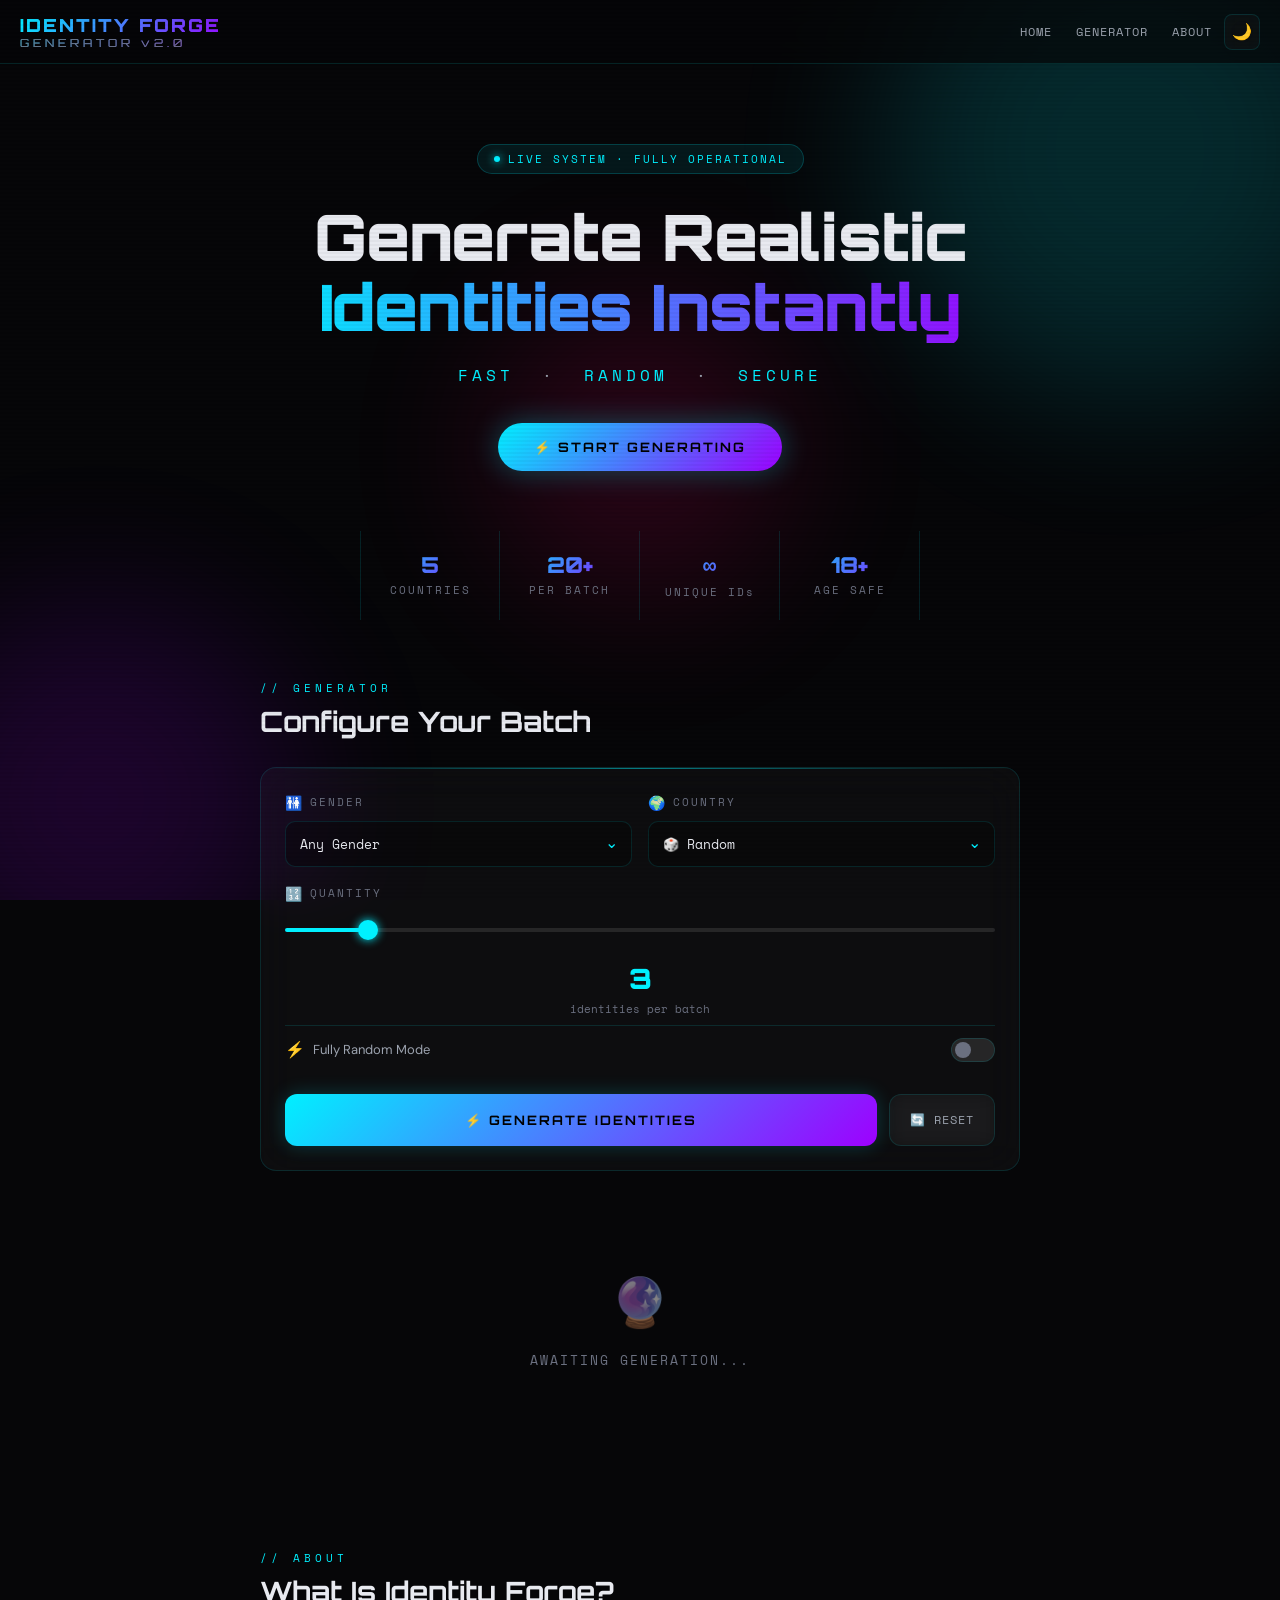
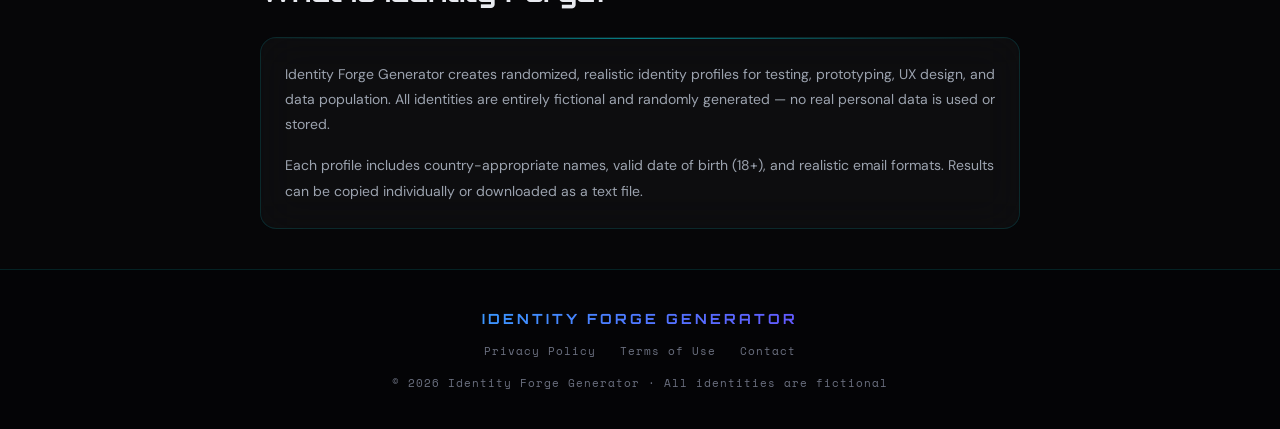
==== index.html @ e207aa67 "Rename identity-forge.html to index.html" ====
<!DOCTYPE html>
<html lang="en">
<head>
<meta charset="UTF-8">
<meta name="viewport" content="width=device-width, initial-scale=1.0">
<title>Identity Forge — Generate Realistic Identities</title>
<link rel="preconnect" href="https://fonts.googleapis.com">
<link href="https://fonts.googleapis.com/css2?family=Orbitron:wght@400;700;900&family=Space+Mono:ital,wght@0,400;0,700;1,400&family=DM+Sans:wght@300;400;500&display=swap" rel="stylesheet">
<style>
  :root {
    --bg: #060608;
    --bg2: #0d0d12;
    --card: rgba(255,255,255,0.03);
    --card-border: rgba(0,240,255,0.12);
    --neon: #00f0ff;
    --neon2: #9d00ff;
    --neon3: #ff006e;
    --text: #e8eaf0;
    --text-dim: #6b7080;
    --text-mid: #9ca3af;
    --glow: 0 0 20px rgba(0,240,255,0.3);
    --glow2: 0 0 20px rgba(157,0,255,0.3);
    --radius: 16px;
    --font-display: 'Orbitron', monospace;
    --font-mono: 'Space Mono', monospace;
    --font-body: 'DM Sans', sans-serif;
  }
  .light {
    --bg: #f0f2f8;
    --bg2: #e4e8f2;
    --card: rgba(255,255,255,0.7);
    --card-border: rgba(0,150,200,0.2);
    --text: #0d0d1a;
    --text-dim: #6b7080;
    --text-mid: #4a5060;
    --neon: #0080cc;
    --neon2: #7000cc;
    --glow: 0 0 20px rgba(0,128,204,0.2);
  }

  * { box-sizing: border-box; margin: 0; padding: 0; }

  body {
    background: var(--bg);
    color: var(--text);
    font-family: var(--font-body);
    min-height: 100vh;
    overflow-x: hidden;
    transition: background 0.3s, color 0.3s;
  }

  /* ── SCANLINES ── */
  body::before {
    content: '';
    position: fixed;
    inset: 0;
    background: repeating-linear-gradient(
      0deg,
      transparent,
      transparent 2px,
      rgba(0,0,0,0.03) 2px,
      rgba(0,0,0,0.03) 4px
    );
    pointer-events: none;
    z-index: 1000;
  }

  /* ── ANIMATED BG ── */
  .bg-orbs {
    position: fixed;
    inset: 0;
    pointer-events: none;
    z-index: 0;
    overflow: hidden;
  }
  .orb {
    position: absolute;
    border-radius: 50%;
    filter: blur(80px);
    animation: orbFloat 20s infinite alternate ease-in-out;
    opacity: 0.15;
  }
  .orb1 { width: 500px; height: 500px; background: var(--neon); top: -100px; right: -100px; animation-delay: 0s; }
  .orb2 { width: 400px; height: 400px; background: var(--neon2); bottom: -100px; left: -100px; animation-delay: -7s; }
  .orb3 { width: 300px; height: 300px; background: var(--neon3); top: 50%; left: 50%; transform: translate(-50%,-50%); animation-delay: -14s; }
  @keyframes orbFloat {
    from { transform: translate(0,0) scale(1); }
    to { transform: translate(40px,60px) scale(1.1); }
  }
  .orb3 { animation-name: orbFloat3; }
  @keyframes orbFloat3 {
    from { transform: translate(-50%,-50%) scale(0.9); }
    to { transform: translate(calc(-50% + 60px), calc(-50% - 40px)) scale(1.2); }
  }

  /* ── HEADER ── */
  header {
    position: sticky;
    top: 0;
    z-index: 100;
    padding: 0 20px;
    height: 64px;
    display: flex;
    align-items: center;
    justify-content: space-between;
    backdrop-filter: blur(20px);
    -webkit-backdrop-filter: blur(20px);
    background: rgba(6,6,8,0.7);
    border-bottom: 1px solid var(--card-border);
  }
  .light header { background: rgba(240,242,248,0.8); }

  .logo {
    font-family: var(--font-display);
    font-size: 18px;
    font-weight: 900;
    letter-spacing: 2px;
    background: linear-gradient(135deg, var(--neon), var(--neon2));
    -webkit-background-clip: text;
    -webkit-text-fill-color: transparent;
    background-clip: text;
    text-decoration: none;
    cursor: pointer;
  }
  .logo span { font-size: 11px; display: block; color: var(--text-dim); -webkit-text-fill-color: var(--text-dim); letter-spacing: 4px; font-weight: 400; }

  .header-right { display: flex; align-items: center; gap: 12px; }

  nav { display: none; gap: 24px; }
  nav a {
    font-family: var(--font-mono);
    font-size: 12px;
    color: var(--text-mid);
    text-decoration: none;
    letter-spacing: 1px;
    transition: color 0.2s;
    cursor: pointer;
  }
  nav a:hover { color: var(--neon); }
  @media (min-width: 768px) { nav { display: flex; } }

  .theme-btn {
    width: 36px; height: 36px;
    border: 1px solid var(--card-border);
    border-radius: 8px;
    background: var(--card);
    color: var(--text-mid);
    cursor: pointer;
    display: flex; align-items: center; justify-content: center;
    font-size: 16px;
    transition: all 0.2s;
    backdrop-filter: blur(10px);
  }
  .theme-btn:hover { border-color: var(--neon); color: var(--neon); }

  .hamburger {
    width: 36px; height: 36px;
    border: 1px solid var(--card-border);
    border-radius: 8px;
    background: var(--card);
    cursor: pointer;
    display: flex; flex-direction: column;
    align-items: center; justify-content: center; gap: 5px;
  }
  .hamburger span {
    display: block; width: 18px; height: 1.5px;
    background: var(--text-mid);
    transition: all 0.3s;
  }
  .hamburger.open span:nth-child(1) { transform: rotate(45deg) translate(4.5px, 4.5px); }
  .hamburger.open span:nth-child(2) { opacity: 0; }
  .hamburger.open span:nth-child(3) { transform: rotate(-45deg) translate(4.5px, -4.5px); }
  @media (min-width: 768px) { .hamburger { display: none; } }

  /* Mobile nav */
  .mobile-nav {
    position: fixed;
    top: 64px; left: 0; right: 0;
    background: rgba(6,6,8,0.97);
    backdrop-filter: blur(20px);
    border-bottom: 1px solid var(--card-border);
    padding: 20px;
    display: flex; flex-direction: column; gap: 16px;
    transform: translateY(-100%);
    opacity: 0;
    transition: all 0.3s ease;
    z-index: 99;
  }
  .light .mobile-nav { background: rgba(240,242,248,0.97); }
  .mobile-nav.open { transform: translateY(0); opacity: 1; }
  .mobile-nav a {
    font-family: var(--font-mono);
    font-size: 14px;
    color: var(--text-mid);
    text-decoration: none;
    padding: 12px 0;
    border-bottom: 1px solid var(--card-border);
    cursor: pointer;
    transition: color 0.2s;
  }
  .mobile-nav a:hover { color: var(--neon); }

  /* ── MAIN WRAPPER ── */
  main { position: relative; z-index: 1; }

  /* ── HERO ── */
  .hero {
    padding: 80px 20px 60px;
    text-align: center;
    position: relative;
    overflow: hidden;
  }

  .hero-badge {
    display: inline-flex;
    align-items: center;
    gap: 8px;
    background: rgba(0,240,255,0.08);
    border: 1px solid rgba(0,240,255,0.2);
    border-radius: 100px;
    padding: 6px 16px;
    font-family: var(--font-mono);
    font-size: 11px;
    color: var(--neon);
    letter-spacing: 2px;
    margin-bottom: 28px;
    animation: fadeSlideDown 0.6s ease both;
  }
  .hero-badge::before {
    content: '';
    width: 6px; height: 6px;
    border-radius: 50%;
    background: var(--neon);
    box-shadow: 0 0 8px var(--neon);
    animation: pulse 2s infinite;
  }
  @keyframes pulse { 0%,100% { opacity: 1; } 50% { opacity: 0.3; } }

  .hero h1 {
    font-family: var(--font-display);
    font-size: clamp(28px, 7vw, 64px);
    font-weight: 900;
    line-height: 1.1;
    letter-spacing: -1px;
    margin-bottom: 20px;
    animation: fadeSlideDown 0.6s 0.1s ease both;
  }
  .hero h1 .line1 { display: block; color: var(--text); }
  .hero h1 .line2 {
    display: block;
    background: linear-gradient(90deg, var(--neon), var(--neon2), var(--neon3));
    -webkit-background-clip: text;
    -webkit-text-fill-color: transparent;
    background-clip: text;
    background-size: 200% auto;
    animation: gradientShift 3s linear infinite, fadeSlideDown 0.6s 0.1s ease both;
  }
  @keyframes gradientShift { from { background-position: 0% center; } to { background-position: 200% center; } }

  .hero-sub {
    font-size: 16px;
    color: var(--text-mid);
    letter-spacing: 4px;
    font-family: var(--font-mono);
    margin-bottom: 36px;
    animation: fadeSlideDown 0.6s 0.2s ease both;
  }
  .hero-sub span { color: var(--neon); }

  .hero-cta {
    display: inline-flex;
    align-items: center;
    gap: 10px;
    padding: 16px 36px;
    background: linear-gradient(135deg, var(--neon), var(--neon2));
    color: #000;
    font-family: var(--font-display);
    font-size: 13px;
    font-weight: 700;
    letter-spacing: 2px;
    border: none;
    border-radius: 100px;
    cursor: pointer;
    text-decoration: none;
    animation: fadeSlideDown 0.6s 0.3s ease both;
    transition: transform 0.2s, box-shadow 0.2s;
    box-shadow: 0 0 30px rgba(0,240,255,0.3);
  }
  .hero-cta:hover { transform: translateY(-2px) scale(1.03); box-shadow: 0 0 50px rgba(0,240,255,0.5); }

  @keyframes fadeSlideDown { from { opacity: 0; transform: translateY(-20px); } to { opacity: 1; transform: translateY(0); } }

  /* ── STATS ROW ── */
  .stats-row {
    display: flex;
    justify-content: center;
    gap: 0;
    padding: 0 20px 60px;
    overflow-x: auto;
  }
  .stat {
    flex: 1;
    max-width: 140px;
    text-align: center;
    padding: 20px 10px;
    border-right: 1px solid var(--card-border);
  }
  .stat:first-child { border-left: 1px solid var(--card-border); }
  .stat-val {
    font-family: var(--font-display);
    font-size: 22px;
    font-weight: 900;
    background: linear-gradient(135deg, var(--neon), var(--neon2));
    -webkit-background-clip: text;
    -webkit-text-fill-color: transparent;
    background-clip: text;
  }
  .stat-lbl { font-size: 11px; color: var(--text-dim); letter-spacing: 2px; margin-top: 4px; font-family: var(--font-mono); }

  /* ── SECTION ── */
  section { padding: 0 20px 40px; max-width: 800px; margin: 0 auto; }
  section#generator { padding-top: 0; }

  .section-label {
    font-family: var(--font-mono);
    font-size: 11px;
    color: var(--neon);
    letter-spacing: 4px;
    text-transform: uppercase;
    margin-bottom: 8px;
  }
  .section-title {
    font-family: var(--font-display);
    font-size: clamp(20px, 4vw, 28px);
    font-weight: 700;
    margin-bottom: 28px;
    color: var(--text);
  }

  /* ── GLASS CARD ── */
  .glass {
    background: var(--card);
    border: 1px solid var(--card-border);
    border-radius: var(--radius);
    backdrop-filter: blur(20px);
    -webkit-backdrop-filter: blur(20px);
    padding: 24px;
    position: relative;
    overflow: hidden;
  }
  .glass::before {
    content: '';
    position: absolute;
    top: 0; left: 0; right: 0;
    height: 1px;
    background: linear-gradient(90deg, transparent, var(--neon), transparent);
    opacity: 0.5;
  }

  /* ── FORM CONTROLS ── */
  .controls-grid {
    display: grid;
    gap: 16px;
    grid-template-columns: 1fr 1fr;
  }
  @media (max-width: 500px) { .controls-grid { grid-template-columns: 1fr; } }

  .field { display: flex; flex-direction: column; gap: 8px; }
  .field.full { grid-column: 1 / -1; }

  label {
    font-family: var(--font-mono);
    font-size: 11px;
    color: var(--text-dim);
    letter-spacing: 2px;
    text-transform: uppercase;
    display: flex; align-items: center; gap: 6px;
  }
  label .lbl-icon { font-size: 14px; }

  select, input[type=range] {
    width: 100%;
    background: rgba(0,0,0,0.3);
    border: 1px solid var(--card-border);
    border-radius: 10px;
    color: var(--text);
    font-family: var(--font-mono);
    font-size: 13px;
    padding: 12px 14px;
    -webkit-appearance: none;
    appearance: none;
    cursor: pointer;
    transition: border-color 0.2s;
  }
  .light select { background: rgba(255,255,255,0.5); }
  select:focus, input[type=range]:focus { outline: none; border-color: var(--neon); box-shadow: 0 0 0 3px rgba(0,240,255,0.1); }
  select option { background: #0d0d12; color: var(--text); }

  /* Custom select arrow */
  .select-wrap { position: relative; }
  .select-wrap::after {
    content: '⌄';
    position: absolute;
    right: 14px; top: 50%; transform: translateY(-55%);
    color: var(--neon); font-size: 16px;
    pointer-events: none;
  }

  /* Range slider */
  .range-wrap { position: relative; }
  input[type=range] {
    padding: 0;
    height: 36px;
    background: transparent;
    border: none;
  }
  input[type=range]::-webkit-slider-runnable-track {
    height: 4px;
    background: linear-gradient(90deg, var(--neon) var(--val, 50%), rgba(255,255,255,0.1) var(--val, 50%));
    border-radius: 2px;
  }
  input[type=range]::-webkit-slider-thumb {
    -webkit-appearance: none;
    width: 20px; height: 20px;
    border-radius: 50%;
    background: var(--neon);
    box-shadow: 0 0 10px var(--neon);
    cursor: pointer;
    margin-top: -8px;
  }
  input[type=range]::-moz-range-track {
    height: 4px;
    background: rgba(255,255,255,0.1);
    border-radius: 2px;
  }
  input[type=range]::-moz-range-progress { background: var(--neon); border-radius: 2px; }
  input[type=range]::-moz-range-thumb {
    width: 20px; height: 20px;
    border-radius: 50%;
    background: var(--neon);
    border: none;
    box-shadow: 0 0 10px var(--neon);
  }

  .range-val {
    font-family: var(--font-display);
    font-size: 28px;
    font-weight: 900;
    color: var(--neon);
    text-align: center;
    line-height: 1;
    margin-top: 4px;
  }
  .range-hint { font-size: 11px; color: var(--text-dim); text-align: center; font-family: var(--font-mono); }

  /* ── TOGGLE ── */
  .toggle-row {
    display: flex;
    align-items: center;
    justify-content: space-between;
    padding: 12px 0;
    border-top: 1px solid var(--card-border);
    margin-top: 8px;
  }
  .toggle-label { font-size: 13px; color: var(--text-mid); display: flex; align-items: center; gap: 8px; }
  .toggle-label span { font-size: 16px; }
  .toggle {
    position: relative; width: 44px; height: 24px; cursor: pointer;
  }
  .toggle input { opacity: 0; width: 0; height: 0; }
  .slider-toggle {
    position: absolute; inset: 0;
    background: rgba(255,255,255,0.1);
    border-radius: 24px;
    border: 1px solid var(--card-border);
    transition: 0.3s;
  }
  .slider-toggle::before {
    content: '';
    position: absolute;
    width: 16px; height: 16px;
    left: 3px; top: 3px;
    background: var(--text-dim);
    border-radius: 50%;
    transition: 0.3s;
  }
  .toggle input:checked + .slider-toggle { background: rgba(0,240,255,0.2); border-color: var(--neon); }
  .toggle input:checked + .slider-toggle::before { transform: translateX(20px); background: var(--neon); box-shadow: 0 0 8px var(--neon); }

  /* ── BUTTONS ── */
  .btn-row { display: flex; gap: 12px; margin-top: 20px; flex-wrap: wrap; }

  .btn-primary {
    flex: 1; min-width: 200px;
    padding: 16px 24px;
    background: linear-gradient(135deg, var(--neon), var(--neon2));
    color: #000;
    font-family: var(--font-display);
    font-size: 13px;
    font-weight: 700;
    letter-spacing: 2px;
    border: none;
    border-radius: 12px;
    cursor: pointer;
    transition: transform 0.2s, box-shadow 0.2s, opacity 0.2s;
    box-shadow: 0 0 20px rgba(0,240,255,0.2);
    display: flex; align-items: center; justify-content: center; gap: 8px;
    min-height: 52px;
    position: relative;
    overflow: hidden;
  }
  .btn-primary::after {
    content: '';
    position: absolute;
    inset: 0;
    background: linear-gradient(135deg, rgba(255,255,255,0.2), transparent);
    opacity: 0;
    transition: opacity 0.2s;
  }
  .btn-primary:hover { transform: translateY(-2px); box-shadow: 0 0 40px rgba(0,240,255,0.4); }
  .btn-primary:hover::after { opacity: 1; }
  .btn-primary:active { transform: translateY(0); }
  .btn-primary:disabled { opacity: 0.5; cursor: not-allowed; transform: none; }

  .btn-secondary {
    padding: 16px 20px;
    background: var(--card);
    color: var(--text-mid);
    font-family: var(--font-mono);
    font-size: 12px;
    letter-spacing: 1px;
    border: 1px solid var(--card-border);
    border-radius: 12px;
    cursor: pointer;
    transition: all 0.2s;
    min-height: 52px;
    display: flex; align-items: center; gap: 8px;
    backdrop-filter: blur(10px);
  }
  .btn-secondary:hover { border-color: var(--neon); color: var(--neon); }

  /* ── LOADING SPINNER ── */
  .spinner {
    width: 18px; height: 18px;
    border: 2px solid rgba(0,0,0,0.3);
    border-top-color: #000;
    border-radius: 50%;
    animation: spin 0.6s linear infinite;
    display: none;
  }
  .loading .spinner { display: block; }
  .loading .btn-text { display: none; }
  @keyframes spin { to { transform: rotate(360deg); } }

  /* ── OUTPUT SECTION ── */
  #output { padding-bottom: 120px; }

  .output-header {
    display: flex;
    align-items: center;
    justify-content: space-between;
    flex-wrap: wrap;
    gap: 12px;
    margin-bottom: 20px;
  }
  .output-count {
    font-family: var(--font-mono);
    font-size: 12px;
    color: var(--text-dim);
    letter-spacing: 1px;
  }
  .output-count strong { color: var(--neon); font-size: 16px; }

  .output-actions { display: flex; gap: 8px; flex-wrap: wrap; }

  .btn-sm {
    padding: 8px 14px;
    background: var(--card);
    color: var(--text-mid);
    font-family: var(--font-mono);
    font-size: 11px;
    letter-spacing: 1px;
    border: 1px solid var(--card-border);
    border-radius: 8px;
    cursor: pointer;
    transition: all 0.2s;
    display: flex; align-items: center; gap: 6px;
    backdrop-filter: blur(10px);
    white-space: nowrap;
  }
  .btn-sm:hover { border-color: var(--neon); color: var(--neon); }

  /* ── IDENTITY CARDS ── */
  .cards-grid { display: grid; gap: 16px; }

  .id-card {
    background: var(--card);
    border: 1px solid var(--card-border);
    border-radius: var(--radius);
    backdrop-filter: blur(20px);
    padding: 20px;
    position: relative;
    overflow: hidden;
    animation: cardAppear 0.4s ease both;
    transition: border-color 0.2s, transform 0.2s;
  }
  .id-card:hover { border-color: rgba(0,240,255,0.3); transform: translateY(-2px); }

  @keyframes cardAppear {
    from { opacity: 0; transform: translateY(20px) scale(0.97); }
    to { opacity: 1; transform: translateY(0) scale(1); }
  }

  .id-card::before {
    content: '';
    position: absolute;
    top: 0; left: 0; right: 0;
    height: 2px;
    background: linear-gradient(90deg, var(--neon), var(--neon2), var(--neon3));
    opacity: 0.6;
  }

  .id-card-header {
    display: flex;
    align-items: flex-start;
    justify-content: space-between;
    margin-bottom: 16px;
  }

  .id-num {
    font-family: var(--font-mono);
    font-size: 11px;
    color: var(--neon);
    letter-spacing: 2px;
    margin-bottom: 4px;
  }

  .id-name {
    font-family: var(--font-display);
    font-size: 18px;
    font-weight: 700;
    color: var(--text);
    letter-spacing: 1px;
  }

  .id-copy-btn {
    padding: 8px 12px;
    background: rgba(0,240,255,0.08);
    border: 1px solid rgba(0,240,255,0.2);
    border-radius: 8px;
    color: var(--neon);
    font-family: var(--font-mono);
    font-size: 11px;
    cursor: pointer;
    transition: all 0.2s;
    white-space: nowrap;
    display: flex; align-items: center; gap: 6px;
    flex-shrink: 0;
  }
  .id-copy-btn:hover { background: rgba(0,240,255,0.15); }
  .id-copy-btn.copied { background: rgba(0,255,128,0.1); border-color: rgba(0,255,128,0.3); color: #00ff80; }

  .id-fields {
    display: grid;
    grid-template-columns: 1fr 1fr;
    gap: 10px;
  }
  @media (max-width: 400px) { .id-fields { grid-template-columns: 1fr; } }

  .id-field {
    display: flex;
    flex-direction: column;
    gap: 3px;
    padding: 10px 12px;
    background: rgba(0,0,0,0.2);
    border-radius: 8px;
    border: 1px solid rgba(255,255,255,0.04);
  }
  .light .id-field { background: rgba(0,0,0,0.04); }

  .id-field.wide { grid-column: 1 / -1; }

  .id-field-lbl {
    font-family: var(--font-mono);
    font-size: 10px;
    color: var(--text-dim);
    letter-spacing: 2px;
    text-transform: uppercase;
    display: flex; align-items: center; gap: 4px;
  }
  .id-field-val {
    font-family: var(--font-mono);
    font-size: 13px;
    color: var(--text);
    word-break: break-all;
  }
  .id-field-val.email { color: var(--neon); }

  /* ── SHIMMER SKELETON ── */
  .skeleton-card {
    background: var(--card);
    border: 1px solid var(--card-border);
    border-radius: var(--radius);
    padding: 20px;
    animation: shimmer 1.5s infinite;
  }
  .skel-line {
    height: 14px;
    border-radius: 4px;
    background: linear-gradient(90deg, rgba(255,255,255,0.05) 25%, rgba(255,255,255,0.1) 50%, rgba(255,255,255,0.05) 75%);
    background-size: 200% 100%;
    animation: shimmerSlide 1.5s infinite;
    margin-bottom: 10px;
  }
  .skel-line:last-child { margin-bottom: 0; }
  @keyframes shimmerSlide { from { background-position: 200% 0; } to { background-position: -200% 0; } }

  /* ── EMPTY STATE ── */
  .empty-state {
    text-align: center;
    padding: 60px 20px;
    color: var(--text-dim);
  }
  .empty-icon {
    font-size: 48px;
    margin-bottom: 16px;
    opacity: 0.5;
    display: block;
  }
  .empty-state p { font-family: var(--font-mono); font-size: 13px; letter-spacing: 2px; }

  /* ── TOAST ── */
  .toast {
    position: fixed;
    bottom: 90px; left: 50%; transform: translateX(-50%) translateY(20px);
    background: rgba(0,255,128,0.1);
    border: 1px solid rgba(0,255,128,0.3);
    border-radius: 100px;
    padding: 10px 20px;
    font-family: var(--font-mono);
    font-size: 12px;
    color: #00ff80;
    letter-spacing: 1px;
    opacity: 0;
    transition: all 0.3s;
    z-index: 999;
    white-space: nowrap;
    backdrop-filter: blur(10px);
    pointer-events: none;
  }
  .toast.show { opacity: 1; transform: translateX(-50%) translateY(0); }

  /* ── STICKY GENERATE BUTTON ── */
  .sticky-gen {
    position: fixed;
    bottom: 0; left: 0; right: 0;
    padding: 16px 20px;
    background: rgba(6,6,8,0.9);
    backdrop-filter: blur(20px);
    border-top: 1px solid var(--card-border);
    z-index: 50;
    display: flex; gap: 10px;
  }
  .light .sticky-gen { background: rgba(240,242,248,0.9); }
  .sticky-gen .btn-primary { flex: 1; }
  @media (min-width: 768px) { .sticky-gen { display: none; } }

  /* ── FOOTER ── */
  footer {
    padding: 40px 20px 100px;
    text-align: center;
    border-top: 1px solid var(--card-border);
    background: rgba(0,0,0,0.2);
    position: relative;
    z-index: 1;
  }
  @media (min-width: 768px) { footer { padding-bottom: 40px; } }
  .footer-logo {
    font-family: var(--font-display);
    font-size: 14px;
    font-weight: 700;
    background: linear-gradient(135deg, var(--neon), var(--neon2));
    -webkit-background-clip: text;
    -webkit-text-fill-color: transparent;
    background-clip: text;
    margin-bottom: 16px;
    letter-spacing: 3px;
  }
  .footer-links { display: flex; justify-content: center; gap: 24px; flex-wrap: wrap; margin-bottom: 16px; }
  .footer-links a {
    font-family: var(--font-mono);
    font-size: 11px;
    color: var(--text-dim);
    text-decoration: none;
    letter-spacing: 1px;
    transition: color 0.2s;
    cursor: pointer;
  }
  .footer-links a:hover { color: var(--neon); }
  .footer-copy { font-family: var(--font-mono); font-size: 11px; color: var(--text-dim); letter-spacing: 1px; }

  /* ── SCROLL REVEAL ── */
  .reveal { opacity: 0; transform: translateY(30px); transition: opacity 0.6s ease, transform 0.6s ease; }
  .reveal.visible { opacity: 1; transform: translateY(0); }
</style>
</head>
<body>

<!-- Animated background -->
<div class="bg-orbs">
  <div class="orb orb1"></div>
  <div class="orb orb2"></div>
  <div class="orb orb3"></div>
</div>

<!-- Header -->
<header>
  <div class="logo" onclick="scrollToHero()">
    IDENTITY FORGE
    <span>GENERATOR v2.0</span>
  </div>
  <div class="header-right">
    <nav>
      <a onclick="scrollToHero()">HOME</a>
      <a onclick="scrollToGenerator()">GENERATOR</a>
      <a onclick="scrollToAbout()">ABOUT</a>
    </nav>
    <button class="theme-btn" id="themeBtn" onclick="toggleTheme()" title="Toggle theme">🌙</button>
    <button class="hamburger" id="hamburger" onclick="toggleMenu()">
      <span></span><span></span><span></span>
    </button>
  </div>
</header>

<!-- Mobile Nav -->
<div class="mobile-nav" id="mobileNav">
  <a onclick="scrollToHero(); closeMenu()">⚡ HOME</a>
  <a onclick="scrollToGenerator(); closeMenu()">🔧 GENERATOR</a>
  <a onclick="scrollToAbout(); closeMenu()">ℹ️ ABOUT</a>
</div>

<main>
  <!-- Hero -->
  <section class="hero" id="hero">
    <div class="hero-badge">LIVE SYSTEM · FULLY OPERATIONAL</div>
    <h1>
      <span class="line1">Generate Realistic</span>
      <span class="line2">Identities Instantly</span>
    </h1>
    <p class="hero-sub"><span>FAST</span> &nbsp;·&nbsp; <span>RANDOM</span> &nbsp;·&nbsp; <span>SECURE</span></p>
    <a class="hero-cta" onclick="scrollToGenerator()">⚡ START GENERATING</a>
  </section>

  <!-- Stats -->
  <div class="stats-row reveal">
    <div class="stat"><div class="stat-val">5</div><div class="stat-lbl">COUNTRIES</div></div>
    <div class="stat"><div class="stat-val">20+</div><div class="stat-lbl">PER BATCH</div></div>
    <div class="stat"><div class="stat-val">∞</div><div class="stat-lbl">UNIQUE IDs</div></div>
    <div class="stat"><div class="stat-val">18+</div><div class="stat-lbl">AGE SAFE</div></div>
  </div>

  <!-- Generator -->
  <section id="generator">
    <div class="section-label">// GENERATOR</div>
    <div class="section-title">Configure Your Batch</div>

    <div class="glass reveal">
      <div class="controls-grid">
        <div class="field">
          <label><span class="lbl-icon">🚻</span> GENDER</label>
          <div class="select-wrap">
            <select id="genderSelect">
              <option value="any">Any Gender</option>
              <option value="male">Male</option>
              <option value="female">Female</option>
            </select>
          </div>
        </div>

        <div class="field">
          <label><span class="lbl-icon">🌍</span> COUNTRY</label>
          <div class="select-wrap">
            <select id="countrySelect">
              <option value="random">🎲 Random</option>
              <option value="usa">🇺🇸 United States</option>
              <option value="uk">🇬🇧 United Kingdom</option>
              <option value="canada">🇨🇦 Canada</option>
              <option value="germany">🇩🇪 Germany</option>
              <option value="australia">🇦🇺 Australia</option>
            </select>
          </div>
        </div>

        <div class="field full">
          <label><span class="lbl-icon">🔢</span> QUANTITY</label>
          <div class="range-wrap">
            <input type="range" id="quantityRange" min="1" max="20" value="3" oninput="updateRange(this)">
          </div>
          <div class="range-val" id="rangeVal">3</div>
          <div class="range-hint">identities per batch</div>
        </div>
      </div>

      <div class="toggle-row">
        <div class="toggle-label"><span>⚡</span> Fully Random Mode</div>
        <label class="toggle">
          <input type="checkbox" id="fullRandomToggle">
          <span class="slider-toggle"></span>
        </label>
      </div>

      <!-- Desktop buttons only -->
      <div class="btn-row" id="desktopBtns" style="display:flex">
        <button class="btn-primary" id="genBtn" onclick="handleGenerate()">
          <div class="spinner"></div>
          <span class="btn-text">⚡ GENERATE IDENTITIES</span>
        </button>
        <button class="btn-secondary" onclick="handleReset()">🔄 RESET</button>
      </div>
    </div>
  </section>

  <!-- Output -->
  <section id="output">
    <div class="output-header" id="outputHeader" style="display:none">
      <div class="output-count">
        <strong id="outputCount">0</strong> <span style="color:var(--text-dim); font-family:var(--font-mono); font-size:12px; letter-spacing:1px"> IDENTITIES GENERATED</span>
      </div>
      <div class="output-actions">
        <button class="btn-sm" onclick="copyAll()">📋 COPY ALL</button>
        <button class="btn-sm" onclick="downloadTXT()">💾 DOWNLOAD TXT</button>
        <button class="btn-sm" onclick="clearOutput()">🗑 CLEAR</button>
      </div>
    </div>

    <div class="cards-grid" id="cardsGrid">
      <div class="empty-state" id="emptyState">
        <span class="empty-icon">🔮</span>
        <p>AWAITING GENERATION...</p>
      </div>
    </div>
  </section>

  <!-- About -->
  <section id="about" class="reveal">
    <div class="section-label">// ABOUT</div>
    <div class="section-title">What Is Identity Forge?</div>
    <div class="glass">
      <p style="color:var(--text-mid); line-height:1.8; font-size:14px; margin-bottom:16px">
        Identity Forge Generator creates randomized, realistic identity profiles for testing, prototyping, UX design, and data population. All identities are entirely fictional and randomly generated — no real personal data is used or stored.
      </p>
      <p style="color:var(--text-mid); line-height:1.8; font-size:14px">
        Each profile includes country-appropriate names, valid date of birth (18+), and realistic email formats. Results can be copied individually or downloaded as a text file.
      </p>
    </div>
  </section>
</main>

<!-- Footer -->
<footer>
  <div class="footer-logo">IDENTITY FORGE GENERATOR</div>
  <div class="footer-links">
    <a>Privacy Policy</a>
    <a>Terms of Use</a>
    <a>Contact</a>
  </div>
  <p class="footer-copy">© 2026 Identity Forge Generator · All identities are fictional</p>
</footer>

<!-- Sticky generate button (mobile) -->
<div class="sticky-gen">
  <button class="btn-primary" onclick="handleGenerate()">
    <div class="spinner"></div>
    <span class="btn-text">⚡ GENERATE</span>
  </button>
  <button class="btn-secondary" onclick="handleReset()">🔄</button>
</div>

<!-- Toast -->
<div class="toast" id="toast"></div>

<script>
// ─── DATA ───────────────────────────────────────────────
const DATA = {
  usa: {
    flag: '🇺🇸',
    label: 'United States',
    male: ['James','Michael','Robert','David','William','Joseph','Charles','Thomas','Daniel','Matthew','Christopher','Andrew'],
    female: ['Emma','Olivia','Ava','Isabella','Sophia','Mia','Charlotte','Amelia','Harper','Evelyn','Abigail','Emily'],
    last: ['Smith','Johnson','Williams','Brown','Jones','Garcia','Miller','Davis','Wilson','Taylor','Anderson','Thomas'],
    domains: ['gmail.com','outlook.com','yahoo.com','hotmail.com']
  },
  uk: {
    flag: '🇬🇧',
    label: 'United Kingdom',
    male: ['Oliver','George','Harry','Jack','Noah','Charlie','Jacob','Freddie','Alfie','Oscar','Henry','Archie'],
    female: ['Amelia','Isla','Olivia','Emily','Ava','Jessica','Lily','Sophie','Grace','Freya','Poppy','Isabella'],
    last: ['Brown','Taylor','Davies','Wilson','Evans','Thomas','Roberts','Johnson','Walker','Wright','Robinson','Thompson'],
    domains: ['gmail.com','outlook.com','yahoo.co.uk','hotmail.co.uk']
  },
  canada: {
    flag: '🇨🇦',
    label: 'Canada',
    male: ['Liam','Noah','Oliver','William','Benjamin','James','Elijah','Lucas','Mason','Logan','Ethan','Jackson'],
    female: ['Ava','Sophia','Isabella','Emma','Charlotte','Mia','Amelia','Lily','Zoe','Abigail','Ella','Scarlett'],
    last: ['Martin','Lee','Singh','Kumar','Tremblay','Gagnon','Brown','Roy','Wilson','MacDonald','Campbell','Stewart'],
    domains: ['gmail.com','outlook.com','yahoo.ca','hotmail.com']
  },
  germany: {
    flag: '🇩🇪',
    label: 'Germany',
    male: ['Lukas','Felix','Leon','Jonas','Paul','Elias','Noah','Ben','Finn','Niklas','Luca','Julian'],
    female: ['Mia','Hannah','Emma','Sofia','Lena','Lea','Anna','Laura','Clara','Lina','Sarah','Julia'],
    last: ['Müller','Schmidt','Schneider','Fischer','Weber','Meyer','Wagner','Becker','Schulz','Hoffmann','Schäfer','Koch'],
    domains: ['gmail.com','outlook.com','web.de','gmx.de']
  },
  australia: {
    flag: '🇦🇺',
    label: 'Australia',
    male: ['Jack','Oliver','Noah','William','Liam','Lucas','Thomas','Henry','Charlie','James','Ethan','Max'],
    female: ['Charlotte','Olivia','Ava','Mia','Amelia','Lily','Grace','Sophie','Isabella','Zoe','Emily','Ruby'],
    last: ['Wilson','Harris','Martin','Clark','Thompson','White','Lewis','Lee','Walker','Hall','Young','Allen'],
    domains: ['gmail.com','outlook.com','yahoo.com.au','hotmail.com']
  }
};

const COUNTRIES = Object.keys(DATA);
let generatedIdentities = [];

// ─── UTILS ───────────────────────────────────────────────
function randomItem(arr) { return arr[Math.floor(Math.random() * arr.length)]; }
function randomInt(min, max) { return Math.floor(Math.random() * (max - min + 1)) + min; }
function pad2(n) { return String(n).padStart(2,'0'); }

// ─── CORE GENERATORS ─────────────────────────────────────
function generateDOB() {
  const year = new Date().getFullYear() - randomInt(18, 62);
  const month = randomInt(1, 12);
  const day = randomInt(1, 28);
  return `${year}-${pad2(month)}-${pad2(day)}`;
}

function calcAge(dob) {
  const birth = new Date(dob);
  const now = new Date();
  let age = now.getFullYear() - birth.getFullYear();
  const m = now.getMonth() - birth.getMonth();
  if (m < 0 || (m === 0 && now.getDate() < birth.getDate())) age--;
  return age;
}

function generateEmail(first, last, country) {
  const c = DATA[country];
  const domain = randomItem(c.domains);
  const num = randomInt(10, 99);
  const formats = [
    `${first.toLowerCase()}.${last.toLowerCase()}${num}@${domain}`,
    `${first.toLowerCase()}${last.toLowerCase()}${num}@${domain}`,
    `${first.toLowerCase()[0]}${last.toLowerCase()}${num}@${domain}`,
    `${last.toLowerCase()}.${first.toLowerCase()}@${domain}`,
  ];
  return randomItem(formats);
}

function generateIdentity(genderPref, countryPref, index, usedCombos) {
  const country = countryPref === 'random' ? randomItem(COUNTRIES) : countryPref;
  const c = DATA[country];
  const gender = genderPref === 'any' ? randomItem(['male','female']) : genderPref;
  const nameArr = gender === 'male' ? c.male : c.female;

  let first, last, combo;
  let attempts = 0;
  do {
    first = randomItem(nameArr);
    last = randomItem(c.last);
    combo = `${first}-${last}-${country}`;
    attempts++;
  } while (usedCombos.has(combo) && attempts < 50);
  usedCombos.add(combo);

  const dob = generateDOB();
  const age = calcAge(dob);
  const email = generateEmail(first, last, country);

  return {
    id: index + 1,
    name: `${first} ${last}`,
    gender: gender.charAt(0).toUpperCase() + gender.slice(1),
    dob,
    age,
    email,
    country,
    countryLabel: c.label,
    countryFlag: c.flag
  };
}

function generateMultiple(count, genderPref, countryPref) {
  const used = new Set();
  const list = [];
  for (let i = 0; i < count; i++) {
    list.push(generateIdentity(genderPref, countryPref, i, used));
  }
  return list;
}

// ─── RENDER ──────────────────────────────────────────────
function renderCards(identities) {
  const grid = document.getElementById('cardsGrid');
  grid.innerHTML = '';

  if (!identities.length) {
    grid.innerHTML = `<div class="empty-state" id="emptyState">
      <span class="empty-icon">🔮</span>
      <p>AWAITING GENERATION...</p>
    </div>`;
    document.getElementById('outputHeader').style.display = 'none';
    return;
  }

  document.getElementById('outputHeader').style.display = 'flex';
  document.getElementById('outputCount').textContent = identities.length;

  identities.forEach((id, i) => {
    const card = document.createElement('div');
    card.className = 'id-card';
    card.style.animationDelay = `${i * 0.05}s`;
    card.dataset.idIndex = i;
    card.innerHTML = `
      <div class="id-card-header">
        <div>
          <div class="id-num">// IDENTITY_${String(id.id).padStart(3,'0')}</div>
          <div class="id-name">${id.name}</div>
        </div>
        <button class="id-copy-btn" onclick="copyCard(${i})">
          📋 <span>COPY</span>
        </button>
      </div>
      <div class="id-fields">
        <div class="id-field">
          <div class="id-field-lbl">🚻 GENDER</div>
          <div class="id-field-val">${id.gender}</div>
        </div>
        <div class="id-field">
          <div class="id-field-lbl">🎂 DATE OF BIRTH</div>
          <div class="id-field-val">${id.dob} <span style="color:var(--text-dim);font-size:11px">(${id.age}y)</span></div>
        </div>
        <div class="id-field wide">
          <div class="id-field-lbl">📧 EMAIL</div>
          <div class="id-field-val email">${id.email}</div>
        </div>
        <div class="id-field wide">
          <div class="id-field-lbl">🌍 COUNTRY</div>
          <div class="id-field-val">${id.countryFlag} ${id.countryLabel}</div>
        </div>
      </div>
    `;
    grid.appendChild(card);
  });
}

function renderSkeletons(count) {
  const grid = document.getElementById('cardsGrid');
  grid.innerHTML = '';
  for (let i = 0; i < count; i++) {
    const sk = document.createElement('div');
    sk.className = 'skeleton-card';
    sk.innerHTML = `
      <div class="skel-line" style="width:40%; height:10px; margin-bottom:12px"></div>
      <div class="skel-line" style="width:70%; height:18px; margin-bottom:16px"></div>
      <div style="display:grid;grid-template-columns:1fr 1fr;gap:10px">
        <div class="skel-line" style="height:52px; border-radius:8px"></div>
        <div class="skel-line" style="height:52px; border-radius:8px"></div>
        <div class="skel-line" style="height:52px; border-radius:8px; grid-column:1/-1"></div>
      </div>
    `;
    grid.appendChild(sk);
  }
}

// ─── HANDLERS ────────────────────────────────────────────
function handleGenerate() {
  const btn = document.getElementById('genBtn');
  const isFullRandom = document.getElementById('fullRandomToggle').checked;

  let gender = isFullRandom ? 'any' : document.getElementById('genderSelect').value;
  let country = isFullRandom ? 'random' : document.getElementById('countrySelect').value;
  const count = parseInt(document.getElementById('quantityRange').value);

  // Loading state
  btn.disabled = true;
  btn.classList.add('loading');
  document.querySelectorAll('.btn-primary').forEach(b => { b.disabled = true; b.classList.add('loading'); });

  const outputSection = document.getElementById('output');
  renderSkeletons(count);
  document.getElementById('outputHeader').style.display = 'none';
  outputSection.scrollIntoView({ behavior: 'smooth', block: 'start' });

  setTimeout(() => {
    generatedIdentities = generateMultiple(count, gender, country);
    saveToStorage(generatedIdentities);
    renderCards(generatedIdentities);

    document.querySelectorAll('.btn-primary').forEach(b => { b.disabled = false; b.classList.remove('loading'); });
    showToast(`✅ ${count} identit${count > 1 ? 'ies' : 'y'} generated!`);
  }, 600);
}

function handleReset() {
  document.getElementById('genderSelect').value = 'any';
  document.getElementById('countrySelect').value = 'random';
  document.getElementById('quantityRange').value = 3;
  updateRange(document.getElementById('quantityRange'));
  document.getElementById('fullRandomToggle').checked = false;
  clearOutput();
  showToast('🔄 Settings reset!');
}

function clearOutput() {
  generatedIdentities = [];
  document.getElementById('cardsGrid').innerHTML = `
    <div class="empty-state" id="emptyState">
      <span class="empty-icon">🔮</span>
      <p>AWAITING GENERATION...</p>
    </div>`;
  document.getElementById('outputHeader').style.display = 'none';
}

// ─── COPY / DOWNLOAD ─────────────────────────────────────
function identityToText(id) {
  return `IDENTITY #${String(id.id).padStart(3,'0')}
Name    : ${id.name}
Gender  : ${id.gender}
DOB     : ${id.dob} (Age ${id.age})
Email   : ${id.email}
Country : ${id.countryFlag} ${id.countryLabel}`;
}

function copyCard(index) {
  const id = generatedIdentities[index];
  if (!id) return;
  navigator.clipboard.writeText(identityToText(id)).then(() => {
    const btns = document.querySelectorAll('.id-copy-btn');
    const btn = btns[index];
    if (btn) {
      btn.classList.add('copied');
      btn.innerHTML = '✅ <span>COPIED</span>';
      setTimeout(() => {
        btn.classList.remove('copied');
        btn.innerHTML = '📋 <span>COPY</span>';
      }, 2000);
    }
    showToast('📋 Identity copied!');
  });
}

function copyAll() {
  if (!generatedIdentities.length) { showToast('⚠️ No identities to copy!'); return; }
  const text = generatedIdentities.map(id => identityToText(id)).join('\n\n' + '─'.repeat(40) + '\n\n');
  navigator.clipboard.writeText(text).then(() => showToast(`📋 All ${generatedIdentities.length} identities copied!`));
}

function downloadTXT() {
  if (!generatedIdentities.length) { showToast('⚠️ Nothing to download!'); return; }
  const text = `IDENTITY FORGE GENERATOR — Export
Generated: ${new Date().toLocaleString()}
Count: ${generatedIdentities.length}
${'═'.repeat(50)}

` + generatedIdentities.map(id => identityToText(id)).join('\n\n' + '─'.repeat(50) + '\n\n');

  const blob = new Blob([text], { type: 'text/plain' });
  const url = URL.createObjectURL(blob);
  const a = document.createElement('a');
  a.href = url;
  a.download = `identities_${Date.now()}.txt`;
  a.click();
  URL.revokeObjectURL(url);
  showToast('💾 Download started!');
}

// ─── UI HELPERS ──────────────────────────────────────────
function updateRange(el) {
  const val = el.value;
  document.getElementById('rangeVal').textContent = val;
  const pct = ((val - 1) / 19 * 100);
  el.style.setProperty('--val', pct + '%');
}
// Init range display
updateRange(document.getElementById('quantityRange'));

function showToast(msg) {
  const t = document.getElementById('toast');
  t.textContent = msg;
  t.classList.add('show');
  clearTimeout(t._timer);
  t._timer = setTimeout(() => t.classList.remove('show'), 2500);
}

// ─── THEME ───────────────────────────────────────────────
function toggleTheme() {
  document.body.classList.toggle('light');
  const isLight = document.body.classList.contains('light');
  document.getElementById('themeBtn').textContent = isLight ? '🌞' : '🌙';
  localStorage.setItem('theme', isLight ? 'light' : 'dark');
}

// ─── MENU ────────────────────────────────────────────────
function toggleMenu() {
  const nav = document.getElementById('mobileNav');
  const btn = document.getElementById('hamburger');
  nav.classList.toggle('open');
  btn.classList.toggle('open');
}
function closeMenu() {
  document.getElementById('mobileNav').classList.remove('open');
  document.getElementById('hamburger').classList.remove('open');
}

// ─── SCROLL ──────────────────────────────────────────────
function scrollToHero() { document.getElementById('hero').scrollIntoView({ behavior: 'smooth' }); closeMenu(); }
function scrollToGenerator() { document.getElementById('generator').scrollIntoView({ behavior: 'smooth' }); closeMenu(); }
function scrollToAbout() { document.getElementById('about').scrollIntoView({ behavior: 'smooth' }); closeMenu(); }

// ─── LOCAL STORAGE ───────────────────────────────────────
function saveToStorage(ids) {
  try { localStorage.setItem('lastIdentities', JSON.stringify(ids)); } catch(e) {}
}
function loadFromStorage() {
  try {
    const saved = localStorage.getItem('lastIdentities');
    if (saved) {
      const ids = JSON.parse(saved);
      if (ids && ids.length) {
        generatedIdentities = ids;
        renderCards(ids);
        showToast('💾 Last session restored!');
      }
    }
  } catch(e) {}
}

// ─── SCROLL REVEAL ───────────────────────────────────────
function initReveal() {
  const obs = new IntersectionObserver((entries) => {
    entries.forEach(e => { if (e.isIntersecting) e.target.classList.add('visible'); });
  }, { threshold: 0.1 });
  document.querySelectorAll('.reveal').forEach(el => obs.observe(el));
}

// ─── INIT ─────────────────────────────────────────────────
document.addEventListener('DOMContentLoaded', () => {
  // Theme
  const saved = localStorage.getItem('theme');
  if (saved === 'light') {
    document.body.classList.add('light');
    document.getElementById('themeBtn').textContent = '🌞';
  }
  loadFromStorage();
  initReveal();
  // Update range track
  document.getElementById('quantityRange').addEventListener('input', function() { updateRange(this); });
  // Close menu on outside click
  document.addEventListener('click', (e) => {
    if (!e.target.closest('header')) closeMenu();
  });
});
</script>
</body>
</html>
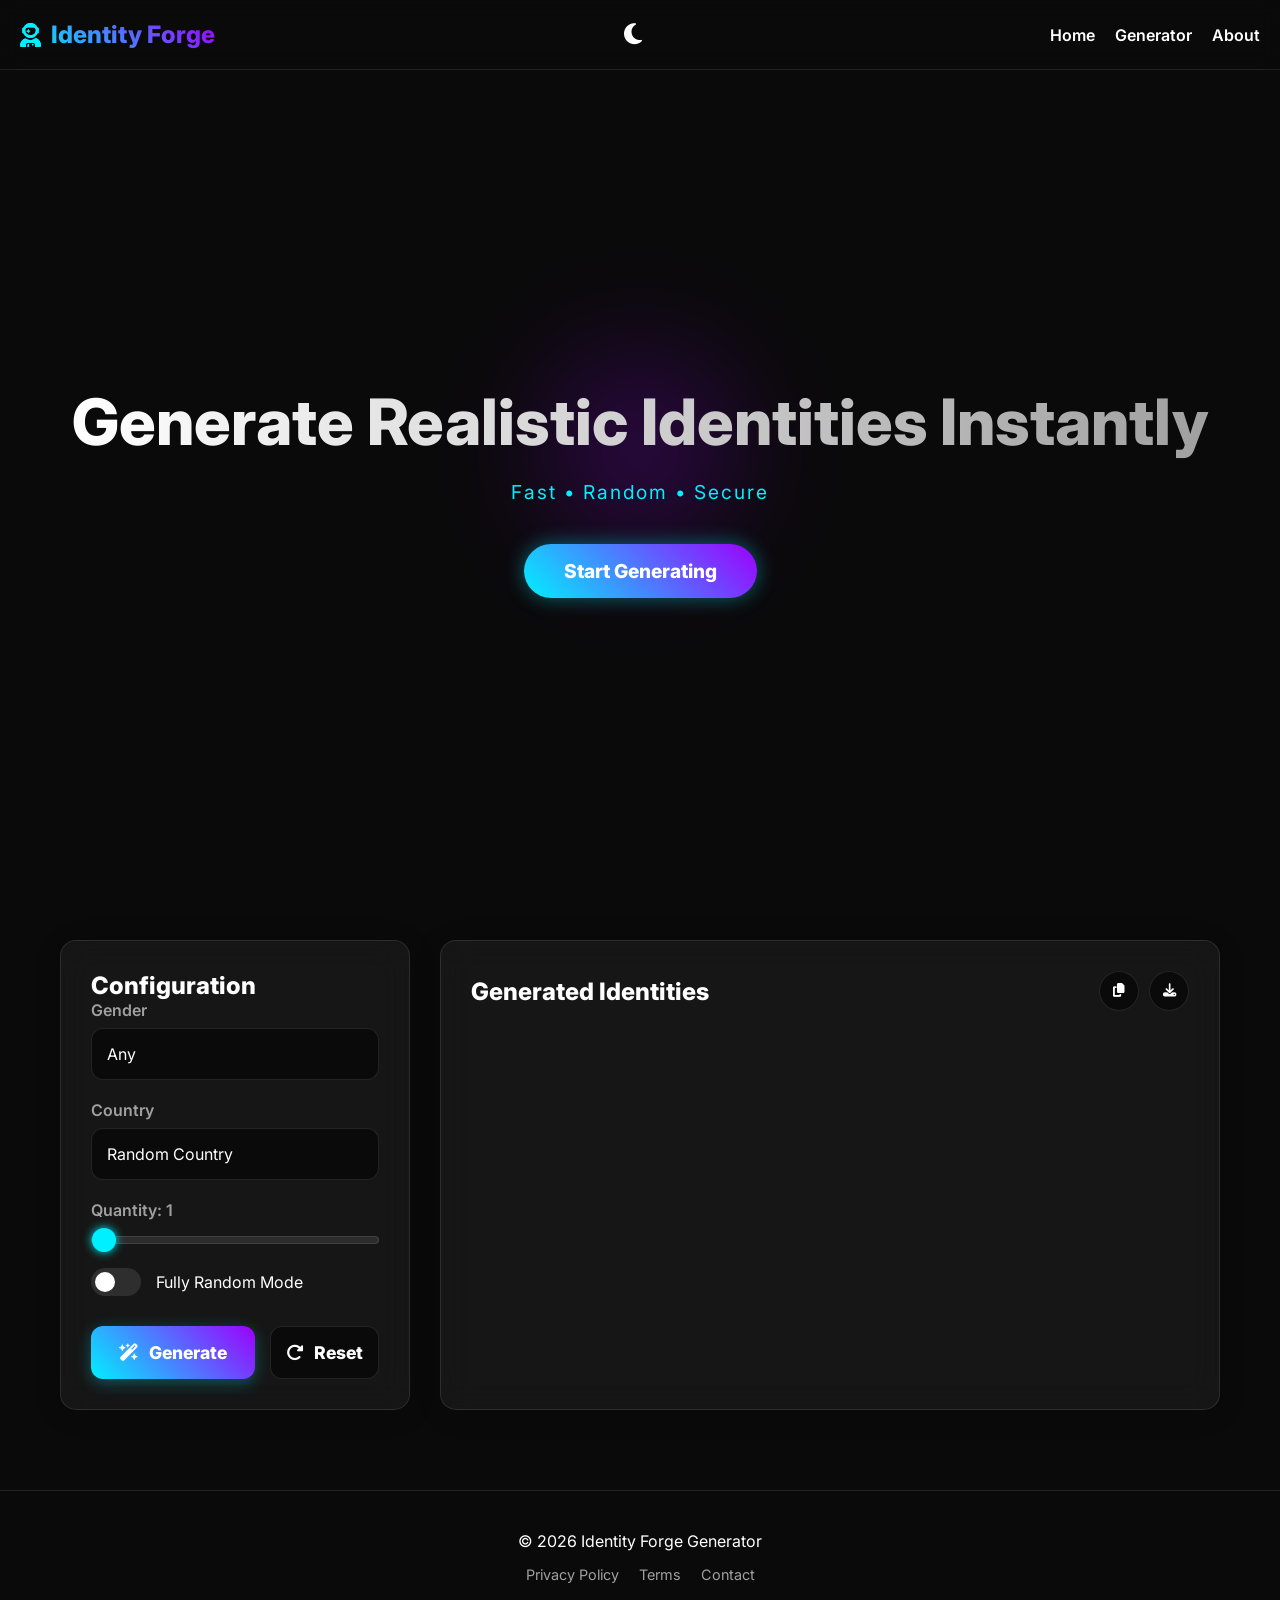
==== commit 76477fca: "Add files via upload" ====
--- a/index.html
+++ b/index.html
@@ -1,1371 +1,120 @@
 <!DOCTYPE html>
 <html lang="en">
 <head>
-<meta charset="UTF-8">
-<meta name="viewport" content="width=device-width, initial-scale=1.0">
-<title>Identity Forge — Generate Realistic Identities</title>
-<link rel="preconnect" href="https://fonts.googleapis.com">
-<link href="https://fonts.googleapis.com/css2?family=Orbitron:wght@400;700;900&family=Space+Mono:ital,wght@0,400;0,700;1,400&family=DM+Sans:wght@300;400;500&display=swap" rel="stylesheet">
-<style>
-  :root {
-    --bg: #060608;
-    --bg2: #0d0d12;
-    --card: rgba(255,255,255,0.03);
-    --card-border: rgba(0,240,255,0.12);
-    --neon: #00f0ff;
-    --neon2: #9d00ff;
-    --neon3: #ff006e;
-    --text: #e8eaf0;
-    --text-dim: #6b7080;
-    --text-mid: #9ca3af;
-    --glow: 0 0 20px rgba(0,240,255,0.3);
-    --glow2: 0 0 20px rgba(157,0,255,0.3);
-    --radius: 16px;
-    --font-display: 'Orbitron', monospace;
-    --font-mono: 'Space Mono', monospace;
-    --font-body: 'DM Sans', sans-serif;
-  }
-  .light {
-    --bg: #f0f2f8;
-    --bg2: #e4e8f2;
-    --card: rgba(255,255,255,0.7);
-    --card-border: rgba(0,150,200,0.2);
-    --text: #0d0d1a;
-    --text-dim: #6b7080;
-    --text-mid: #4a5060;
-    --neon: #0080cc;
-    --neon2: #7000cc;
-    --glow: 0 0 20px rgba(0,128,204,0.2);
-  }
-
-  * { box-sizing: border-box; margin: 0; padding: 0; }
-
-  body {
-    background: var(--bg);
-    color: var(--text);
-    font-family: var(--font-body);
-    min-height: 100vh;
-    overflow-x: hidden;
-    transition: background 0.3s, color 0.3s;
-  }
-
-  /* ── SCANLINES ── */
-  body::before {
-    content: '';
-    position: fixed;
-    inset: 0;
-    background: repeating-linear-gradient(
-      0deg,
-      transparent,
-      transparent 2px,
-      rgba(0,0,0,0.03) 2px,
-      rgba(0,0,0,0.03) 4px
-    );
-    pointer-events: none;
-    z-index: 1000;
-  }
-
-  /* ── ANIMATED BG ── */
-  .bg-orbs {
-    position: fixed;
-    inset: 0;
-    pointer-events: none;
-    z-index: 0;
-    overflow: hidden;
-  }
-  .orb {
-    position: absolute;
-    border-radius: 50%;
-    filter: blur(80px);
-    animation: orbFloat 20s infinite alternate ease-in-out;
-    opacity: 0.15;
-  }
-  .orb1 { width: 500px; height: 500px; background: var(--neon); top: -100px; right: -100px; animation-delay: 0s; }
-  .orb2 { width: 400px; height: 400px; background: var(--neon2); bottom: -100px; left: -100px; animation-delay: -7s; }
-  .orb3 { width: 300px; height: 300px; background: var(--neon3); top: 50%; left: 50%; transform: translate(-50%,-50%); animation-delay: -14s; }
-  @keyframes orbFloat {
-    from { transform: translate(0,0) scale(1); }
-    to { transform: translate(40px,60px) scale(1.1); }
-  }
-  .orb3 { animation-name: orbFloat3; }
-  @keyframes orbFloat3 {
-    from { transform: translate(-50%,-50%) scale(0.9); }
-    to { transform: translate(calc(-50% + 60px), calc(-50% - 40px)) scale(1.2); }
-  }
-
-  /* ── HEADER ── */
-  header {
-    position: sticky;
-    top: 0;
-    z-index: 100;
-    padding: 0 20px;
-    height: 64px;
-    display: flex;
-    align-items: center;
-    justify-content: space-between;
-    backdrop-filter: blur(20px);
-    -webkit-backdrop-filter: blur(20px);
-    background: rgba(6,6,8,0.7);
-    border-bottom: 1px solid var(--card-border);
-  }
-  .light header { background: rgba(240,242,248,0.8); }
-
-  .logo {
-    font-family: var(--font-display);
-    font-size: 18px;
-    font-weight: 900;
-    letter-spacing: 2px;
-    background: linear-gradient(135deg, var(--neon), var(--neon2));
-    -webkit-background-clip: text;
-    -webkit-text-fill-color: transparent;
-    background-clip: text;
-    text-decoration: none;
-    cursor: pointer;
-  }
-  .logo span { font-size: 11px; display: block; color: var(--text-dim); -webkit-text-fill-color: var(--text-dim); letter-spacing: 4px; font-weight: 400; }
-
-  .header-right { display: flex; align-items: center; gap: 12px; }
-
-  nav { display: none; gap: 24px; }
-  nav a {
-    font-family: var(--font-mono);
-    font-size: 12px;
-    color: var(--text-mid);
-    text-decoration: none;
-    letter-spacing: 1px;
-    transition: color 0.2s;
-    cursor: pointer;
-  }
-  nav a:hover { color: var(--neon); }
-  @media (min-width: 768px) { nav { display: flex; } }
-
-  .theme-btn {
-    width: 36px; height: 36px;
-    border: 1px solid var(--card-border);
-    border-radius: 8px;
-    background: var(--card);
-    color: var(--text-mid);
-    cursor: pointer;
-    display: flex; align-items: center; justify-content: center;
-    font-size: 16px;
-    transition: all 0.2s;
-    backdrop-filter: blur(10px);
-  }
-  .theme-btn:hover { border-color: var(--neon); color: var(--neon); }
-
-  .hamburger {
-    width: 36px; height: 36px;
-    border: 1px solid var(--card-border);
-    border-radius: 8px;
-    background: var(--card);
-    cursor: pointer;
-    display: flex; flex-direction: column;
-    align-items: center; justify-content: center; gap: 5px;
-  }
-  .hamburger span {
-    display: block; width: 18px; height: 1.5px;
-    background: var(--text-mid);
-    transition: all 0.3s;
-  }
-  .hamburger.open span:nth-child(1) { transform: rotate(45deg) translate(4.5px, 4.5px); }
-  .hamburger.open span:nth-child(2) { opacity: 0; }
-  .hamburger.open span:nth-child(3) { transform: rotate(-45deg) translate(4.5px, -4.5px); }
-  @media (min-width: 768px) { .hamburger { display: none; } }
-
-  /* Mobile nav */
-  .mobile-nav {
-    position: fixed;
-    top: 64px; left: 0; right: 0;
-    background: rgba(6,6,8,0.97);
-    backdrop-filter: blur(20px);
-    border-bottom: 1px solid var(--card-border);
-    padding: 20px;
-    display: flex; flex-direction: column; gap: 16px;
-    transform: translateY(-100%);
-    opacity: 0;
-    transition: all 0.3s ease;
-    z-index: 99;
-  }
-  .light .mobile-nav { background: rgba(240,242,248,0.97); }
-  .mobile-nav.open { transform: translateY(0); opacity: 1; }
-  .mobile-nav a {
-    font-family: var(--font-mono);
-    font-size: 14px;
-    color: var(--text-mid);
-    text-decoration: none;
-    padding: 12px 0;
-    border-bottom: 1px solid var(--card-border);
-    cursor: pointer;
-    transition: color 0.2s;
-  }
-  .mobile-nav a:hover { color: var(--neon); }
-
-  /* ── MAIN WRAPPER ── */
-  main { position: relative; z-index: 1; }
-
-  /* ── HERO ── */
-  .hero {
-    padding: 80px 20px 60px;
-    text-align: center;
-    position: relative;
-    overflow: hidden;
-  }
-
-  .hero-badge {
-    display: inline-flex;
-    align-items: center;
-    gap: 8px;
-    background: rgba(0,240,255,0.08);
-    border: 1px solid rgba(0,240,255,0.2);
-    border-radius: 100px;
-    padding: 6px 16px;
-    font-family: var(--font-mono);
-    font-size: 11px;
-    color: var(--neon);
-    letter-spacing: 2px;
-    margin-bottom: 28px;
-    animation: fadeSlideDown 0.6s ease both;
-  }
-  .hero-badge::before {
-    content: '';
-    width: 6px; height: 6px;
-    border-radius: 50%;
-    background: var(--neon);
-    box-shadow: 0 0 8px var(--neon);
-    animation: pulse 2s infinite;
-  }
-  @keyframes pulse { 0%,100% { opacity: 1; } 50% { opacity: 0.3; } }
-
-  .hero h1 {
-    font-family: var(--font-display);
-    font-size: clamp(28px, 7vw, 64px);
-    font-weight: 900;
-    line-height: 1.1;
-    letter-spacing: -1px;
-    margin-bottom: 20px;
-    animation: fadeSlideDown 0.6s 0.1s ease both;
-  }
-  .hero h1 .line1 { display: block; color: var(--text); }
-  .hero h1 .line2 {
-    display: block;
-    background: linear-gradient(90deg, var(--neon), var(--neon2), var(--neon3));
-    -webkit-background-clip: text;
-    -webkit-text-fill-color: transparent;
-    background-clip: text;
-    background-size: 200% auto;
-    animation: gradientShift 3s linear infinite, fadeSlideDown 0.6s 0.1s ease both;
-  }
-  @keyframes gradientShift { from { background-position: 0% center; } to { background-position: 200% center; } }
-
-  .hero-sub {
-    font-size: 16px;
-    color: var(--text-mid);
-    letter-spacing: 4px;
-    font-family: var(--font-mono);
-    margin-bottom: 36px;
-    animation: fadeSlideDown 0.6s 0.2s ease both;
-  }
-  .hero-sub span { color: var(--neon); }
-
-  .hero-cta {
-    display: inline-flex;
-    align-items: center;
-    gap: 10px;
-    padding: 16px 36px;
-    background: linear-gradient(135deg, var(--neon), var(--neon2));
-    color: #000;
-    font-family: var(--font-display);
-    font-size: 13px;
-    font-weight: 700;
-    letter-spacing: 2px;
-    border: none;
-    border-radius: 100px;
-    cursor: pointer;
-    text-decoration: none;
-    animation: fadeSlideDown 0.6s 0.3s ease both;
-    transition: transform 0.2s, box-shadow 0.2s;
-    box-shadow: 0 0 30px rgba(0,240,255,0.3);
-  }
-  .hero-cta:hover { transform: translateY(-2px) scale(1.03); box-shadow: 0 0 50px rgba(0,240,255,0.5); }
-
-  @keyframes fadeSlideDown { from { opacity: 0; transform: translateY(-20px); } to { opacity: 1; transform: translateY(0); } }
-
-  /* ── STATS ROW ── */
-  .stats-row {
-    display: flex;
-    justify-content: center;
-    gap: 0;
-    padding: 0 20px 60px;
-    overflow-x: auto;
-  }
-  .stat {
-    flex: 1;
-    max-width: 140px;
-    text-align: center;
-    padding: 20px 10px;
-    border-right: 1px solid var(--card-border);
-  }
-  .stat:first-child { border-left: 1px solid var(--card-border); }
-  .stat-val {
-    font-family: var(--font-display);
-    font-size: 22px;
-    font-weight: 900;
-    background: linear-gradient(135deg, var(--neon), var(--neon2));
-    -webkit-background-clip: text;
-    -webkit-text-fill-color: transparent;
-    background-clip: text;
-  }
-  .stat-lbl { font-size: 11px; color: var(--text-dim); letter-spacing: 2px; margin-top: 4px; font-family: var(--font-mono); }
-
-  /* ── SECTION ── */
-  section { padding: 0 20px 40px; max-width: 800px; margin: 0 auto; }
-  section#generator { padding-top: 0; }
-
-  .section-label {
-    font-family: var(--font-mono);
-    font-size: 11px;
-    color: var(--neon);
-    letter-spacing: 4px;
-    text-transform: uppercase;
-    margin-bottom: 8px;
-  }
-  .section-title {
-    font-family: var(--font-display);
-    font-size: clamp(20px, 4vw, 28px);
-    font-weight: 700;
-    margin-bottom: 28px;
-    color: var(--text);
-  }
-
-  /* ── GLASS CARD ── */
-  .glass {
-    background: var(--card);
-    border: 1px solid var(--card-border);
-    border-radius: var(--radius);
-    backdrop-filter: blur(20px);
-    -webkit-backdrop-filter: blur(20px);
-    padding: 24px;
-    position: relative;
-    overflow: hidden;
-  }
-  .glass::before {
-    content: '';
-    position: absolute;
-    top: 0; left: 0; right: 0;
-    height: 1px;
-    background: linear-gradient(90deg, transparent, var(--neon), transparent);
-    opacity: 0.5;
-  }
-
-  /* ── FORM CONTROLS ── */
-  .controls-grid {
-    display: grid;
-    gap: 16px;
-    grid-template-columns: 1fr 1fr;
-  }
-  @media (max-width: 500px) { .controls-grid { grid-template-columns: 1fr; } }
-
-  .field { display: flex; flex-direction: column; gap: 8px; }
-  .field.full { grid-column: 1 / -1; }
-
-  label {
-    font-family: var(--font-mono);
-    font-size: 11px;
-    color: var(--text-dim);
-    letter-spacing: 2px;
-    text-transform: uppercase;
-    display: flex; align-items: center; gap: 6px;
-  }
-  label .lbl-icon { font-size: 14px; }
-
-  select, input[type=range] {
-    width: 100%;
-    background: rgba(0,0,0,0.3);
-    border: 1px solid var(--card-border);
-    border-radius: 10px;
-    color: var(--text);
-    font-family: var(--font-mono);
-    font-size: 13px;
-    padding: 12px 14px;
-    -webkit-appearance: none;
-    appearance: none;
-    cursor: pointer;
-    transition: border-color 0.2s;
-  }
-  .light select { background: rgba(255,255,255,0.5); }
-  select:focus, input[type=range]:focus { outline: none; border-color: var(--neon); box-shadow: 0 0 0 3px rgba(0,240,255,0.1); }
-  select option { background: #0d0d12; color: var(--text); }
-
-  /* Custom select arrow */
-  .select-wrap { position: relative; }
-  .select-wrap::after {
-    content: '⌄';
-    position: absolute;
-    right: 14px; top: 50%; transform: translateY(-55%);
-    color: var(--neon); font-size: 16px;
-    pointer-events: none;
-  }
-
-  /* Range slider */
-  .range-wrap { position: relative; }
-  input[type=range] {
-    padding: 0;
-    height: 36px;
-    background: transparent;
-    border: none;
-  }
-  input[type=range]::-webkit-slider-runnable-track {
-    height: 4px;
-    background: linear-gradient(90deg, var(--neon) var(--val, 50%), rgba(255,255,255,0.1) var(--val, 50%));
-    border-radius: 2px;
-  }
-  input[type=range]::-webkit-slider-thumb {
-    -webkit-appearance: none;
-    width: 20px; height: 20px;
-    border-radius: 50%;
-    background: var(--neon);
-    box-shadow: 0 0 10px var(--neon);
-    cursor: pointer;
-    margin-top: -8px;
-  }
-  input[type=range]::-moz-range-track {
-    height: 4px;
-    background: rgba(255,255,255,0.1);
-    border-radius: 2px;
-  }
-  input[type=range]::-moz-range-progress { background: var(--neon); border-radius: 2px; }
-  input[type=range]::-moz-range-thumb {
-    width: 20px; height: 20px;
-    border-radius: 50%;
-    background: var(--neon);
-    border: none;
-    box-shadow: 0 0 10px var(--neon);
-  }
-
-  .range-val {
-    font-family: var(--font-display);
-    font-size: 28px;
-    font-weight: 900;
-    color: var(--neon);
-    text-align: center;
-    line-height: 1;
-    margin-top: 4px;
-  }
-  .range-hint { font-size: 11px; color: var(--text-dim); text-align: center; font-family: var(--font-mono); }
-
-  /* ── TOGGLE ── */
-  .toggle-row {
-    display: flex;
-    align-items: center;
-    justify-content: space-between;
-    padding: 12px 0;
-    border-top: 1px solid var(--card-border);
-    margin-top: 8px;
-  }
-  .toggle-label { font-size: 13px; color: var(--text-mid); display: flex; align-items: center; gap: 8px; }
-  .toggle-label span { font-size: 16px; }
-  .toggle {
-    position: relative; width: 44px; height: 24px; cursor: pointer;
-  }
-  .toggle input { opacity: 0; width: 0; height: 0; }
-  .slider-toggle {
-    position: absolute; inset: 0;
-    background: rgba(255,255,255,0.1);
-    border-radius: 24px;
-    border: 1px solid var(--card-border);
-    transition: 0.3s;
-  }
-  .slider-toggle::before {
-    content: '';
-    position: absolute;
-    width: 16px; height: 16px;
-    left: 3px; top: 3px;
-    background: var(--text-dim);
-    border-radius: 50%;
-    transition: 0.3s;
-  }
-  .toggle input:checked + .slider-toggle { background: rgba(0,240,255,0.2); border-color: var(--neon); }
-  .toggle input:checked + .slider-toggle::before { transform: translateX(20px); background: var(--neon); box-shadow: 0 0 8px var(--neon); }
-
-  /* ── BUTTONS ── */
-  .btn-row { display: flex; gap: 12px; margin-top: 20px; flex-wrap: wrap; }
-
-  .btn-primary {
-    flex: 1; min-width: 200px;
-    padding: 16px 24px;
-    background: linear-gradient(135deg, var(--neon), var(--neon2));
-    color: #000;
-    font-family: var(--font-display);
-    font-size: 13px;
-    font-weight: 700;
-    letter-spacing: 2px;
-    border: none;
-    border-radius: 12px;
-    cursor: pointer;
-    transition: transform 0.2s, box-shadow 0.2s, opacity 0.2s;
-    box-shadow: 0 0 20px rgba(0,240,255,0.2);
-    display: flex; align-items: center; justify-content: center; gap: 8px;
-    min-height: 52px;
-    position: relative;
-    overflow: hidden;
-  }
-  .btn-primary::after {
-    content: '';
-    position: absolute;
-    inset: 0;
-    background: linear-gradient(135deg, rgba(255,255,255,0.2), transparent);
-    opacity: 0;
-    transition: opacity 0.2s;
-  }
-  .btn-primary:hover { transform: translateY(-2px); box-shadow: 0 0 40px rgba(0,240,255,0.4); }
-  .btn-primary:hover::after { opacity: 1; }
-  .btn-primary:active { transform: translateY(0); }
-  .btn-primary:disabled { opacity: 0.5; cursor: not-allowed; transform: none; }
-
-  .btn-secondary {
-    padding: 16px 20px;
-    background: var(--card);
-    color: var(--text-mid);
-    font-family: var(--font-mono);
-    font-size: 12px;
-    letter-spacing: 1px;
-    border: 1px solid var(--card-border);
-    border-radius: 12px;
-    cursor: pointer;
-    transition: all 0.2s;
-    min-height: 52px;
-    display: flex; align-items: center; gap: 8px;
-    backdrop-filter: blur(10px);
-  }
-  .btn-secondary:hover { border-color: var(--neon); color: var(--neon); }
-
-  /* ── LOADING SPINNER ── */
-  .spinner {
-    width: 18px; height: 18px;
-    border: 2px solid rgba(0,0,0,0.3);
-    border-top-color: #000;
-    border-radius: 50%;
-    animation: spin 0.6s linear infinite;
-    display: none;
-  }
-  .loading .spinner { display: block; }
-  .loading .btn-text { display: none; }
-  @keyframes spin { to { transform: rotate(360deg); } }
-
-  /* ── OUTPUT SECTION ── */
-  #output { padding-bottom: 120px; }
-
-  .output-header {
-    display: flex;
-    align-items: center;
-    justify-content: space-between;
-    flex-wrap: wrap;
-    gap: 12px;
-    margin-bottom: 20px;
-  }
-  .output-count {
-    font-family: var(--font-mono);
-    font-size: 12px;
-    color: var(--text-dim);
-    letter-spacing: 1px;
-  }
-  .output-count strong { color: var(--neon); font-size: 16px; }
-
-  .output-actions { display: flex; gap: 8px; flex-wrap: wrap; }
-
-  .btn-sm {
-    padding: 8px 14px;
-    background: var(--card);
-    color: var(--text-mid);
-    font-family: var(--font-mono);
-    font-size: 11px;
-    letter-spacing: 1px;
-    border: 1px solid var(--card-border);
-    border-radius: 8px;
-    cursor: pointer;
-    transition: all 0.2s;
-    display: flex; align-items: center; gap: 6px;
-    backdrop-filter: blur(10px);
-    white-space: nowrap;
-  }
-  .btn-sm:hover { border-color: var(--neon); color: var(--neon); }
-
-  /* ── IDENTITY CARDS ── */
-  .cards-grid { display: grid; gap: 16px; }
-
-  .id-card {
-    background: var(--card);
-    border: 1px solid var(--card-border);
-    border-radius: var(--radius);
-    backdrop-filter: blur(20px);
-    padding: 20px;
-    position: relative;
-    overflow: hidden;
-    animation: cardAppear 0.4s ease both;
-    transition: border-color 0.2s, transform 0.2s;
-  }
-  .id-card:hover { border-color: rgba(0,240,255,0.3); transform: translateY(-2px); }
-
-  @keyframes cardAppear {
-    from { opacity: 0; transform: translateY(20px) scale(0.97); }
-    to { opacity: 1; transform: translateY(0) scale(1); }
-  }
-
-  .id-card::before {
-    content: '';
-    position: absolute;
-    top: 0; left: 0; right: 0;
-    height: 2px;
-    background: linear-gradient(90deg, var(--neon), var(--neon2), var(--neon3));
-    opacity: 0.6;
-  }
-
-  .id-card-header {
-    display: flex;
-    align-items: flex-start;
-    justify-content: space-between;
-    margin-bottom: 16px;
-  }
-
-  .id-num {
-    font-family: var(--font-mono);
-    font-size: 11px;
-    color: var(--neon);
-    letter-spacing: 2px;
-    margin-bottom: 4px;
-  }
-
-  .id-name {
-    font-family: var(--font-display);
-    font-size: 18px;
-    font-weight: 700;
-    color: var(--text);
-    letter-spacing: 1px;
-  }
-
-  .id-copy-btn {
-    padding: 8px 12px;
-    background: rgba(0,240,255,0.08);
-    border: 1px solid rgba(0,240,255,0.2);
-    border-radius: 8px;
-    color: var(--neon);
-    font-family: var(--font-mono);
-    font-size: 11px;
-    cursor: pointer;
-    transition: all 0.2s;
-    white-space: nowrap;
-    display: flex; align-items: center; gap: 6px;
-    flex-shrink: 0;
-  }
-  .id-copy-btn:hover { background: rgba(0,240,255,0.15); }
-  .id-copy-btn.copied { background: rgba(0,255,128,0.1); border-color: rgba(0,255,128,0.3); color: #00ff80; }
-
-  .id-fields {
-    display: grid;
-    grid-template-columns: 1fr 1fr;
-    gap: 10px;
-  }
-  @media (max-width: 400px) { .id-fields { grid-template-columns: 1fr; } }
-
-  .id-field {
-    display: flex;
-    flex-direction: column;
-    gap: 3px;
-    padding: 10px 12px;
-    background: rgba(0,0,0,0.2);
-    border-radius: 8px;
-    border: 1px solid rgba(255,255,255,0.04);
-  }
-  .light .id-field { background: rgba(0,0,0,0.04); }
-
-  .id-field.wide { grid-column: 1 / -1; }
-
-  .id-field-lbl {
-    font-family: var(--font-mono);
-    font-size: 10px;
-    color: var(--text-dim);
-    letter-spacing: 2px;
-    text-transform: uppercase;
-    display: flex; align-items: center; gap: 4px;
-  }
-  .id-field-val {
-    font-family: var(--font-mono);
-    font-size: 13px;
-    color: var(--text);
-    word-break: break-all;
-  }
-  .id-field-val.email { color: var(--neon); }
-
-  /* ── SHIMMER SKELETON ── */
-  .skeleton-card {
-    background: var(--card);
-    border: 1px solid var(--card-border);
-    border-radius: var(--radius);
-    padding: 20px;
-    animation: shimmer 1.5s infinite;
-  }
-  .skel-line {
-    height: 14px;
-    border-radius: 4px;
-    background: linear-gradient(90deg, rgba(255,255,255,0.05) 25%, rgba(255,255,255,0.1) 50%, rgba(255,255,255,0.05) 75%);
-    background-size: 200% 100%;
-    animation: shimmerSlide 1.5s infinite;
-    margin-bottom: 10px;
-  }
-  .skel-line:last-child { margin-bottom: 0; }
-  @keyframes shimmerSlide { from { background-position: 200% 0; } to { background-position: -200% 0; } }
-
-  /* ── EMPTY STATE ── */
-  .empty-state {
-    text-align: center;
-    padding: 60px 20px;
-    color: var(--text-dim);
-  }
-  .empty-icon {
-    font-size: 48px;
-    margin-bottom: 16px;
-    opacity: 0.5;
-    display: block;
-  }
-  .empty-state p { font-family: var(--font-mono); font-size: 13px; letter-spacing: 2px; }
-
-  /* ── TOAST ── */
-  .toast {
-    position: fixed;
-    bottom: 90px; left: 50%; transform: translateX(-50%) translateY(20px);
-    background: rgba(0,255,128,0.1);
-    border: 1px solid rgba(0,255,128,0.3);
-    border-radius: 100px;
-    padding: 10px 20px;
-    font-family: var(--font-mono);
-    font-size: 12px;
-    color: #00ff80;
-    letter-spacing: 1px;
-    opacity: 0;
-    transition: all 0.3s;
-    z-index: 999;
-    white-space: nowrap;
-    backdrop-filter: blur(10px);
-    pointer-events: none;
-  }
-  .toast.show { opacity: 1; transform: translateX(-50%) translateY(0); }
-
-  /* ── STICKY GENERATE BUTTON ── */
-  .sticky-gen {
-    position: fixed;
-    bottom: 0; left: 0; right: 0;
-    padding: 16px 20px;
-    background: rgba(6,6,8,0.9);
-    backdrop-filter: blur(20px);
-    border-top: 1px solid var(--card-border);
-    z-index: 50;
-    display: flex; gap: 10px;
-  }
-  .light .sticky-gen { background: rgba(240,242,248,0.9); }
-  .sticky-gen .btn-primary { flex: 1; }
-  @media (min-width: 768px) { .sticky-gen { display: none; } }
-
-  /* ── FOOTER ── */
-  footer {
-    padding: 40px 20px 100px;
-    text-align: center;
-    border-top: 1px solid var(--card-border);
-    background: rgba(0,0,0,0.2);
-    position: relative;
-    z-index: 1;
-  }
-  @media (min-width: 768px) { footer { padding-bottom: 40px; } }
-  .footer-logo {
-    font-family: var(--font-display);
-    font-size: 14px;
-    font-weight: 700;
-    background: linear-gradient(135deg, var(--neon), var(--neon2));
-    -webkit-background-clip: text;
-    -webkit-text-fill-color: transparent;
-    background-clip: text;
-    margin-bottom: 16px;
-    letter-spacing: 3px;
-  }
-  .footer-links { display: flex; justify-content: center; gap: 24px; flex-wrap: wrap; margin-bottom: 16px; }
-  .footer-links a {
-    font-family: var(--font-mono);
-    font-size: 11px;
-    color: var(--text-dim);
-    text-decoration: none;
-    letter-spacing: 1px;
-    transition: color 0.2s;
-    cursor: pointer;
-  }
-  .footer-links a:hover { color: var(--neon); }
-  .footer-copy { font-family: var(--font-mono); font-size: 11px; color: var(--text-dim); letter-spacing: 1px; }
-
-  /* ── SCROLL REVEAL ── */
-  .reveal { opacity: 0; transform: translateY(30px); transition: opacity 0.6s ease, transform 0.6s ease; }
-  .reveal.visible { opacity: 1; transform: translateY(0); }
-</style>
+    <meta charset="UTF-8">
+    <meta name="viewport" content="width=device-width, initial-scale=1.0">
+    <title>Identity Forge Generator</title>
+    <link rel="stylesheet" href="style.css">
+    <link href="https://fonts.googleapis.com/css2?family=Inter:wght@300;400;600;800&display=swap" rel="stylesheet">
+    <link rel="stylesheet" href="https://cdnjs.cloudflare.com/ajax/libs/font-awesome/6.4.0/css/all.min.css">
 </head>
 <body>
+    <header class="header">
+        <div class="logo">
+            <i class="fa-solid fa-user-astronaut"></i> Identity Forge
+        </div>
+        <div class="theme-toggle" id="themeToggle">
+            <i class="fa-solid fa-moon"></i>
+        </div>
+        <div class="hamburger" id="hamburgerMenu">
+            <i class="fa-solid fa-bars"></i>
+        </div>
+        <nav class="nav-menu" id="navMenu">
+            <a href="#home">Home</a>
+            <a href="#generator">Generator</a>
+            <a href="#about">About</a>
+        </nav>
+    </header>
 
-<!-- Animated background -->
-<div class="bg-orbs">
-  <div class="orb orb1"></div>
-  <div class="orb orb2"></div>
-  <div class="orb orb3"></div>
-</div>
+    <main>
+        <section id="home" class="hero-section">
+            <div class="glow-bg"></div>
+            <h1 class="hero-title">Generate Realistic Identities Instantly</h1>
+            <p class="hero-subtitle">Fast • Random • Secure</p>
+            <button class="cta-button" onclick="document.getElementById('generator').scrollIntoView({behavior: 'smooth'})">Start Generating</button>
+        </section>
 
-<!-- Header -->
-<header>
-  <div class="logo" onclick="scrollToHero()">
-    IDENTITY FORGE
-    <span>GENERATOR v2.0</span>
-  </div>
-  <div class="header-right">
-    <nav>
-      <a onclick="scrollToHero()">HOME</a>
-      <a onclick="scrollToGenerator()">GENERATOR</a>
-      <a onclick="scrollToAbout()">ABOUT</a>
-    </nav>
-    <button class="theme-btn" id="themeBtn" onclick="toggleTheme()" title="Toggle theme">🌙</button>
-    <button class="hamburger" id="hamburger" onclick="toggleMenu()">
-      <span></span><span></span><span></span>
-    </button>
-  </div>
-</header>
+        <section id="generator" class="generator-section">
+            <div class="glass-card controls-card">
+                <h2>Configuration</h2>
+                
+                <div class="input-group">
+                    <label for="gender">Gender</label>
+                    <select id="gender">
+                        <option value="any">Any</option>
+                        <option value="male">Male</option>
+                        <option value="female">Female</option>
+                    </select>
+                </div>
 
-<!-- Mobile Nav -->
-<div class="mobile-nav" id="mobileNav">
-  <a onclick="scrollToHero(); closeMenu()">⚡ HOME</a>
-  <a onclick="scrollToGenerator(); closeMenu()">🔧 GENERATOR</a>
-  <a onclick="scrollToAbout(); closeMenu()">ℹ️ ABOUT</a>
-</div>
+                <div class="input-group">
+                    <label for="country">Country</label>
+                    <select id="country">
+                        <option value="random">Random Country</option>
+                        <option value="usa">USA</option>
+                        <option value="uk">UK</option>
+                        <option value="canada">Canada</option>
+                        <option value="germany">Germany</option>
+                        <option value="australia">Australia</option>
+                    </select>
+                </div>
 
-<main>
-  <!-- Hero -->
-  <section class="hero" id="hero">
-    <div class="hero-badge">LIVE SYSTEM · FULLY OPERATIONAL</div>
-    <h1>
-      <span class="line1">Generate Realistic</span>
-      <span class="line2">Identities Instantly</span>
-    </h1>
-    <p class="hero-sub"><span>FAST</span> &nbsp;·&nbsp; <span>RANDOM</span> &nbsp;·&nbsp; <span>SECURE</span></p>
-    <a class="hero-cta" onclick="scrollToGenerator()">⚡ START GENERATING</a>
-  </section>
+                <div class="input-group">
+                    <label for="quantity">Quantity: <span id="quantityValue">1</span></label>
+                    <input type="range" id="quantity" min="1" max="20" value="1">
+                </div>
 
-  <!-- Stats -->
-  <div class="stats-row reveal">
-    <div class="stat"><div class="stat-val">5</div><div class="stat-lbl">COUNTRIES</div></div>
-    <div class="stat"><div class="stat-val">20+</div><div class="stat-lbl">PER BATCH</div></div>
-    <div class="stat"><div class="stat-val">∞</div><div class="stat-lbl">UNIQUE IDs</div></div>
-    <div class="stat"><div class="stat-val">18+</div><div class="stat-lbl">AGE SAFE</div></div>
-  </div>
+                <div class="toggle-group">
+                    <label class="switch">
+                        <input type="checkbox" id="randomMode">
+                        <span class="slider round"></span>
+                    </label>
+                    <span>Fully Random Mode</span>
+                </div>
 
-  <!-- Generator -->
-  <section id="generator">
-    <div class="section-label">// GENERATOR</div>
-    <div class="section-title">Configure Your Batch</div>
+                <div class="button-group desktop-only">
+                    <button id="generateBtn" class="primary-btn"><i class="fa-solid fa-wand-magic-sparkles"></i> Generate</button>
+                    <button id="resetBtn" class="secondary-btn"><i class="fa-solid fa-rotate-right"></i> Reset</button>
+                </div>
+            </div>
 
-    <div class="glass reveal">
-      <div class="controls-grid">
-        <div class="field">
-          <label><span class="lbl-icon">🚻</span> GENDER</label>
-          <div class="select-wrap">
-            <select id="genderSelect">
-              <option value="any">Any Gender</option>
-              <option value="male">Male</option>
-              <option value="female">Female</option>
-            </select>
-          </div>
+            <div class="glass-card output-card">
+                <div class="output-header">
+                    <h2>Generated Identities</h2>
+                    <div class="output-actions">
+                        <button id="copyAllBtn" class="icon-btn" title="Copy All"><i class="fa-solid fa-copy"></i></button>
+                        <button id="downloadBtn" class="icon-btn" title="Download TXT"><i class="fa-solid fa-download"></i></button>
+                    </div>
+                </div>
+                
+                <div id="loadingSpinner" class="loading-spinner hidden">
+                    <div class="spinner"></div>
+                </div>
+                
+                <div id="resultsContainer" class="results-container">
+                    <!-- Cards will be generated here -->
+                </div>
+            </div>
+        </section>
+    </main>
+
+    <footer id="about">
+        <p>&copy; 2026 Identity Forge Generator</p>
+        <div class="footer-links">
+            <a href="#">Privacy Policy</a>
+            <a href="#">Terms</a>
+            <a href="#">Contact</a>
         </div>
+    </footer>
 
-        <div class="field">
-          <label><span class="lbl-icon">🌍</span> COUNTRY</label>
-          <div class="select-wrap">
-            <select id="countrySelect">
-              <option value="random">🎲 Random</option>
-              <option value="usa">🇺🇸 United States</option>
-              <option value="uk">🇬🇧 United Kingdom</option>
-              <option value="canada">🇨🇦 Canada</option>
-              <option value="germany">🇩🇪 Germany</option>
-              <option value="australia">🇦🇺 Australia</option>
-            </select>
-          </div>
-        </div>
-
-        <div class="field full">
-          <label><span class="lbl-icon">🔢</span> QUANTITY</label>
-          <div class="range-wrap">
-            <input type="range" id="quantityRange" min="1" max="20" value="3" oninput="updateRange(this)">
-          </div>
-          <div class="range-val" id="rangeVal">3</div>
-          <div class="range-hint">identities per batch</div>
-        </div>
-      </div>
-
-      <div class="toggle-row">
-        <div class="toggle-label"><span>⚡</span> Fully Random Mode</div>
-        <label class="toggle">
-          <input type="checkbox" id="fullRandomToggle">
-          <span class="slider-toggle"></span>
-        </label>
-      </div>
-
-      <!-- Desktop buttons only -->
-      <div class="btn-row" id="desktopBtns" style="display:flex">
-        <button class="btn-primary" id="genBtn" onclick="handleGenerate()">
-          <div class="spinner"></div>
-          <span class="btn-text">⚡ GENERATE IDENTITIES</span>
-        </button>
-        <button class="btn-secondary" onclick="handleReset()">🔄 RESET</button>
-      </div>
-    </div>
-  </section>
-
-  <!-- Output -->
-  <section id="output">
-    <div class="output-header" id="outputHeader" style="display:none">
-      <div class="output-count">
-        <strong id="outputCount">0</strong> <span style="color:var(--text-dim); font-family:var(--font-mono); font-size:12px; letter-spacing:1px"> IDENTITIES GENERATED</span>
-      </div>
-      <div class="output-actions">
-        <button class="btn-sm" onclick="copyAll()">📋 COPY ALL</button>
-        <button class="btn-sm" onclick="downloadTXT()">💾 DOWNLOAD TXT</button>
-        <button class="btn-sm" onclick="clearOutput()">🗑 CLEAR</button>
-      </div>
+    <!-- Mobile Sticky Button -->
+    <div class="sticky-bottom mobile-only">
+        <button id="generateBtnMobile" class="primary-btn full-width"><i class="fa-solid fa-wand-magic-sparkles"></i> Generate Identity</button>
     </div>
 
-    <div class="cards-grid" id="cardsGrid">
-      <div class="empty-state" id="emptyState">
-        <span class="empty-icon">🔮</span>
-        <p>AWAITING GENERATION...</p>
-      </div>
-    </div>
-  </section>
+    <!-- Toast Notification -->
+    <div id="toast" class="toast">Copied to clipboard!</div>
 
-  <!-- About -->
-  <section id="about" class="reveal">
-    <div class="section-label">// ABOUT</div>
-    <div class="section-title">What Is Identity Forge?</div>
-    <div class="glass">
-      <p style="color:var(--text-mid); line-height:1.8; font-size:14px; margin-bottom:16px">
-        Identity Forge Generator creates randomized, realistic identity profiles for testing, prototyping, UX design, and data population. All identities are entirely fictional and randomly generated — no real personal data is used or stored.
-      </p>
-      <p style="color:var(--text-mid); line-height:1.8; font-size:14px">
-        Each profile includes country-appropriate names, valid date of birth (18+), and realistic email formats. Results can be copied individually or downloaded as a text file.
-      </p>
-    </div>
-  </section>
-</main>
-
-<!-- Footer -->
-<footer>
-  <div class="footer-logo">IDENTITY FORGE GENERATOR</div>
-  <div class="footer-links">
-    <a>Privacy Policy</a>
-    <a>Terms of Use</a>
-    <a>Contact</a>
-  </div>
-  <p class="footer-copy">© 2026 Identity Forge Generator · All identities are fictional</p>
-</footer>
-
-<!-- Sticky generate button (mobile) -->
-<div class="sticky-gen">
-  <button class="btn-primary" onclick="handleGenerate()">
-    <div class="spinner"></div>
-    <span class="btn-text">⚡ GENERATE</span>
-  </button>
-  <button class="btn-secondary" onclick="handleReset()">🔄</button>
-</div>
-
-<!-- Toast -->
-<div class="toast" id="toast"></div>
-
-<script>
-// ─── DATA ───────────────────────────────────────────────
-const DATA = {
-  usa: {
-    flag: '🇺🇸',
-    label: 'United States',
-    male: ['James','Michael','Robert','David','William','Joseph','Charles','Thomas','Daniel','Matthew','Christopher','Andrew'],
-    female: ['Emma','Olivia','Ava','Isabella','Sophia','Mia','Charlotte','Amelia','Harper','Evelyn','Abigail','Emily'],
-    last: ['Smith','Johnson','Williams','Brown','Jones','Garcia','Miller','Davis','Wilson','Taylor','Anderson','Thomas'],
-    domains: ['gmail.com','outlook.com','yahoo.com','hotmail.com']
-  },
-  uk: {
-    flag: '🇬🇧',
-    label: 'United Kingdom',
-    male: ['Oliver','George','Harry','Jack','Noah','Charlie','Jacob','Freddie','Alfie','Oscar','Henry','Archie'],
-    female: ['Amelia','Isla','Olivia','Emily','Ava','Jessica','Lily','Sophie','Grace','Freya','Poppy','Isabella'],
-    last: ['Brown','Taylor','Davies','Wilson','Evans','Thomas','Roberts','Johnson','Walker','Wright','Robinson','Thompson'],
-    domains: ['gmail.com','outlook.com','yahoo.co.uk','hotmail.co.uk']
-  },
-  canada: {
-    flag: '🇨🇦',
-    label: 'Canada',
-    male: ['Liam','Noah','Oliver','William','Benjamin','James','Elijah','Lucas','Mason','Logan','Ethan','Jackson'],
-    female: ['Ava','Sophia','Isabella','Emma','Charlotte','Mia','Amelia','Lily','Zoe','Abigail','Ella','Scarlett'],
-    last: ['Martin','Lee','Singh','Kumar','Tremblay','Gagnon','Brown','Roy','Wilson','MacDonald','Campbell','Stewart'],
-    domains: ['gmail.com','outlook.com','yahoo.ca','hotmail.com']
-  },
-  germany: {
-    flag: '🇩🇪',
-    label: 'Germany',
-    male: ['Lukas','Felix','Leon','Jonas','Paul','Elias','Noah','Ben','Finn','Niklas','Luca','Julian'],
-    female: ['Mia','Hannah','Emma','Sofia','Lena','Lea','Anna','Laura','Clara','Lina','Sarah','Julia'],
-    last: ['Müller','Schmidt','Schneider','Fischer','Weber','Meyer','Wagner','Becker','Schulz','Hoffmann','Schäfer','Koch'],
-    domains: ['gmail.com','outlook.com','web.de','gmx.de']
-  },
-  australia: {
-    flag: '🇦🇺',
-    label: 'Australia',
-    male: ['Jack','Oliver','Noah','William','Liam','Lucas','Thomas','Henry','Charlie','James','Ethan','Max'],
-    female: ['Charlotte','Olivia','Ava','Mia','Amelia','Lily','Grace','Sophie','Isabella','Zoe','Emily','Ruby'],
-    last: ['Wilson','Harris','Martin','Clark','Thompson','White','Lewis','Lee','Walker','Hall','Young','Allen'],
-    domains: ['gmail.com','outlook.com','yahoo.com.au','hotmail.com']
-  }
-};
-
-const COUNTRIES = Object.keys(DATA);
-let generatedIdentities = [];
-
-// ─── UTILS ───────────────────────────────────────────────
-function randomItem(arr) { return arr[Math.floor(Math.random() * arr.length)]; }
-function randomInt(min, max) { return Math.floor(Math.random() * (max - min + 1)) + min; }
-function pad2(n) { return String(n).padStart(2,'0'); }
-
-// ─── CORE GENERATORS ─────────────────────────────────────
-function generateDOB() {
-  const year = new Date().getFullYear() - randomInt(18, 62);
-  const month = randomInt(1, 12);
-  const day = randomInt(1, 28);
-  return `${year}-${pad2(month)}-${pad2(day)}`;
-}
-
-function calcAge(dob) {
-  const birth = new Date(dob);
-  const now = new Date();
-  let age = now.getFullYear() - birth.getFullYear();
-  const m = now.getMonth() - birth.getMonth();
-  if (m < 0 || (m === 0 && now.getDate() < birth.getDate())) age--;
-  return age;
-}
-
-function generateEmail(first, last, country) {
-  const c = DATA[country];
-  const domain = randomItem(c.domains);
-  const num = randomInt(10, 99);
-  const formats = [
-    `${first.toLowerCase()}.${last.toLowerCase()}${num}@${domain}`,
-    `${first.toLowerCase()}${last.toLowerCase()}${num}@${domain}`,
-    `${first.toLowerCase()[0]}${last.toLowerCase()}${num}@${domain}`,
-    `${last.toLowerCase()}.${first.toLowerCase()}@${domain}`,
-  ];
-  return randomItem(formats);
-}
-
-function generateIdentity(genderPref, countryPref, index, usedCombos) {
-  const country = countryPref === 'random' ? randomItem(COUNTRIES) : countryPref;
-  const c = DATA[country];
-  const gender = genderPref === 'any' ? randomItem(['male','female']) : genderPref;
-  const nameArr = gender === 'male' ? c.male : c.female;
-
-  let first, last, combo;
-  let attempts = 0;
-  do {
-    first = randomItem(nameArr);
-    last = randomItem(c.last);
-    combo = `${first}-${last}-${country}`;
-    attempts++;
-  } while (usedCombos.has(combo) && attempts < 50);
-  usedCombos.add(combo);
-
-  const dob = generateDOB();
-  const age = calcAge(dob);
-  const email = generateEmail(first, last, country);
-
-  return {
-    id: index + 1,
-    name: `${first} ${last}`,
-    gender: gender.charAt(0).toUpperCase() + gender.slice(1),
-    dob,
-    age,
-    email,
-    country,
-    countryLabel: c.label,
-    countryFlag: c.flag
-  };
-}
-
-function generateMultiple(count, genderPref, countryPref) {
-  const used = new Set();
-  const list = [];
-  for (let i = 0; i < count; i++) {
-    list.push(generateIdentity(genderPref, countryPref, i, used));
-  }
-  return list;
-}
-
-// ─── RENDER ──────────────────────────────────────────────
-function renderCards(identities) {
-  const grid = document.getElementById('cardsGrid');
-  grid.innerHTML = '';
-
-  if (!identities.length) {
-    grid.innerHTML = `<div class="empty-state" id="emptyState">
-      <span class="empty-icon">🔮</span>
-      <p>AWAITING GENERATION...</p>
-    </div>`;
-    document.getElementById('outputHeader').style.display = 'none';
-    return;
-  }
-
-  document.getElementById('outputHeader').style.display = 'flex';
-  document.getElementById('outputCount').textContent = identities.length;
-
-  identities.forEach((id, i) => {
-    const card = document.createElement('div');
-    card.className = 'id-card';
-    card.style.animationDelay = `${i * 0.05}s`;
-    card.dataset.idIndex = i;
-    card.innerHTML = `
-      <div class="id-card-header">
-        <div>
-          <div class="id-num">// IDENTITY_${String(id.id).padStart(3,'0')}</div>
-          <div class="id-name">${id.name}</div>
-        </div>
-        <button class="id-copy-btn" onclick="copyCard(${i})">
-          📋 <span>COPY</span>
-        </button>
-      </div>
-      <div class="id-fields">
-        <div class="id-field">
-          <div class="id-field-lbl">🚻 GENDER</div>
-          <div class="id-field-val">${id.gender}</div>
-        </div>
-        <div class="id-field">
-          <div class="id-field-lbl">🎂 DATE OF BIRTH</div>
-          <div class="id-field-val">${id.dob} <span style="color:var(--text-dim);font-size:11px">(${id.age}y)</span></div>
-        </div>
-        <div class="id-field wide">
-          <div class="id-field-lbl">📧 EMAIL</div>
-          <div class="id-field-val email">${id.email}</div>
-        </div>
-        <div class="id-field wide">
-          <div class="id-field-lbl">🌍 COUNTRY</div>
-          <div class="id-field-val">${id.countryFlag} ${id.countryLabel}</div>
-        </div>
-      </div>
-    `;
-    grid.appendChild(card);
-  });
-}
-
-function renderSkeletons(count) {
-  const grid = document.getElementById('cardsGrid');
-  grid.innerHTML = '';
-  for (let i = 0; i < count; i++) {
-    const sk = document.createElement('div');
-    sk.className = 'skeleton-card';
-    sk.innerHTML = `
-      <div class="skel-line" style="width:40%; height:10px; margin-bottom:12px"></div>
-      <div class="skel-line" style="width:70%; height:18px; margin-bottom:16px"></div>
-      <div style="display:grid;grid-template-columns:1fr 1fr;gap:10px">
-        <div class="skel-line" style="height:52px; border-radius:8px"></div>
-        <div class="skel-line" style="height:52px; border-radius:8px"></div>
-        <div class="skel-line" style="height:52px; border-radius:8px; grid-column:1/-1"></div>
-      </div>
-    `;
-    grid.appendChild(sk);
-  }
-}
-
-// ─── HANDLERS ────────────────────────────────────────────
-function handleGenerate() {
-  const btn = document.getElementById('genBtn');
-  const isFullRandom = document.getElementById('fullRandomToggle').checked;
-
-  let gender = isFullRandom ? 'any' : document.getElementById('genderSelect').value;
-  let country = isFullRandom ? 'random' : document.getElementById('countrySelect').value;
-  const count = parseInt(document.getElementById('quantityRange').value);
-
-  // Loading state
-  btn.disabled = true;
-  btn.classList.add('loading');
-  document.querySelectorAll('.btn-primary').forEach(b => { b.disabled = true; b.classList.add('loading'); });
-
-  const outputSection = document.getElementById('output');
-  renderSkeletons(count);
-  document.getElementById('outputHeader').style.display = 'none';
-  outputSection.scrollIntoView({ behavior: 'smooth', block: 'start' });
-
-  setTimeout(() => {
-    generatedIdentities = generateMultiple(count, gender, country);
-    saveToStorage(generatedIdentities);
-    renderCards(generatedIdentities);
-
-    document.querySelectorAll('.btn-primary').forEach(b => { b.disabled = false; b.classList.remove('loading'); });
-    showToast(`✅ ${count} identit${count > 1 ? 'ies' : 'y'} generated!`);
-  }, 600);
-}
-
-function handleReset() {
-  document.getElementById('genderSelect').value = 'any';
-  document.getElementById('countrySelect').value = 'random';
-  document.getElementById('quantityRange').value = 3;
-  updateRange(document.getElementById('quantityRange'));
-  document.getElementById('fullRandomToggle').checked = false;
-  clearOutput();
-  showToast('🔄 Settings reset!');
-}
-
-function clearOutput() {
-  generatedIdentities = [];
-  document.getElementById('cardsGrid').innerHTML = `
-    <div class="empty-state" id="emptyState">
-      <span class="empty-icon">🔮</span>
-      <p>AWAITING GENERATION...</p>
-    </div>`;
-  document.getElementById('outputHeader').style.display = 'none';
-}
-
-// ─── COPY / DOWNLOAD ─────────────────────────────────────
-function identityToText(id) {
-  return `IDENTITY #${String(id.id).padStart(3,'0')}
-Name    : ${id.name}
-Gender  : ${id.gender}
-DOB     : ${id.dob} (Age ${id.age})
-Email   : ${id.email}
-Country : ${id.countryFlag} ${id.countryLabel}`;
-}
-
-function copyCard(index) {
-  const id = generatedIdentities[index];
-  if (!id) return;
-  navigator.clipboard.writeText(identityToText(id)).then(() => {
-    const btns = document.querySelectorAll('.id-copy-btn');
-    const btn = btns[index];
-    if (btn) {
-      btn.classList.add('copied');
-      btn.innerHTML = '✅ <span>COPIED</span>';
-      setTimeout(() => {
-        btn.classList.remove('copied');
-        btn.innerHTML = '📋 <span>COPY</span>';
-      }, 2000);
-    }
-    showToast('📋 Identity copied!');
-  });
-}
-
-function copyAll() {
-  if (!generatedIdentities.length) { showToast('⚠️ No identities to copy!'); return; }
-  const text = generatedIdentities.map(id => identityToText(id)).join('\n\n' + '─'.repeat(40) + '\n\n');
-  navigator.clipboard.writeText(text).then(() => showToast(`📋 All ${generatedIdentities.length} identities copied!`));
-}
-
-function downloadTXT() {
-  if (!generatedIdentities.length) { showToast('⚠️ Nothing to download!'); return; }
-  const text = `IDENTITY FORGE GENERATOR — Export
-Generated: ${new Date().toLocaleString()}
-Count: ${generatedIdentities.length}
-${'═'.repeat(50)}
-
-` + generatedIdentities.map(id => identityToText(id)).join('\n\n' + '─'.repeat(50) + '\n\n');
-
-  const blob = new Blob([text], { type: 'text/plain' });
-  const url = URL.createObjectURL(blob);
-  const a = document.createElement('a');
-  a.href = url;
-  a.download = `identities_${Date.now()}.txt`;
-  a.click();
-  URL.revokeObjectURL(url);
-  showToast('💾 Download started!');
-}
-
-// ─── UI HELPERS ──────────────────────────────────────────
-function updateRange(el) {
-  const val = el.value;
-  document.getElementById('rangeVal').textContent = val;
-  const pct = ((val - 1) / 19 * 100);
-  el.style.setProperty('--val', pct + '%');
-}
-// Init range display
-updateRange(document.getElementById('quantityRange'));
-
-function showToast(msg) {
-  const t = document.getElementById('toast');
-  t.textContent = msg;
-  t.classList.add('show');
-  clearTimeout(t._timer);
-  t._timer = setTimeout(() => t.classList.remove('show'), 2500);
-}
-
-// ─── THEME ───────────────────────────────────────────────
-function toggleTheme() {
-  document.body.classList.toggle('light');
-  const isLight = document.body.classList.contains('light');
-  document.getElementById('themeBtn').textContent = isLight ? '🌞' : '🌙';
-  localStorage.setItem('theme', isLight ? 'light' : 'dark');
-}
-
-// ─── MENU ────────────────────────────────────────────────
-function toggleMenu() {
-  const nav = document.getElementById('mobileNav');
-  const btn = document.getElementById('hamburger');
-  nav.classList.toggle('open');
-  btn.classList.toggle('open');
-}
-function closeMenu() {
-  document.getElementById('mobileNav').classList.remove('open');
-  document.getElementById('hamburger').classList.remove('open');
-}
-
-// ─── SCROLL ──────────────────────────────────────────────
-function scrollToHero() { document.getElementById('hero').scrollIntoView({ behavior: 'smooth' }); closeMenu(); }
-function scrollToGenerator() { document.getElementById('generator').scrollIntoView({ behavior: 'smooth' }); closeMenu(); }
-function scrollToAbout() { document.getElementById('about').scrollIntoView({ behavior: 'smooth' }); closeMenu(); }
-
-// ─── LOCAL STORAGE ───────────────────────────────────────
-function saveToStorage(ids) {
-  try { localStorage.setItem('lastIdentities', JSON.stringify(ids)); } catch(e) {}
-}
-function loadFromStorage() {
-  try {
-    const saved = localStorage.getItem('lastIdentities');
-    if (saved) {
-      const ids = JSON.parse(saved);
-      if (ids && ids.length) {
-        generatedIdentities = ids;
-        renderCards(ids);
-        showToast('💾 Last session restored!');
-      }
-    }
-  } catch(e) {}
-}
-
-// ─── SCROLL REVEAL ───────────────────────────────────────
-function initReveal() {
-  const obs = new IntersectionObserver((entries) => {
-    entries.forEach(e => { if (e.isIntersecting) e.target.classList.add('visible'); });
-  }, { threshold: 0.1 });
-  document.querySelectorAll('.reveal').forEach(el => obs.observe(el));
-}
-
-// ─── INIT ─────────────────────────────────────────────────
-document.addEventListener('DOMContentLoaded', () => {
-  // Theme
-  const saved = localStorage.getItem('theme');
-  if (saved === 'light') {
-    document.body.classList.add('light');
-    document.getElementById('themeBtn').textContent = '🌞';
-  }
-  loadFromStorage();
-  initReveal();
-  // Update range track
-  document.getElementById('quantityRange').addEventListener('input', function() { updateRange(this); });
-  // Close menu on outside click
-  document.addEventListener('click', (e) => {
-    if (!e.target.closest('header')) closeMenu();
-  });
-});
-</script>
+    <script src="app.js"></script>
 </body>
 </html>
--- a/style.css
+++ b/style.css
@@ -0,0 +1,584 @@
+:root {
+    --bg-color: #0a0a0a;
+    --text-color: #ffffff;
+    --text-secondary: #a0a0a0;
+    --accent-blue: #00f0ff;
+    --accent-purple: #9d00ff;
+    --card-bg: rgba(255, 255, 255, 0.05);
+    --card-border: rgba(255, 255, 255, 0.1);
+    --input-bg: rgba(0, 0, 0, 0.5);
+    --border-radius: 16px;
+    --transition-speed: 0.3s;
+}
+
+[data-theme="light"] {
+    --bg-color: #f0f2f5;
+    --text-color: #1a1a1a;
+    --text-secondary: #555555;
+    --card-bg: rgba(255, 255, 255, 0.7);
+    --card-border: rgba(0, 0, 0, 0.1);
+    --input-bg: rgba(255, 255, 255, 0.9);
+    --accent-blue: #0088ff;
+    --accent-purple: #7a00cc;
+}
+
+* {
+    margin: 0;
+    padding: 0;
+    box-sizing: border-box;
+    font-family: 'Inter', sans-serif;
+}
+
+body {
+    background-color: var(--bg-color);
+    color: var(--text-color);
+    transition: background-color var(--transition-speed), color var(--transition-speed);
+    overflow-x: hidden;
+    padding-bottom: 80px; /* Space for sticky mobile button */
+}
+
+/* Typography */
+h1, h2, h3 {
+    font-weight: 800;
+}
+
+/* Header */
+.header {
+    display: flex;
+    justify-content: space-between;
+    align-items: center;
+    padding: 20px;
+    background: rgba(10, 10, 10, 0.8);
+    backdrop-filter: blur(10px);
+    position: fixed;
+    top: 0;
+    width: 100%;
+    z-index: 1000;
+    border-bottom: 1px solid var(--card-border);
+}
+
+[data-theme="light"] .header {
+    background: rgba(240, 242, 245, 0.8);
+}
+
+.logo {
+    font-size: 1.5rem;
+    font-weight: 800;
+    background: linear-gradient(45deg, var(--accent-blue), var(--accent-purple));
+    -webkit-background-clip: text;
+    -webkit-text-fill-color: transparent;
+    display: flex;
+    align-items: center;
+    gap: 10px;
+}
+
+.logo i {
+    -webkit-text-fill-color: var(--accent-blue);
+}
+
+.theme-toggle, .hamburger {
+    cursor: pointer;
+    font-size: 1.5rem;
+    color: var(--text-color);
+}
+
+.hamburger {
+    display: none;
+}
+
+.nav-menu {
+    display: flex;
+    gap: 20px;
+}
+
+.nav-menu a {
+    color: var(--text-color);
+    text-decoration: none;
+    font-weight: 600;
+    transition: color 0.3s;
+}
+
+.nav-menu a:hover {
+    color: var(--accent-blue);
+}
+
+/* Hero Section */
+.hero-section {
+    min-height: 100vh;
+    display: flex;
+    flex-direction: column;
+    justify-content: center;
+    align-items: center;
+    text-align: center;
+    padding: 100px 20px 20px;
+    position: relative;
+    overflow: hidden;
+}
+
+.glow-bg {
+    position: absolute;
+    width: 300px;
+    height: 300px;
+    background: radial-gradient(circle, var(--accent-purple) 0%, transparent 70%);
+    opacity: 0.3;
+    top: 50%;
+    left: 50%;
+    transform: translate(-50%, -50%);
+    filter: blur(50px);
+    z-index: -1;
+    animation: pulse 4s infinite alternate;
+}
+
+@keyframes pulse {
+    0% { transform: translate(-50%, -50%) scale(1); opacity: 0.2; }
+    100% { transform: translate(-50%, -50%) scale(1.5); opacity: 0.4; }
+}
+
+.hero-title {
+    font-size: 3rem;
+    margin-bottom: 20px;
+    background: linear-gradient(to right, #fff, var(--text-secondary));
+    -webkit-background-clip: text;
+    -webkit-text-fill-color: transparent;
+}
+
+[data-theme="light"] .hero-title {
+    background: linear-gradient(to right, #111, #555);
+    -webkit-background-clip: text;
+    -webkit-text-fill-color: transparent;
+}
+
+.hero-subtitle {
+    font-size: 1.2rem;
+    color: var(--accent-blue);
+    margin-bottom: 40px;
+    letter-spacing: 2px;
+}
+
+.cta-button {
+    background: linear-gradient(45deg, var(--accent-blue), var(--accent-purple));
+    color: white;
+    border: none;
+    padding: 15px 40px;
+    border-radius: 30px;
+    font-size: 1.2rem;
+    font-weight: 800;
+    cursor: pointer;
+    box-shadow: 0 0 20px rgba(0, 240, 255, 0.4);
+    transition: transform 0.3s, box-shadow 0.3s;
+}
+
+.cta-button:hover {
+    transform: translateY(-3px);
+    box-shadow: 0 0 30px rgba(157, 0, 255, 0.6);
+}
+
+/* Generator Section */
+.generator-section {
+    padding: 40px 20px;
+    max-width: 1200px;
+    margin: 0 auto;
+    display: grid;
+    grid-template-columns: 1fr;
+    gap: 30px;
+}
+
+/* Glassmorphism Cards */
+.glass-card {
+    background: var(--card-bg);
+    backdrop-filter: blur(16px);
+    -webkit-backdrop-filter: blur(16px);
+    border: 1px solid var(--card-border);
+    border-radius: var(--border-radius);
+    padding: 30px;
+    box-shadow: 0 4px 30px rgba(0, 0, 0, 0.1);
+}
+
+/* Form Controls */
+.input-group {
+    margin-bottom: 20px;
+}
+
+.input-group label {
+    display: block;
+    margin-bottom: 8px;
+    font-weight: 600;
+    color: var(--text-secondary);
+}
+
+select, input[type="range"] {
+    width: 100%;
+    padding: 15px;
+    background: var(--input-bg);
+    color: var(--text-color);
+    border: 1px solid var(--card-border);
+    border-radius: 12px;
+    font-size: 1rem;
+    outline: none;
+    transition: border-color 0.3s;
+    appearance: none;
+}
+
+select:focus {
+    border-color: var(--accent-blue);
+}
+
+/* Custom Range Slider */
+input[type="range"] {
+    padding: 0;
+    height: 8px;
+    background: var(--card-border);
+    border-radius: 4px;
+    appearance: none;
+}
+
+input[type="range"]::-webkit-slider-thumb {
+    appearance: none;
+    width: 24px;
+    height: 24px;
+    background: var(--accent-blue);
+    border-radius: 50%;
+    cursor: pointer;
+    box-shadow: 0 0 10px var(--accent-blue);
+}
+
+/* Toggle Switch */
+.toggle-group {
+    display: flex;
+    align-items: center;
+    gap: 15px;
+    margin-bottom: 30px;
+}
+
+.switch {
+    position: relative;
+    display: inline-block;
+    width: 50px;
+    height: 28px;
+}
+
+.switch input {
+    opacity: 0;
+    width: 0;
+    height: 0;
+}
+
+.slider {
+    position: absolute;
+    cursor: pointer;
+    top: 0; left: 0; right: 0; bottom: 0;
+    background-color: var(--card-border);
+    transition: .4s;
+    border-radius: 34px;
+}
+
+.slider:before {
+    position: absolute;
+    content: "";
+    height: 20px;
+    width: 20px;
+    left: 4px;
+    bottom: 4px;
+    background-color: white;
+    transition: .4s;
+    border-radius: 50%;
+}
+
+input:checked + .slider {
+    background-color: var(--accent-purple);
+}
+
+input:checked + .slider:before {
+    transform: translateX(22px);
+}
+
+/* Buttons */
+.button-group {
+    display: flex;
+    gap: 15px;
+}
+
+.primary-btn, .secondary-btn {
+    padding: 15px;
+    border-radius: 12px;
+    font-size: 1.1rem;
+    font-weight: 800;
+    cursor: pointer;
+    border: none;
+    transition: all 0.3s;
+    display: flex;
+    align-items: center;
+    justify-content: center;
+    gap: 10px;
+    min-height: 48px;
+}
+
+.primary-btn {
+    background: linear-gradient(45deg, var(--accent-blue), var(--accent-purple));
+    color: white;
+    flex: 2;
+    box-shadow: 0 4px 15px rgba(0, 240, 255, 0.3);
+}
+
+.primary-btn:hover {
+    box-shadow: 0 6px 20px rgba(157, 0, 255, 0.5);
+    transform: translateY(-2px);
+}
+
+.secondary-btn {
+    background: var(--input-bg);
+    color: var(--text-color);
+    border: 1px solid var(--card-border);
+    flex: 1;
+}
+
+.secondary-btn:hover {
+    background: rgba(255, 255, 255, 0.1);
+}
+
+.icon-btn {
+    background: var(--input-bg);
+    color: var(--text-color);
+    border: 1px solid var(--card-border);
+    width: 40px;
+    height: 40px;
+    border-radius: 50%;
+    cursor: pointer;
+    transition: all 0.3s;
+    display: flex;
+    align-items: center;
+    justify-content: center;
+}
+
+.icon-btn:hover {
+    color: var(--accent-blue);
+    border-color: var(--accent-blue);
+}
+
+.full-width {
+    width: 100%;
+}
+
+/* Output Section */
+.output-header {
+    display: flex;
+    justify-content: space-between;
+    align-items: center;
+    margin-bottom: 20px;
+}
+
+.output-actions {
+    display: flex;
+    gap: 10px;
+}
+
+.results-container {
+    display: flex;
+    flex-direction: column;
+    gap: 15px;
+}
+
+.identity-card {
+    background: rgba(255, 255, 255, 0.02);
+    border: 1px solid var(--card-border);
+    border-radius: 12px;
+    padding: 20px;
+    position: relative;
+    animation: fadeInUp 0.5s ease backwards;
+}
+
+@keyframes fadeInUp {
+    from { opacity: 0; transform: translateY(20px); }
+    to { opacity: 1; transform: translateY(0); }
+}
+
+.id-header {
+    display: flex;
+    justify-content: space-between;
+    align-items: center;
+    margin-bottom: 15px;
+    padding-bottom: 15px;
+    border-bottom: 1px solid var(--card-border);
+}
+
+.id-name {
+    font-size: 1.2rem;
+    font-weight: 800;
+    color: var(--accent-blue);
+}
+
+.id-country {
+    display: flex;
+    align-items: center;
+    gap: 5px;
+    font-size: 0.9rem;
+    color: var(--text-secondary);
+}
+
+.id-details {
+    display: grid;
+    grid-template-columns: 1fr 1fr;
+    gap: 15px;
+}
+
+.detail-item {
+    display: flex;
+    flex-direction: column;
+    gap: 5px;
+}
+
+.detail-label {
+    font-size: 0.8rem;
+    color: var(--text-secondary);
+    text-transform: uppercase;
+}
+
+.detail-value {
+    font-weight: 600;
+    word-break: break-all;
+}
+
+.copy-id-btn {
+    position: absolute;
+    bottom: 20px;
+    right: 20px;
+}
+
+/* Loading Spinner */
+.loading-spinner {
+    display: flex;
+    justify-content: center;
+    padding: 40px;
+}
+
+.spinner {
+    width: 40px;
+    height: 40px;
+    border: 4px solid var(--card-border);
+    border-top: 4px solid var(--accent-blue);
+    border-radius: 50%;
+    animation: spin 1s linear infinite;
+}
+
+@keyframes spin {
+    0% { transform: rotate(0deg); }
+    100% { transform: rotate(360deg); }
+}
+
+.hidden {
+    display: none !important;
+}
+
+/* Toast */
+.toast {
+    position: fixed;
+    bottom: 100px;
+    left: 50%;
+    transform: translateX(-50%) translateY(100px);
+    background: var(--accent-blue);
+    color: #000;
+    padding: 12px 24px;
+    border-radius: 30px;
+    font-weight: 600;
+    opacity: 0;
+    transition: all 0.3s cubic-bezier(0.68, -0.55, 0.26, 1.55);
+    z-index: 2000;
+}
+
+.toast.show {
+    transform: translateX(-50%) translateY(0);
+    opacity: 1;
+}
+
+/* Footer */
+footer {
+    text-align: center;
+    padding: 40px 20px;
+    border-top: 1px solid var(--card-border);
+    margin-top: 40px;
+}
+
+.footer-links {
+    margin-top: 15px;
+    display: flex;
+    justify-content: center;
+    gap: 20px;
+}
+
+.footer-links a {
+    color: var(--text-secondary);
+    text-decoration: none;
+    font-size: 0.9rem;
+    transition: color 0.3s;
+}
+
+.footer-links a:hover {
+    color: var(--accent-blue);
+}
+
+/* Mobile Sticky Button */
+.sticky-bottom {
+    position: fixed;
+    bottom: 0;
+    left: 0;
+    width: 100%;
+    padding: 15px;
+    background: rgba(10, 10, 10, 0.9);
+    backdrop-filter: blur(10px);
+    border-top: 1px solid var(--card-border);
+    z-index: 1000;
+}
+
+[data-theme="light"] .sticky-bottom {
+    background: rgba(240, 242, 245, 0.9);
+}
+
+/* Responsive Design */
+@media (min-width: 768px) {
+    .generator-section {
+        grid-template-columns: 350px 1fr;
+    }
+    
+    .mobile-only {
+        display: none !important;
+    }
+
+    body {
+        padding-bottom: 0;
+    }
+
+    .hero-title {
+        font-size: 4rem;
+    }
+}
+
+@media (max-width: 767px) {
+    .desktop-only {
+        display: none !important;
+    }
+
+    .hamburger {
+        display: block;
+    }
+
+    .nav-menu {
+        position: fixed;
+        top: 70px;
+        left: -100%;
+        width: 100%;
+        background: var(--bg-color);
+        flex-direction: column;
+        padding: 30px;
+        text-align: center;
+        transition: 0.3s;
+        border-bottom: 1px solid var(--card-border);
+    }
+
+    .nav-menu.active {
+        left: 0;
+    }
+
+    .id-details {
+        grid-template-columns: 1fr;
+    }
+}
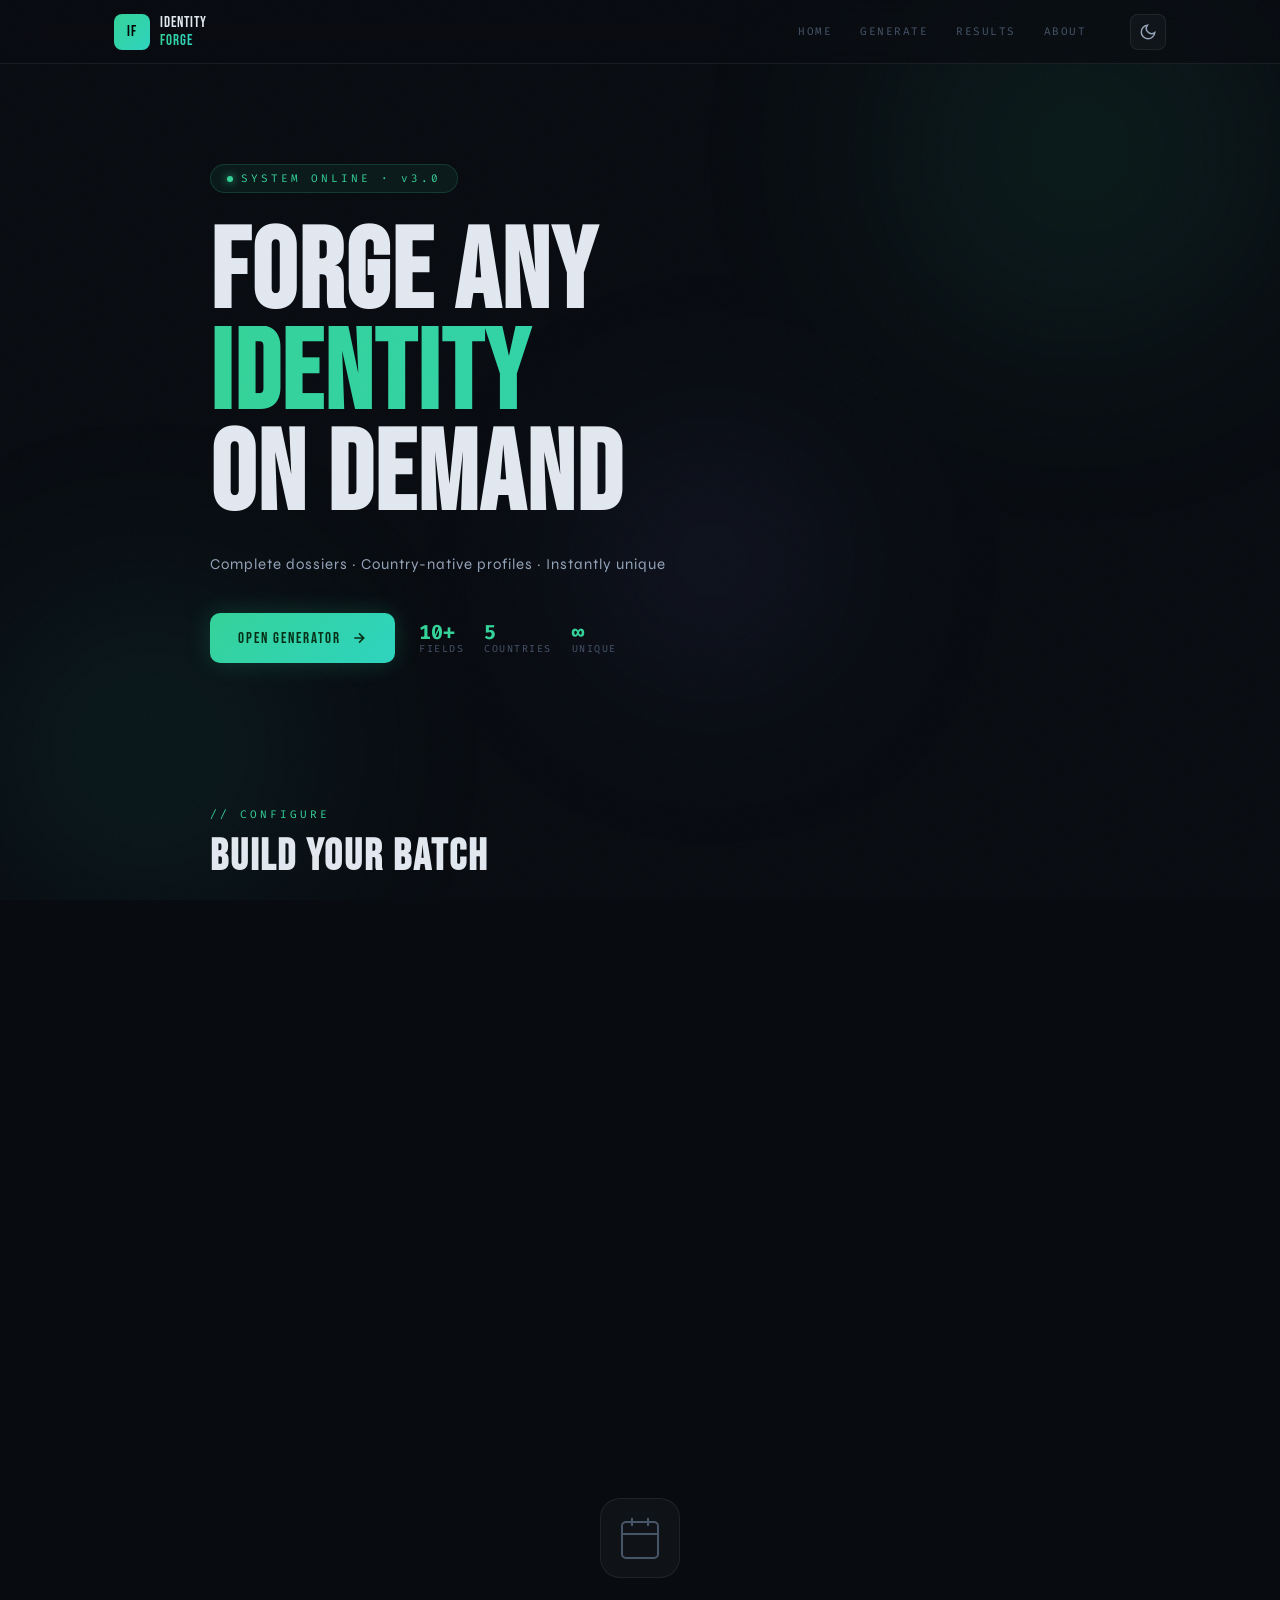
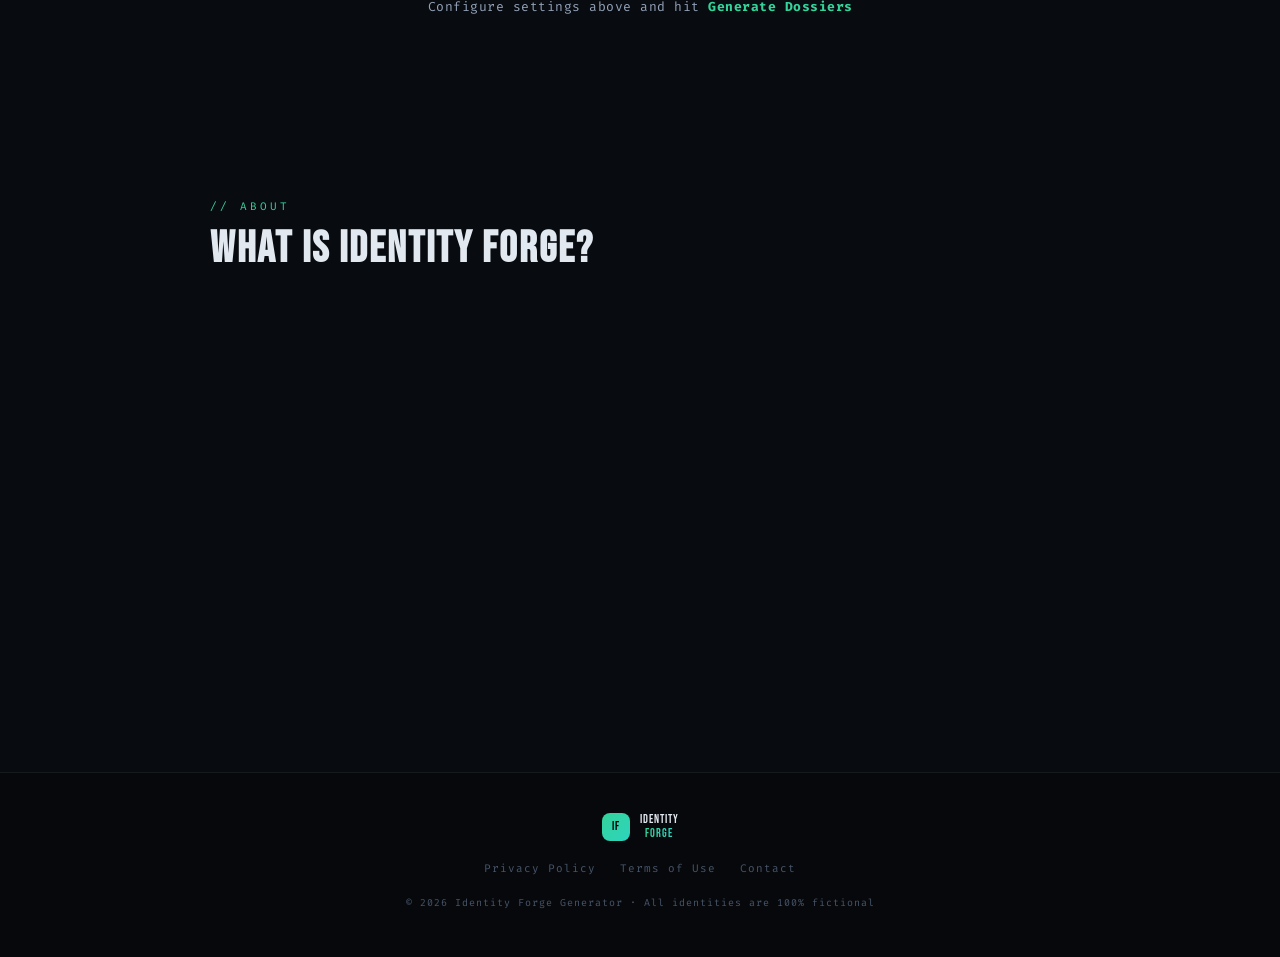
==== commit b5f17fd2: "Add files via upload" ====
--- a/index.html
+++ b/index.html
@@ -1,120 +1,298 @@
 <!DOCTYPE html>
 <html lang="en">
 <head>
-    <meta charset="UTF-8">
-    <meta name="viewport" content="width=device-width, initial-scale=1.0">
-    <title>Identity Forge Generator</title>
-    <link rel="stylesheet" href="style.css">
-    <link href="https://fonts.googleapis.com/css2?family=Inter:wght@300;400;600;800&display=swap" rel="stylesheet">
-    <link rel="stylesheet" href="https://cdnjs.cloudflare.com/ajax/libs/font-awesome/6.4.0/css/all.min.css">
+  <meta charset="UTF-8" />
+  <meta name="viewport" content="width=device-width, initial-scale=1.0" />
+  <title>Identity Forge — Dossier Generator</title>
+  <link rel="preconnect" href="https://fonts.googleapis.com" />
+  <link
+    href="https://fonts.googleapis.com/css2?family=Bebas+Neue&family=Syne:wght@400;600;700;800&family=Fira+Code:wght@300;400;500&display=swap"
+    rel="stylesheet"
+  />
+  <link rel="stylesheet" href="style.css" />
 </head>
 <body>
-    <header class="header">
-        <div class="logo">
-            <i class="fa-solid fa-user-astronaut"></i> Identity Forge
-        </div>
-        <div class="theme-toggle" id="themeToggle">
-            <i class="fa-solid fa-moon"></i>
-        </div>
-        <div class="hamburger" id="hamburgerMenu">
-            <i class="fa-solid fa-bars"></i>
-        </div>
-        <nav class="nav-menu" id="navMenu">
-            <a href="#home">Home</a>
-            <a href="#generator">Generator</a>
-            <a href="#about">About</a>
-        </nav>
-    </header>
-
-    <main>
-        <section id="home" class="hero-section">
-            <div class="glow-bg"></div>
-            <h1 class="hero-title">Generate Realistic Identities Instantly</h1>
-            <p class="hero-subtitle">Fast • Random • Secure</p>
-            <button class="cta-button" onclick="document.getElementById('generator').scrollIntoView({behavior: 'smooth'})">Start Generating</button>
-        </section>
-
-        <section id="generator" class="generator-section">
-            <div class="glass-card controls-card">
-                <h2>Configuration</h2>
-                
-                <div class="input-group">
-                    <label for="gender">Gender</label>
-                    <select id="gender">
-                        <option value="any">Any</option>
-                        <option value="male">Male</option>
-                        <option value="female">Female</option>
-                    </select>
-                </div>
-
-                <div class="input-group">
-                    <label for="country">Country</label>
-                    <select id="country">
-                        <option value="random">Random Country</option>
-                        <option value="usa">USA</option>
-                        <option value="uk">UK</option>
-                        <option value="canada">Canada</option>
-                        <option value="germany">Germany</option>
-                        <option value="australia">Australia</option>
-                    </select>
-                </div>
-
-                <div class="input-group">
-                    <label for="quantity">Quantity: <span id="quantityValue">1</span></label>
-                    <input type="range" id="quantity" min="1" max="20" value="1">
-                </div>
-
-                <div class="toggle-group">
-                    <label class="switch">
-                        <input type="checkbox" id="randomMode">
-                        <span class="slider round"></span>
-                    </label>
-                    <span>Fully Random Mode</span>
-                </div>
-
-                <div class="button-group desktop-only">
-                    <button id="generateBtn" class="primary-btn"><i class="fa-solid fa-wand-magic-sparkles"></i> Generate</button>
-                    <button id="resetBtn" class="secondary-btn"><i class="fa-solid fa-rotate-right"></i> Reset</button>
-                </div>
-            </div>
-
-            <div class="glass-card output-card">
-                <div class="output-header">
-                    <h2>Generated Identities</h2>
-                    <div class="output-actions">
-                        <button id="copyAllBtn" class="icon-btn" title="Copy All"><i class="fa-solid fa-copy"></i></button>
-                        <button id="downloadBtn" class="icon-btn" title="Download TXT"><i class="fa-solid fa-download"></i></button>
-                    </div>
-                </div>
-                
-                <div id="loadingSpinner" class="loading-spinner hidden">
-                    <div class="spinner"></div>
-                </div>
-                
-                <div id="resultsContainer" class="results-container">
-                    <!-- Cards will be generated here -->
-                </div>
-            </div>
-        </section>
-    </main>
-
-    <footer id="about">
-        <p>&copy; 2026 Identity Forge Generator</p>
-        <div class="footer-links">
-            <a href="#">Privacy Policy</a>
-            <a href="#">Terms</a>
-            <a href="#">Contact</a>
-        </div>
-    </footer>
-
-    <!-- Mobile Sticky Button -->
-    <div class="sticky-bottom mobile-only">
-        <button id="generateBtnMobile" class="primary-btn full-width"><i class="fa-solid fa-wand-magic-sparkles"></i> Generate Identity</button>
+
+  <!-- ░ NOISE OVERLAY ░ -->
+  <div class="noise" aria-hidden="true"></div>
+
+  <!-- ░ AURORA ORBS ░ -->
+  <div class="aurora" aria-hidden="true">
+    <div class="aurora__orb aurora__orb--1"></div>
+    <div class="aurora__orb aurora__orb--2"></div>
+    <div class="aurora__orb aurora__orb--3"></div>
+  </div>
+
+  <!-- ░ HEADER ░ -->
+  <header class="header">
+    <div class="header__inner">
+      <a class="logo" href="#">
+        <span class="logo__mark">IF</span>
+        <span class="logo__text">
+          Identity<br /><em>Forge</em>
+        </span>
+      </a>
+
+      <nav class="nav" id="nav">
+        <a class="nav__link" data-scroll="hero">HOME</a>
+        <a class="nav__link" data-scroll="generator">GENERATE</a>
+        <a class="nav__link" data-scroll="output">RESULTS</a>
+        <a class="nav__link" data-scroll="about">ABOUT</a>
+      </nav>
+
+      <div class="header__actions">
+        <button class="btn-icon" id="themeBtn" title="Toggle theme" aria-label="Toggle theme">
+          <svg id="moonIcon" width="18" height="18" viewBox="0 0 24 24" fill="none" stroke="currentColor" stroke-width="2"><path d="M21 12.79A9 9 0 1 1 11.21 3 7 7 0 0 0 21 12.79z"/></svg>
+          <svg id="sunIcon" width="18" height="18" viewBox="0 0 24 24" fill="none" stroke="currentColor" stroke-width="2" style="display:none"><circle cx="12" cy="12" r="5"/><line x1="12" y1="1" x2="12" y2="3"/><line x1="12" y1="21" x2="12" y2="23"/><line x1="4.22" y1="4.22" x2="5.64" y2="5.64"/><line x1="18.36" y1="18.36" x2="19.78" y2="19.78"/><line x1="1" y1="12" x2="3" y2="12"/><line x1="21" y1="12" x2="23" y2="12"/><line x1="4.22" y1="19.78" x2="5.64" y2="18.36"/><line x1="18.36" y1="5.64" x2="19.78" y2="4.22"/></svg>
+        </button>
+        <button class="hamburger" id="hamburger" aria-label="Toggle menu" aria-expanded="false">
+          <span></span><span></span><span></span>
+        </button>
+      </div>
     </div>
-
-    <!-- Toast Notification -->
-    <div id="toast" class="toast">Copied to clipboard!</div>
-
-    <script src="app.js"></script>
+  </header>
+
+  <!-- ░ MOBILE NAV DRAWER ░ -->
+  <div class="drawer" id="drawer" aria-hidden="true">
+    <a class="drawer__link" data-scroll="hero">HOME</a>
+    <a class="drawer__link" data-scroll="generator">GENERATE</a>
+    <a class="drawer__link" data-scroll="output">RESULTS</a>
+    <a class="drawer__link" data-scroll="about">ABOUT</a>
+  </div>
+  <div class="drawer-overlay" id="drawerOverlay"></div>
+
+  <main>
+
+    <!-- ░░ HERO ░░ -->
+    <section class="hero" id="hero">
+      <div class="hero__tag">
+        <span class="pulse-dot"></span> SYSTEM ONLINE · v3.0
+      </div>
+      <h1 class="hero__title">
+        <span class="hero__line">Forge Any</span>
+        <span class="hero__line hero__line--accent">Identity</span>
+        <span class="hero__line">On Demand</span>
+      </h1>
+      <p class="hero__sub">
+        Complete dossiers · Country-native profiles · Instantly unique
+      </p>
+      <div class="hero__ctas">
+        <button class="btn-primary" data-scroll="generator">
+          <span>Open Generator</span>
+          <svg width="16" height="16" viewBox="0 0 24 24" fill="none" stroke="currentColor" stroke-width="2.5"><path d="M5 12h14M12 5l7 7-7 7"/></svg>
+        </button>
+        <div class="hero__stat-strip">
+          <div class="hero__stat"><strong>10+</strong><span>Fields</span></div>
+          <div class="hero__stat"><strong>5</strong><span>Countries</span></div>
+          <div class="hero__stat"><strong>∞</strong><span>Unique</span></div>
+        </div>
+      </div>
+    </section>
+
+    <!-- ░░ GENERATOR ░░ -->
+    <section class="section" id="generator">
+      <div class="section__label">// CONFIGURE</div>
+      <h2 class="section__title">Build Your Batch</h2>
+
+      <div class="panel reveal">
+        <div class="panel__grid">
+
+          <!-- Gender -->
+          <div class="field">
+            <label class="field__label" for="genderSelect">
+              <svg width="14" height="14" viewBox="0 0 24 24" fill="none" stroke="currentColor" stroke-width="2"><circle cx="12" cy="8" r="4"/><path d="M12 16c-4 0-7 2-7 4h14c0-2-3-4-7-4z"/></svg>
+              GENDER
+            </label>
+            <div class="select-wrap">
+              <select id="genderSelect">
+                <option value="any">Any / Random</option>
+                <option value="male">Male</option>
+                <option value="female">Female</option>
+              </select>
+            </div>
+          </div>
+
+          <!-- Country -->
+          <div class="field">
+            <label class="field__label" for="countrySelect">
+              <svg width="14" height="14" viewBox="0 0 24 24" fill="none" stroke="currentColor" stroke-width="2"><circle cx="12" cy="12" r="10"/><line x1="2" y1="12" x2="22" y2="12"/><path d="M12 2a15.3 15.3 0 0 1 4 10 15.3 15.3 0 0 1-4 10 15.3 15.3 0 0 1-4-10 15.3 15.3 0 0 1 4-10z"/></svg>
+              COUNTRY
+            </label>
+            <div class="select-wrap">
+              <select id="countrySelect">
+                <option value="random">🎲 Random</option>
+                <option value="usa">🇺🇸 United States</option>
+                <option value="uk">🇬🇧 United Kingdom</option>
+                <option value="canada">🇨🇦 Canada</option>
+                <option value="germany">🇩🇪 Germany</option>
+                <option value="australia">🇦🇺 Australia</option>
+              </select>
+            </div>
+          </div>
+
+          <!-- Quantity -->
+          <div class="field field--full">
+            <label class="field__label">
+              <svg width="14" height="14" viewBox="0 0 24 24" fill="none" stroke="currentColor" stroke-width="2"><rect x="3" y="3" width="7" height="7"/><rect x="14" y="3" width="7" height="7"/><rect x="3" y="14" width="7" height="7"/><rect x="14" y="14" width="7" height="7"/></svg>
+              QUANTITY &mdash; <strong id="qtyLabel">3</strong> identities
+            </label>
+            <div class="range-track">
+              <input type="range" id="quantityRange" min="1" max="20" value="3" />
+            </div>
+            <div class="range-ticks">
+              <span>1</span><span>5</span><span>10</span><span>15</span><span>20</span>
+            </div>
+          </div>
+
+        </div>
+
+        <!-- Toggles -->
+        <div class="toggles-row">
+          <div class="toggle-item">
+            <label class="toggle-label" for="fullRandomToggle">
+              <svg width="14" height="14" viewBox="0 0 24 24" fill="none" stroke="currentColor" stroke-width="2"><polyline points="16 3 21 3 21 8"/><line x1="4" y1="20" x2="21" y2="3"/><polyline points="21 16 21 21 16 21"/><line x1="4" y1="4" x2="9" y2="9"/></svg>
+              Full Random Mode
+            </label>
+            <label class="toggle" for="fullRandomToggle">
+              <input type="checkbox" id="fullRandomToggle" />
+              <span class="toggle__track"></span>
+            </label>
+          </div>
+          <div class="toggle-item">
+            <label class="toggle-label" for="includeAddressToggle">
+              <svg width="14" height="14" viewBox="0 0 24 24" fill="none" stroke="currentColor" stroke-width="2"><path d="M21 10c0 7-9 13-9 13S3 17 3 10a9 9 0 0 1 18 0z"/><circle cx="12" cy="10" r="3"/></svg>
+              Include Address
+            </label>
+            <label class="toggle" for="includeAddressToggle">
+              <input type="checkbox" id="includeAddressToggle" checked />
+              <span class="toggle__track"></span>
+            </label>
+          </div>
+          <div class="toggle-item">
+            <label class="toggle-label" for="includePhoneToggle">
+              <svg width="14" height="14" viewBox="0 0 24 24" fill="none" stroke="currentColor" stroke-width="2"><path d="M22 16.92v3a2 2 0 0 1-2.18 2 19.79 19.79 0 0 1-8.63-3.07A19.5 19.5 0 0 1 4.99 12a19.79 19.79 0 0 1-3.07-8.67A2 2 0 0 1 3.9 1.17h3a2 2 0 0 1 2 1.72c.127.96.361 1.903.7 2.81a2 2 0 0 1-.45 2.11L8.09 8.91A16 16 0 0 0 15 15.91l1.27-1.27a2 2 0 0 1 2.11-.45c.907.339 1.85.573 2.81.7A2 2 0 0 1 22 16.92z"/></svg>
+              Include Phone
+            </label>
+            <label class="toggle" for="includePhoneToggle">
+              <input type="checkbox" id="includePhoneToggle" checked />
+              <span class="toggle__track"></span>
+            </label>
+          </div>
+        </div>
+
+        <!-- Action Buttons -->
+        <div class="action-row">
+          <button class="btn-primary" id="genBtn">
+            <svg class="btn-spinner" viewBox="0 0 24 24" fill="none" stroke="currentColor" stroke-width="2.5"><path d="M12 2v4M12 18v4M4.93 4.93l2.83 2.83M16.24 16.24l2.83 2.83M2 12h4M18 12h4M4.93 19.07l2.83-2.83M16.24 7.76l2.83-2.83"/></svg>
+            <svg class="btn-icon-gen" width="16" height="16" viewBox="0 0 24 24" fill="none" stroke="currentColor" stroke-width="2.5"><polygon points="13 2 3 14 12 14 11 22 21 10 12 10 13 2"/></svg>
+            <span class="btn-text">GENERATE DOSSIERS</span>
+          </button>
+          <button class="btn-ghost" id="resetBtn">
+            <svg width="14" height="14" viewBox="0 0 24 24" fill="none" stroke="currentColor" stroke-width="2"><polyline points="1 4 1 10 7 10"/><path d="M3.51 15a9 9 0 1 0 .49-3.8"/></svg>
+            RESET
+          </button>
+        </div>
+
+      </div>
+    </section>
+
+    <!-- ░░ OUTPUT ░░ -->
+    <section class="section" id="output">
+      <div class="output-header" id="outputHeader" style="display:none">
+        <div>
+          <div class="section__label">// RESULTS</div>
+          <h2 class="section__title">
+            Generated Dossiers <span class="badge" id="outputCount">0</span>
+          </h2>
+        </div>
+        <div class="output-actions">
+          <button class="btn-ghost btn-sm" id="copyAllBtn">
+            <svg width="13" height="13" viewBox="0 0 24 24" fill="none" stroke="currentColor" stroke-width="2"><rect x="9" y="9" width="13" height="13" rx="2"/><path d="M5 15H4a2 2 0 0 1-2-2V4a2 2 0 0 1 2-2h9a2 2 0 0 1 2 2v1"/></svg>
+            COPY ALL
+          </button>
+          <button class="btn-ghost btn-sm" id="downloadBtn">
+            <svg width="13" height="13" viewBox="0 0 24 24" fill="none" stroke="currentColor" stroke-width="2"><path d="M21 15v4a2 2 0 0 1-2 2H5a2 2 0 0 1-2-2v-4"/><polyline points="7 10 12 15 17 10"/><line x1="12" y1="15" x2="12" y2="3"/></svg>
+            DOWNLOAD TXT
+          </button>
+          <button class="btn-ghost btn-sm" id="clearBtn">
+            <svg width="13" height="13" viewBox="0 0 24 24" fill="none" stroke="currentColor" stroke-width="2"><polyline points="3 6 5 6 21 6"/><path d="M19 6l-1 14H6L5 6"/><path d="M10 11v6M14 11v6"/></svg>
+            CLEAR
+          </button>
+        </div>
+      </div>
+
+      <!-- Cards mount here -->
+      <div class="cards-grid" id="cardsGrid">
+        <div class="empty-state" id="emptyState">
+          <div class="empty-state__icon">
+            <svg width="48" height="48" viewBox="0 0 24 24" fill="none" stroke="currentColor" stroke-width="1"><rect x="3" y="4" width="18" height="18" rx="2"/><line x1="16" y1="2" x2="16" y2="6"/><line x1="8" y1="2" x2="8" y2="6"/><line x1="3" y1="10" x2="21" y2="10"/><line x1="8" y1="14" x2="8" y2="14"/><line x1="12" y1="14" x2="12" y2="14"/><line x1="16" y1="14" x2="16" y2="14"/></svg>
+          </div>
+          <p>Configure settings above and hit <strong>Generate Dossiers</strong></p>
+        </div>
+      </div>
+    </section>
+
+    <!-- ░░ ABOUT ░░ -->
+    <section class="section" id="about">
+      <div class="section__label">// ABOUT</div>
+      <h2 class="section__title">What Is Identity Forge?</h2>
+      <div class="about-grid reveal">
+        <div class="about-card">
+          <div class="about-card__icon">🛡️</div>
+          <h3>Privacy-Safe</h3>
+          <p>All profiles are entirely fictional. No real personal data is used, stored, or transmitted. Everything runs locally in your browser.</p>
+        </div>
+        <div class="about-card">
+          <div class="about-card__icon">🌍</div>
+          <h3>Country-Native</h3>
+          <p>Names, addresses, phone formats, and email domains are all country-appropriate — not just random strings.</p>
+        </div>
+        <div class="about-card">
+          <div class="about-card__icon">🔒</div>
+          <h3>Always Unique</h3>
+          <p>A deduplication system ensures no two identities in a batch share the same name combination. Every dossier is distinct.</p>
+        </div>
+        <div class="about-card">
+          <div class="about-card__icon">⚡</div>
+          <h3>Instant Export</h3>
+          <p>Copy individual dossiers, copy all at once, or download the full batch as a formatted .txt file — instantly.</p>
+        </div>
+      </div>
+    </section>
+
+  </main>
+
+  <!-- ░ FOOTER ░ -->
+  <footer class="footer">
+    <div class="footer__inner">
+      <div class="logo logo--sm">
+        <span class="logo__mark">IF</span>
+        <span class="logo__text">Identity<br /><em>Forge</em></span>
+      </div>
+      <div class="footer__links">
+        <a href="#">Privacy Policy</a>
+        <a href="#">Terms of Use</a>
+        <a href="#">Contact</a>
+      </div>
+      <p class="footer__copy">© 2026 Identity Forge Generator · All identities are 100% fictional</p>
+    </div>
+  </footer>
+
+  <!-- ░ STICKY MOBILE BAR ░ -->
+  <div class="mobile-bar" id="mobileBar">
+    <button class="btn-primary btn-primary--full" id="genBtnMobile">
+      <svg class="btn-spinner" viewBox="0 0 24 24" fill="none" stroke="currentColor" stroke-width="2.5"><path d="M12 2v4M12 18v4M4.93 4.93l2.83 2.83M16.24 16.24l2.83 2.83M2 12h4M18 12h4M4.93 19.07l2.83-2.83M16.24 7.76l2.83-2.83"/></svg>
+      <svg class="btn-icon-gen" width="16" height="16" viewBox="0 0 24 24" fill="none" stroke="currentColor" stroke-width="2.5"><polygon points="13 2 3 14 12 14 11 22 21 10 12 10 13 2"/></svg>
+      <span class="btn-text">GENERATE</span>
+    </button>
+    <button class="btn-ghost btn-ghost--icon" id="resetBtnMobile">
+      <svg width="16" height="16" viewBox="0 0 24 24" fill="none" stroke="currentColor" stroke-width="2"><polyline points="1 4 1 10 7 10"/><path d="M3.51 15a9 9 0 1 0 .49-3.8"/></svg>
+    </button>
+  </div>
+
+  <!-- ░ TOAST ░ -->
+  <div class="toast" id="toast" role="status" aria-live="polite"></div>
+
+  <script src="script.js"></script>
 </body>
 </html>
--- a/style.css
+++ b/style.css
@@ -1,584 +1,1135 @@
+/* ╔══════════════════════════════════════════════════════╗
+   ║  IDENTITY FORGE — STYLESHEET                        ║
+   ║  Aesthetic: Classified Dossier / Terminal Dark       ║
+   ╚══════════════════════════════════════════════════════╝ */
+
+/* ── RESET ─────────────────────────────────────────────── */
+*, *::before, *::after { box-sizing: border-box; margin: 0; padding: 0; }
+html { scroll-behavior: smooth; }
+
+/* ── DESIGN TOKENS ──────────────────────────────────────── */
 :root {
-    --bg-color: #0a0a0a;
-    --text-color: #ffffff;
-    --text-secondary: #a0a0a0;
-    --accent-blue: #00f0ff;
-    --accent-purple: #9d00ff;
-    --card-bg: rgba(255, 255, 255, 0.05);
-    --card-border: rgba(255, 255, 255, 0.1);
-    --input-bg: rgba(0, 0, 0, 0.5);
-    --border-radius: 16px;
-    --transition-speed: 0.3s;
-}
-
-[data-theme="light"] {
-    --bg-color: #f0f2f5;
-    --text-color: #1a1a1a;
-    --text-secondary: #555555;
-    --card-bg: rgba(255, 255, 255, 0.7);
-    --card-border: rgba(0, 0, 0, 0.1);
-    --input-bg: rgba(255, 255, 255, 0.9);
-    --accent-blue: #0088ff;
-    --accent-purple: #7a00cc;
-}
-
-* {
-    margin: 0;
-    padding: 0;
-    box-sizing: border-box;
-    font-family: 'Inter', sans-serif;
-}
-
+  /* Colors */
+  --bg:           #080b10;
+  --bg2:          #0d1117;
+  --bg3:          #131922;
+  --surface:      rgba(255,255,255,0.03);
+  --surface-hov:  rgba(255,255,255,0.06);
+  --border:       rgba(255,255,255,0.07);
+  --border-accent:rgba(52,211,153,0.25);
+
+  /* Accents */
+  --emerald:      #34d399;
+  --emerald-dim:  #1a7a57;
+  --teal:         #2dd4bf;
+  --amber:        #fbbf24;
+  --rose:         #fb7185;
+  --indigo:       #818cf8;
+
+  /* Text */
+  --text:         #e2e8f0;
+  --text-mid:     #94a3b8;
+  --text-dim:     #475569;
+
+  /* Typography */
+  --font-display: 'Bebas Neue', sans-serif;
+  --font-body:    'Syne', sans-serif;
+  --font-mono:    'Fira Code', monospace;
+
+  /* Misc */
+  --radius:       14px;
+  --radius-sm:    8px;
+  --header-h:     64px;
+  --transition:   0.22s cubic-bezier(0.4, 0, 0.2, 1);
+}
+
+/* ── LIGHT MODE ─────────────────────────────────────────── */
+.light {
+  --bg:           #f1f5f9;
+  --bg2:          #e8eff9;
+  --bg3:          #dde7f5;
+  --surface:      rgba(255,255,255,0.7);
+  --surface-hov:  rgba(255,255,255,0.9);
+  --border:       rgba(0,0,0,0.08);
+  --border-accent:rgba(5,150,105,0.3);
+  --emerald:      #059669;
+  --emerald-dim:  #d1fae5;
+  --text:         #0f172a;
+  --text-mid:     #475569;
+  --text-dim:     #94a3b8;
+}
+
+/* ── BASE ───────────────────────────────────────────────── */
 body {
-    background-color: var(--bg-color);
-    color: var(--text-color);
-    transition: background-color var(--transition-speed), color var(--transition-speed);
-    overflow-x: hidden;
-    padding-bottom: 80px; /* Space for sticky mobile button */
-}
-
-/* Typography */
-h1, h2, h3 {
-    font-weight: 800;
-}
-
-/* Header */
+  font-family: var(--font-body);
+  background: var(--bg);
+  color: var(--text);
+  min-height: 100vh;
+  overflow-x: hidden;
+  transition: background var(--transition), color var(--transition);
+  position: relative;
+}
+
+/* ── NOISE TEXTURE ──────────────────────────────────────── */
+.noise {
+  position: fixed;
+  inset: 0;
+  pointer-events: none;
+  z-index: 999;
+  opacity: 0.025;
+  background-image: url("data:image/svg+xml,%3Csvg viewBox='0 0 256 256' xmlns='http://www.w3.org/2000/svg'%3E%3Cfilter id='noise'%3E%3CfeTurbulence type='fractalNoise' baseFrequency='0.9' numOctaves='4' stitchTiles='stitch'/%3E%3C/filter%3E%3Crect width='100%25' height='100%25' filter='url(%23noise)'/%3E%3C/svg%3E");
+  background-repeat: repeat;
+  background-size: 128px 128px;
+}
+.light .noise { opacity: 0.015; }
+
+/* ── AURORA BACKGROUND ──────────────────────────────────── */
+.aurora {
+  position: fixed;
+  inset: 0;
+  pointer-events: none;
+  z-index: 0;
+  overflow: hidden;
+}
+.aurora__orb {
+  position: absolute;
+  border-radius: 50%;
+  filter: blur(100px);
+  opacity: 0.12;
+  animation: auroraDrift 25s ease-in-out infinite alternate;
+}
+.aurora__orb--1 {
+  width: 600px; height: 600px;
+  background: radial-gradient(circle, var(--emerald), transparent 70%);
+  top: -150px; right: -100px;
+  animation-delay: 0s;
+}
+.aurora__orb--2 {
+  width: 500px; height: 500px;
+  background: radial-gradient(circle, var(--teal), transparent 70%);
+  bottom: -100px; left: -100px;
+  animation-delay: -9s;
+}
+.aurora__orb--3 {
+  width: 400px; height: 400px;
+  background: radial-gradient(circle, var(--indigo), transparent 70%);
+  top: 40%; left: 40%;
+  animation-delay: -17s;
+}
+@keyframes auroraDrift {
+  from { transform: translate(0, 0) scale(1); }
+  to   { transform: translate(60px, 80px) scale(1.15); }
+}
+.light .aurora__orb { opacity: 0.06; }
+
+/* ── HEADER ─────────────────────────────────────────────── */
 .header {
-    display: flex;
-    justify-content: space-between;
-    align-items: center;
-    padding: 20px;
-    background: rgba(10, 10, 10, 0.8);
-    backdrop-filter: blur(10px);
-    position: fixed;
-    top: 0;
-    width: 100%;
-    z-index: 1000;
-    border-bottom: 1px solid var(--card-border);
-}
-
-[data-theme="light"] .header {
-    background: rgba(240, 242, 245, 0.8);
-}
-
+  position: sticky;
+  top: 0;
+  z-index: 200;
+  height: var(--header-h);
+  backdrop-filter: blur(24px);
+  -webkit-backdrop-filter: blur(24px);
+  background: rgba(8,11,16,0.75);
+  border-bottom: 1px solid var(--border);
+  transition: background var(--transition);
+}
+.light .header { background: rgba(241,245,249,0.82); }
+
+.header__inner {
+  max-width: 1100px;
+  margin: 0 auto;
+  padding: 0 24px;
+  height: 100%;
+  display: flex;
+  align-items: center;
+  gap: 32px;
+}
+
+/* Logo */
 .logo {
-    font-size: 1.5rem;
-    font-weight: 800;
-    background: linear-gradient(45deg, var(--accent-blue), var(--accent-purple));
-    -webkit-background-clip: text;
-    -webkit-text-fill-color: transparent;
-    display: flex;
-    align-items: center;
-    gap: 10px;
-}
-
-.logo i {
-    -webkit-text-fill-color: var(--accent-blue);
-}
-
-.theme-toggle, .hamburger {
-    cursor: pointer;
-    font-size: 1.5rem;
-    color: var(--text-color);
-}
-
+  display: flex;
+  align-items: center;
+  gap: 10px;
+  text-decoration: none;
+  flex-shrink: 0;
+}
+.logo__mark {
+  width: 36px; height: 36px;
+  background: linear-gradient(135deg, var(--emerald), var(--teal));
+  border-radius: 8px;
+  display: flex; align-items: center; justify-content: center;
+  font-family: var(--font-display);
+  font-size: 15px;
+  color: #000;
+  letter-spacing: 1px;
+  flex-shrink: 0;
+}
+.logo__text {
+  font-family: var(--font-display);
+  font-size: 15px;
+  line-height: 1.15;
+  color: var(--text);
+  letter-spacing: 1px;
+}
+.logo__text em {
+  font-style: normal;
+  background: linear-gradient(90deg, var(--emerald), var(--teal));
+  -webkit-background-clip: text;
+  -webkit-text-fill-color: transparent;
+  background-clip: text;
+}
+.logo--sm .logo__mark { width: 28px; height: 28px; font-size: 12px; }
+.logo--sm .logo__text { font-size: 12px; }
+
+/* Nav */
+.nav {
+  display: none;
+  gap: 4px;
+  margin-left: auto;
+}
+@media (min-width: 768px) { .nav { display: flex; } }
+
+.nav__link {
+  font-family: var(--font-mono);
+  font-size: 11px;
+  letter-spacing: 1.5px;
+  color: var(--text-dim);
+  text-decoration: none;
+  padding: 6px 12px;
+  border-radius: 6px;
+  cursor: pointer;
+  transition: color var(--transition), background var(--transition);
+}
+.nav__link:hover {
+  color: var(--emerald);
+  background: rgba(52,211,153,0.07);
+}
+
+.header__actions {
+  display: flex;
+  align-items: center;
+  gap: 8px;
+  margin-left: auto;
+}
+@media (min-width: 768px) { .header__actions { margin-left: 0; } }
+
+.btn-icon {
+  width: 36px; height: 36px;
+  display: flex; align-items: center; justify-content: center;
+  background: var(--surface);
+  border: 1px solid var(--border);
+  border-radius: var(--radius-sm);
+  color: var(--text-mid);
+  cursor: pointer;
+  transition: all var(--transition);
+}
+.btn-icon:hover { color: var(--emerald); border-color: var(--border-accent); }
+
+/* Hamburger */
 .hamburger {
-    display: none;
-}
-
-.nav-menu {
-    display: flex;
-    gap: 20px;
-}
-
-.nav-menu a {
-    color: var(--text-color);
-    text-decoration: none;
-    font-weight: 600;
-    transition: color 0.3s;
-}
-
-.nav-menu a:hover {
-    color: var(--accent-blue);
-}
-
-/* Hero Section */
-.hero-section {
-    min-height: 100vh;
-    display: flex;
-    flex-direction: column;
-    justify-content: center;
-    align-items: center;
-    text-align: center;
-    padding: 100px 20px 20px;
-    position: relative;
-    overflow: hidden;
-}
-
-.glow-bg {
-    position: absolute;
-    width: 300px;
-    height: 300px;
-    background: radial-gradient(circle, var(--accent-purple) 0%, transparent 70%);
-    opacity: 0.3;
-    top: 50%;
-    left: 50%;
-    transform: translate(-50%, -50%);
-    filter: blur(50px);
-    z-index: -1;
-    animation: pulse 4s infinite alternate;
-}
-
-@keyframes pulse {
-    0% { transform: translate(-50%, -50%) scale(1); opacity: 0.2; }
-    100% { transform: translate(-50%, -50%) scale(1.5); opacity: 0.4; }
-}
-
-.hero-title {
-    font-size: 3rem;
-    margin-bottom: 20px;
-    background: linear-gradient(to right, #fff, var(--text-secondary));
-    -webkit-background-clip: text;
-    -webkit-text-fill-color: transparent;
-}
-
-[data-theme="light"] .hero-title {
-    background: linear-gradient(to right, #111, #555);
-    -webkit-background-clip: text;
-    -webkit-text-fill-color: transparent;
-}
-
-.hero-subtitle {
-    font-size: 1.2rem;
-    color: var(--accent-blue);
-    margin-bottom: 40px;
-    letter-spacing: 2px;
-}
-
-.cta-button {
-    background: linear-gradient(45deg, var(--accent-blue), var(--accent-purple));
-    color: white;
-    border: none;
-    padding: 15px 40px;
-    border-radius: 30px;
-    font-size: 1.2rem;
-    font-weight: 800;
-    cursor: pointer;
-    box-shadow: 0 0 20px rgba(0, 240, 255, 0.4);
-    transition: transform 0.3s, box-shadow 0.3s;
-}
-
-.cta-button:hover {
-    transform: translateY(-3px);
-    box-shadow: 0 0 30px rgba(157, 0, 255, 0.6);
-}
-
-/* Generator Section */
-.generator-section {
-    padding: 40px 20px;
-    max-width: 1200px;
-    margin: 0 auto;
-    display: grid;
-    grid-template-columns: 1fr;
-    gap: 30px;
-}
-
-/* Glassmorphism Cards */
-.glass-card {
-    background: var(--card-bg);
-    backdrop-filter: blur(16px);
-    -webkit-backdrop-filter: blur(16px);
-    border: 1px solid var(--card-border);
-    border-radius: var(--border-radius);
-    padding: 30px;
-    box-shadow: 0 4px 30px rgba(0, 0, 0, 0.1);
-}
-
-/* Form Controls */
-.input-group {
-    margin-bottom: 20px;
-}
-
-.input-group label {
-    display: block;
-    margin-bottom: 8px;
-    font-weight: 600;
-    color: var(--text-secondary);
-}
-
-select, input[type="range"] {
-    width: 100%;
-    padding: 15px;
-    background: var(--input-bg);
-    color: var(--text-color);
-    border: 1px solid var(--card-border);
-    border-radius: 12px;
-    font-size: 1rem;
-    outline: none;
-    transition: border-color 0.3s;
-    appearance: none;
-}
-
+  display: flex;
+  flex-direction: column;
+  justify-content: center;
+  gap: 5px;
+  width: 36px; height: 36px;
+  background: var(--surface);
+  border: 1px solid var(--border);
+  border-radius: var(--radius-sm);
+  cursor: pointer;
+  padding: 0 9px;
+  transition: border-color var(--transition);
+}
+.hamburger:hover { border-color: var(--border-accent); }
+.hamburger span {
+  display: block;
+  height: 1.5px;
+  background: var(--text-mid);
+  border-radius: 2px;
+  transition: all 0.3s ease;
+}
+.hamburger[aria-expanded="true"] span:nth-child(1) { transform: rotate(45deg) translate(4.7px, 4.7px); }
+.hamburger[aria-expanded="true"] span:nth-child(2) { opacity: 0; transform: scaleX(0); }
+.hamburger[aria-expanded="true"] span:nth-child(3) { transform: rotate(-45deg) translate(4.7px, -4.7px); }
+@media (min-width: 768px) { .hamburger { display: none; } }
+
+/* ── MOBILE DRAWER ──────────────────────────────────────── */
+.drawer {
+  position: fixed;
+  top: var(--header-h);
+  left: 0; right: 0;
+  z-index: 190;
+  background: rgba(8,11,16,0.97);
+  backdrop-filter: blur(24px);
+  border-bottom: 1px solid var(--border);
+  padding: 16px 24px;
+  display: flex;
+  flex-direction: column;
+  transform: translateY(-110%);
+  opacity: 0;
+  transition: transform 0.35s cubic-bezier(0.4,0,0.2,1), opacity 0.25s;
+}
+.light .drawer { background: rgba(241,245,249,0.97); }
+.drawer.open { transform: translateY(0); opacity: 1; }
+
+.drawer__link {
+  font-family: var(--font-mono);
+  font-size: 13px;
+  letter-spacing: 2px;
+  color: var(--text-mid);
+  text-decoration: none;
+  padding: 14px 0;
+  border-bottom: 1px solid var(--border);
+  cursor: pointer;
+  transition: color var(--transition);
+  display: flex; align-items: center; gap: 12px;
+}
+.drawer__link:last-child { border-bottom: none; }
+.drawer__link:hover { color: var(--emerald); }
+
+.drawer-overlay {
+  position: fixed;
+  inset: 0;
+  z-index: 180;
+  display: none;
+}
+.drawer-overlay.active { display: block; }
+
+/* ── MAIN WRAPPER ───────────────────────────────────────── */
+main {
+  position: relative;
+  z-index: 1;
+  max-width: 900px;
+  margin: 0 auto;
+  padding: 0 20px;
+}
+
+/* ── SECTION BASE ───────────────────────────────────────── */
+.section {
+  padding: 72px 0 40px;
+}
+.section__label {
+  font-family: var(--font-mono);
+  font-size: 11px;
+  color: var(--emerald);
+  letter-spacing: 3px;
+  margin-bottom: 8px;
+}
+.section__title {
+  font-family: var(--font-display);
+  font-size: clamp(28px, 5vw, 44px);
+  letter-spacing: 2px;
+  color: var(--text);
+  margin-bottom: 32px;
+  display: flex;
+  align-items: center;
+  gap: 16px;
+  flex-wrap: wrap;
+}
+
+/* ── HERO ───────────────────────────────────────────────── */
+.hero {
+  padding: 100px 0 72px;
+  position: relative;
+}
+
+.hero__tag {
+  display: inline-flex;
+  align-items: center;
+  gap: 8px;
+  font-family: var(--font-mono);
+  font-size: 11px;
+  letter-spacing: 3px;
+  color: var(--emerald);
+  background: rgba(52,211,153,0.07);
+  border: 1px solid rgba(52,211,153,0.18);
+  border-radius: 100px;
+  padding: 6px 16px;
+  margin-bottom: 32px;
+  animation: fadeUp 0.7s ease both;
+}
+.pulse-dot {
+  width: 6px; height: 6px;
+  border-radius: 50%;
+  background: var(--emerald);
+  box-shadow: 0 0 8px var(--emerald);
+  animation: blink 2s ease-in-out infinite;
+}
+@keyframes blink { 0%,100%{opacity:1;} 50%{opacity:0.2;} }
+
+.hero__title {
+  font-family: var(--font-display);
+  font-size: clamp(52px, 12vw, 112px);
+  line-height: 0.9;
+  letter-spacing: 2px;
+  color: var(--text);
+  margin-bottom: 28px;
+}
+.hero__line { display: block; animation: fadeUp 0.7s ease both; }
+.hero__line:nth-child(1) { animation-delay: 0.05s; }
+.hero__line:nth-child(2) { animation-delay: 0.1s; }
+.hero__line:nth-child(3) { animation-delay: 0.15s; }
+
+.hero__line--accent {
+  background: linear-gradient(90deg, var(--emerald), var(--teal), var(--indigo));
+  -webkit-background-clip: text;
+  -webkit-text-fill-color: transparent;
+  background-clip: text;
+  background-size: 200% auto;
+  animation: fadeUp 0.7s ease both, gradShift 4s linear infinite;
+  animation-delay: 0.1s;
+}
+@keyframes gradShift { from{background-position:0% center;} to{background-position:200% center;} }
+
+.hero__sub {
+  font-size: 15px;
+  color: var(--text-mid);
+  letter-spacing: 1px;
+  margin-bottom: 40px;
+  animation: fadeUp 0.7s 0.2s ease both;
+}
+
+.hero__ctas {
+  display: flex;
+  align-items: center;
+  gap: 24px;
+  flex-wrap: wrap;
+  animation: fadeUp 0.7s 0.25s ease both;
+}
+.hero__stat-strip {
+  display: flex;
+  gap: 20px;
+}
+.hero__stat {
+  display: flex;
+  flex-direction: column;
+  font-family: var(--font-mono);
+}
+.hero__stat strong {
+  font-size: 20px;
+  color: var(--emerald);
+  line-height: 1;
+}
+.hero__stat span {
+  font-size: 10px;
+  letter-spacing: 1.5px;
+  color: var(--text-dim);
+  text-transform: uppercase;
+}
+
+@keyframes fadeUp { from{opacity:0;transform:translateY(24px);} to{opacity:1;transform:translateY(0);} }
+
+/* ── REVEAL ─────────────────────────────────────────────── */
+.reveal {
+  opacity: 0;
+  transform: translateY(28px);
+  transition: opacity 0.6s ease, transform 0.6s ease;
+}
+.reveal.visible { opacity: 1; transform: translateY(0); }
+
+/* ── PANEL (GENERATOR CARD) ─────────────────────────────── */
+.panel {
+  background: var(--surface);
+  border: 1px solid var(--border);
+  border-radius: var(--radius);
+  backdrop-filter: blur(24px);
+  -webkit-backdrop-filter: blur(24px);
+  padding: 28px;
+  position: relative;
+  overflow: hidden;
+}
+.panel::before {
+  content: '';
+  position: absolute;
+  top: 0; left: 24px; right: 24px;
+  height: 1px;
+  background: linear-gradient(90deg, transparent, var(--emerald), transparent);
+  opacity: 0.4;
+}
+
+.panel__grid {
+  display: grid;
+  grid-template-columns: 1fr 1fr;
+  gap: 20px;
+  margin-bottom: 24px;
+}
+@media (max-width: 560px) { .panel__grid { grid-template-columns: 1fr; } }
+
+/* ── FORM FIELDS ────────────────────────────────────────── */
+.field { display: flex; flex-direction: column; gap: 8px; }
+.field--full { grid-column: 1 / -1; }
+
+.field__label {
+  font-family: var(--font-mono);
+  font-size: 10px;
+  letter-spacing: 2.5px;
+  color: var(--text-dim);
+  text-transform: uppercase;
+  display: flex;
+  align-items: center;
+  gap: 6px;
+}
+.field__label svg { flex-shrink: 0; }
+.field__label strong { color: var(--emerald); }
+
+/* Select */
+.select-wrap { position: relative; }
+.select-wrap::after {
+  content: '';
+  position: absolute;
+  right: 14px; top: 50%;
+  transform: translateY(-50%);
+  width: 0; height: 0;
+  border-left: 4px solid transparent;
+  border-right: 4px solid transparent;
+  border-top: 6px solid var(--text-dim);
+  pointer-events: none;
+}
+
+select {
+  width: 100%;
+  padding: 11px 36px 11px 14px;
+  background: var(--bg2);
+  border: 1px solid var(--border);
+  border-radius: var(--radius-sm);
+  color: var(--text);
+  font-family: var(--font-mono);
+  font-size: 13px;
+  -webkit-appearance: none;
+  appearance: none;
+  cursor: pointer;
+  transition: border-color var(--transition), box-shadow var(--transition);
+  outline: none;
+}
 select:focus {
-    border-color: var(--accent-blue);
-}
-
-/* Custom Range Slider */
-input[type="range"] {
-    padding: 0;
-    height: 8px;
-    background: var(--card-border);
-    border-radius: 4px;
-    appearance: none;
-}
-
-input[type="range"]::-webkit-slider-thumb {
-    appearance: none;
-    width: 24px;
-    height: 24px;
-    background: var(--accent-blue);
-    border-radius: 50%;
-    cursor: pointer;
-    box-shadow: 0 0 10px var(--accent-blue);
-}
-
-/* Toggle Switch */
-.toggle-group {
-    display: flex;
-    align-items: center;
-    gap: 15px;
-    margin-bottom: 30px;
-}
-
-.switch {
-    position: relative;
-    display: inline-block;
-    width: 50px;
-    height: 28px;
-}
-
-.switch input {
-    opacity: 0;
-    width: 0;
-    height: 0;
-}
-
-.slider {
-    position: absolute;
-    cursor: pointer;
-    top: 0; left: 0; right: 0; bottom: 0;
-    background-color: var(--card-border);
-    transition: .4s;
-    border-radius: 34px;
-}
-
-.slider:before {
-    position: absolute;
-    content: "";
-    height: 20px;
-    width: 20px;
-    left: 4px;
-    bottom: 4px;
-    background-color: white;
-    transition: .4s;
-    border-radius: 50%;
-}
-
-input:checked + .slider {
-    background-color: var(--accent-purple);
-}
-
-input:checked + .slider:before {
-    transform: translateX(22px);
-}
-
-/* Buttons */
-.button-group {
-    display: flex;
-    gap: 15px;
-}
-
-.primary-btn, .secondary-btn {
-    padding: 15px;
-    border-radius: 12px;
-    font-size: 1.1rem;
-    font-weight: 800;
-    cursor: pointer;
-    border: none;
-    transition: all 0.3s;
-    display: flex;
-    align-items: center;
-    justify-content: center;
-    gap: 10px;
-    min-height: 48px;
-}
-
-.primary-btn {
-    background: linear-gradient(45deg, var(--accent-blue), var(--accent-purple));
-    color: white;
-    flex: 2;
-    box-shadow: 0 4px 15px rgba(0, 240, 255, 0.3);
-}
-
-.primary-btn:hover {
-    box-shadow: 0 6px 20px rgba(157, 0, 255, 0.5);
-    transform: translateY(-2px);
-}
-
-.secondary-btn {
-    background: var(--input-bg);
-    color: var(--text-color);
-    border: 1px solid var(--card-border);
-    flex: 1;
-}
-
-.secondary-btn:hover {
-    background: rgba(255, 255, 255, 0.1);
-}
-
-.icon-btn {
-    background: var(--input-bg);
-    color: var(--text-color);
-    border: 1px solid var(--card-border);
-    width: 40px;
-    height: 40px;
-    border-radius: 50%;
-    cursor: pointer;
-    transition: all 0.3s;
-    display: flex;
-    align-items: center;
-    justify-content: center;
-}
-
-.icon-btn:hover {
-    color: var(--accent-blue);
-    border-color: var(--accent-blue);
-}
-
-.full-width {
-    width: 100%;
-}
-
-/* Output Section */
+  border-color: var(--emerald-dim);
+  box-shadow: 0 0 0 3px rgba(52,211,153,0.1);
+}
+select option { background: #0d1117; }
+.light select option { background: var(--bg2); }
+
+/* Range */
+.range-track { position: relative; margin-top: 4px; }
+
+input[type=range] {
+  -webkit-appearance: none;
+  appearance: none;
+  width: 100%;
+  height: 2px;
+  background: var(--border);
+  border-radius: 2px;
+  outline: none;
+  cursor: pointer;
+  position: relative;
+}
+input[type=range]::-webkit-slider-runnable-track {
+  height: 2px;
+  background: linear-gradient(90deg, var(--emerald) var(--pct, 13.6%), var(--border) var(--pct, 13.6%));
+  border-radius: 2px;
+}
+input[type=range]::-webkit-slider-thumb {
+  -webkit-appearance: none;
+  width: 18px; height: 18px;
+  border-radius: 50%;
+  background: var(--emerald);
+  box-shadow: 0 0 12px rgba(52,211,153,0.5);
+  margin-top: -8px;
+  transition: box-shadow var(--transition), transform var(--transition);
+}
+input[type=range]:hover::-webkit-slider-thumb {
+  box-shadow: 0 0 20px rgba(52,211,153,0.7);
+  transform: scale(1.15);
+}
+input[type=range]::-moz-range-track { height: 2px; background: var(--border); }
+input[type=range]::-moz-range-progress { background: var(--emerald); }
+input[type=range]::-moz-range-thumb {
+  width: 18px; height: 18px;
+  border-radius: 50%;
+  background: var(--emerald);
+  border: none;
+  box-shadow: 0 0 12px rgba(52,211,153,0.5);
+}
+
+.range-ticks {
+  display: flex;
+  justify-content: space-between;
+  margin-top: 8px;
+  font-family: var(--font-mono);
+  font-size: 10px;
+  color: var(--text-dim);
+}
+
+/* ── TOGGLES ────────────────────────────────────────────── */
+.toggles-row {
+  display: flex;
+  flex-wrap: wrap;
+  gap: 12px;
+  padding: 20px 0;
+  border-top: 1px solid var(--border);
+  border-bottom: 1px solid var(--border);
+  margin-bottom: 24px;
+}
+
+.toggle-item {
+  display: flex;
+  align-items: center;
+  justify-content: space-between;
+  gap: 16px;
+  flex: 1;
+  min-width: 180px;
+  padding: 10px 14px;
+  background: var(--bg2);
+  border: 1px solid var(--border);
+  border-radius: var(--radius-sm);
+}
+
+.toggle-label {
+  font-family: var(--font-mono);
+  font-size: 11px;
+  letter-spacing: 0.5px;
+  color: var(--text-mid);
+  display: flex;
+  align-items: center;
+  gap: 6px;
+  cursor: default;
+  user-select: none;
+}
+
+.toggle {
+  position: relative;
+  width: 40px; height: 22px;
+  cursor: pointer;
+  flex-shrink: 0;
+}
+.toggle input { position: absolute; opacity: 0; width: 0; height: 0; }
+.toggle__track {
+  position: absolute;
+  inset: 0;
+  border-radius: 22px;
+  background: var(--bg3);
+  border: 1px solid var(--border);
+  transition: all 0.3s ease;
+}
+.toggle__track::after {
+  content: '';
+  position: absolute;
+  width: 14px; height: 14px;
+  left: 3px; top: 3px;
+  border-radius: 50%;
+  background: var(--text-dim);
+  transition: all 0.3s ease;
+}
+.toggle input:checked + .toggle__track {
+  background: rgba(52,211,153,0.15);
+  border-color: rgba(52,211,153,0.4);
+}
+.toggle input:checked + .toggle__track::after {
+  background: var(--emerald);
+  box-shadow: 0 0 8px rgba(52,211,153,0.5);
+  transform: translateX(18px);
+}
+
+/* ── BUTTONS ────────────────────────────────────────────── */
+.action-row { display: flex; gap: 12px; align-items: center; flex-wrap: wrap; }
+
+.btn-primary {
+  display: inline-flex;
+  align-items: center;
+  gap: 10px;
+  padding: 14px 28px;
+  background: linear-gradient(135deg, var(--emerald), var(--teal));
+  color: #052e16;
+  font-family: var(--font-display);
+  font-size: 15px;
+  letter-spacing: 2px;
+  border: none;
+  border-radius: 10px;
+  cursor: pointer;
+  transition: transform var(--transition), box-shadow var(--transition), opacity var(--transition);
+  box-shadow: 0 0 24px rgba(52,211,153,0.2);
+  position: relative;
+  overflow: hidden;
+  min-height: 50px;
+}
+.btn-primary::after {
+  content: '';
+  position: absolute;
+  inset: 0;
+  background: rgba(255,255,255,0.15);
+  opacity: 0;
+  transition: opacity var(--transition);
+}
+.btn-primary:hover { transform: translateY(-2px); box-shadow: 0 0 40px rgba(52,211,153,0.35); }
+.btn-primary:hover::after { opacity: 1; }
+.btn-primary:active { transform: translateY(0); }
+.btn-primary:disabled { opacity: 0.5; cursor: not-allowed; transform: none; box-shadow: none; }
+.btn-primary--full { flex: 1; justify-content: center; }
+
+.btn-ghost {
+  display: inline-flex;
+  align-items: center;
+  gap: 8px;
+  padding: 12px 20px;
+  background: var(--surface);
+  border: 1px solid var(--border);
+  border-radius: 10px;
+  color: var(--text-mid);
+  font-family: var(--font-mono);
+  font-size: 11px;
+  letter-spacing: 1px;
+  cursor: pointer;
+  transition: all var(--transition);
+  backdrop-filter: blur(10px);
+  min-height: 50px;
+}
+.btn-ghost:hover { border-color: var(--border-accent); color: var(--emerald); }
+.btn-ghost--icon { padding: 12px 14px; min-height: 50px; }
+
+.btn-sm { padding: 8px 14px; font-size: 10px; min-height: 36px; border-radius: 8px; }
+
+/* Spinner */
+.btn-spinner {
+  display: none;
+  width: 16px; height: 16px;
+  animation: spin 0.8s linear infinite;
+  flex-shrink: 0;
+}
+.btn-icon-gen { flex-shrink: 0; }
+.generating .btn-spinner { display: block; }
+.generating .btn-icon-gen { display: none; }
+.generating .btn-text { opacity: 0.6; }
+@keyframes spin { to { transform: rotate(360deg); } }
+
+/* ── OUTPUT HEADER ──────────────────────────────────────── */
 .output-header {
-    display: flex;
-    justify-content: space-between;
-    align-items: center;
-    margin-bottom: 20px;
-}
-
-.output-actions {
-    display: flex;
-    gap: 10px;
-}
-
-.results-container {
-    display: flex;
-    flex-direction: column;
-    gap: 15px;
-}
-
-.identity-card {
-    background: rgba(255, 255, 255, 0.02);
-    border: 1px solid var(--card-border);
-    border-radius: 12px;
-    padding: 20px;
-    position: relative;
-    animation: fadeInUp 0.5s ease backwards;
-}
-
-@keyframes fadeInUp {
-    from { opacity: 0; transform: translateY(20px); }
-    to { opacity: 1; transform: translateY(0); }
-}
-
-.id-header {
-    display: flex;
-    justify-content: space-between;
-    align-items: center;
-    margin-bottom: 15px;
-    padding-bottom: 15px;
-    border-bottom: 1px solid var(--card-border);
-}
-
-.id-name {
-    font-size: 1.2rem;
-    font-weight: 800;
-    color: var(--accent-blue);
-}
-
-.id-country {
-    display: flex;
-    align-items: center;
-    gap: 5px;
-    font-size: 0.9rem;
-    color: var(--text-secondary);
-}
-
-.id-details {
-    display: grid;
-    grid-template-columns: 1fr 1fr;
-    gap: 15px;
-}
-
-.detail-item {
-    display: flex;
-    flex-direction: column;
-    gap: 5px;
-}
-
-.detail-label {
-    font-size: 0.8rem;
-    color: var(--text-secondary);
-    text-transform: uppercase;
-}
-
-.detail-value {
-    font-weight: 600;
-    word-break: break-all;
-}
-
-.copy-id-btn {
-    position: absolute;
-    bottom: 20px;
-    right: 20px;
-}
-
-/* Loading Spinner */
-.loading-spinner {
-    display: flex;
-    justify-content: center;
-    padding: 40px;
-}
-
-.spinner {
-    width: 40px;
-    height: 40px;
-    border: 4px solid var(--card-border);
-    border-top: 4px solid var(--accent-blue);
-    border-radius: 50%;
-    animation: spin 1s linear infinite;
-}
-
-@keyframes spin {
-    0% { transform: rotate(0deg); }
-    100% { transform: rotate(360deg); }
-}
-
-.hidden {
-    display: none !important;
-}
-
-/* Toast */
+  display: flex;
+  align-items: flex-end;
+  justify-content: space-between;
+  gap: 16px;
+  flex-wrap: wrap;
+  margin-bottom: 24px;
+}
+.output-header .section__title { margin-bottom: 0; }
+
+.badge {
+  display: inline-flex;
+  align-items: center;
+  justify-content: center;
+  min-width: 32px;
+  height: 32px;
+  background: rgba(52,211,153,0.12);
+  border: 1px solid rgba(52,211,153,0.25);
+  border-radius: 100px;
+  font-family: var(--font-mono);
+  font-size: 14px;
+  color: var(--emerald);
+  padding: 0 10px;
+  letter-spacing: 0;
+}
+
+.output-actions { display: flex; gap: 8px; flex-wrap: wrap; }
+
+/* ── CARDS GRID ─────────────────────────────────────────── */
+.cards-grid {
+  display: grid;
+  gap: 20px;
+}
+
+/* ── DOSSIER CARD ───────────────────────────────────────── */
+.dossier-card {
+  background: var(--surface);
+  border: 1px solid var(--border);
+  border-radius: var(--radius);
+  backdrop-filter: blur(20px);
+  -webkit-backdrop-filter: blur(20px);
+  overflow: hidden;
+  position: relative;
+  animation: cardIn 0.5s cubic-bezier(0.34,1.56,0.64,1) both;
+  transition: border-color var(--transition), transform var(--transition), box-shadow var(--transition);
+}
+.dossier-card:hover {
+  border-color: var(--border-accent);
+  transform: translateY(-3px);
+  box-shadow: 0 12px 40px rgba(0,0,0,0.3), 0 0 0 1px var(--border-accent);
+}
+@keyframes cardIn {
+  from { opacity:0; transform: scale(0.94) translateY(20px); }
+  to   { opacity:1; transform: scale(1) translateY(0); }
+}
+
+/* Card accent line — color varies by gender */
+.dossier-card::before {
+  content: '';
+  position: absolute;
+  top: 0; left: 0; right: 0;
+  height: 3px;
+}
+.dossier-card.gender-male::before  { background: linear-gradient(90deg, var(--indigo), var(--teal)); }
+.dossier-card.gender-female::before{ background: linear-gradient(90deg, var(--rose), var(--amber)); }
+
+/* Card header strip */
+.card__header {
+  display: flex;
+  align-items: flex-start;
+  gap: 16px;
+  padding: 20px 20px 16px;
+  border-bottom: 1px solid var(--border);
+  position: relative;
+}
+
+/* Avatar */
+.card__avatar {
+  width: 54px; height: 54px;
+  border-radius: 12px;
+  display: flex; align-items: center; justify-content: center;
+  font-family: var(--font-display);
+  font-size: 22px;
+  letter-spacing: 1px;
+  flex-shrink: 0;
+  position: relative;
+  overflow: hidden;
+}
+.card__avatar::after {
+  content: '';
+  position: absolute;
+  inset: 0;
+  border-radius: 12px;
+  box-shadow: inset 0 0 0 1px rgba(255,255,255,0.1);
+}
+.gender-male   .card__avatar { background: linear-gradient(135deg,#1e1b4b,#312e81); color: #818cf8; }
+.gender-female .card__avatar { background: linear-gradient(135deg,#4c0519,#881337); color: #fb7185; }
+
+/* Card identity meta */
+.card__identity { flex: 1; min-width: 0; }
+.card__uid {
+  font-family: var(--font-mono);
+  font-size: 10px;
+  letter-spacing: 2px;
+  color: var(--emerald);
+  margin-bottom: 4px;
+}
+.card__name {
+  font-family: var(--font-display);
+  font-size: 22px;
+  letter-spacing: 1.5px;
+  color: var(--text);
+  margin-bottom: 4px;
+  white-space: nowrap;
+  overflow: hidden;
+  text-overflow: ellipsis;
+}
+.card__username {
+  font-family: var(--font-mono);
+  font-size: 12px;
+  color: var(--text-dim);
+  letter-spacing: 0.5px;
+}
+
+/* Copy btn */
+.card__copy-btn {
+  display: flex;
+  align-items: center;
+  gap: 6px;
+  padding: 6px 12px;
+  background: rgba(52,211,153,0.07);
+  border: 1px solid rgba(52,211,153,0.15);
+  border-radius: 8px;
+  color: var(--emerald);
+  font-family: var(--font-mono);
+  font-size: 10px;
+  letter-spacing: 1px;
+  cursor: pointer;
+  transition: all var(--transition);
+  flex-shrink: 0;
+  white-space: nowrap;
+}
+.card__copy-btn:hover { background: rgba(52,211,153,0.15); }
+.card__copy-btn.copied {
+  background: rgba(251,191,36,0.1);
+  border-color: rgba(251,191,36,0.3);
+  color: var(--amber);
+}
+
+/* Card body — data fields */
+.card__body {
+  padding: 16px 20px 20px;
+  display: grid;
+  grid-template-columns: repeat(2, 1fr);
+  gap: 10px;
+}
+@media (max-width: 480px) { .card__body { grid-template-columns: 1fr; } }
+
+.card__field {
+  display: flex;
+  flex-direction: column;
+  gap: 3px;
+  padding: 10px 12px;
+  background: rgba(0,0,0,0.15);
+  border: 1px solid var(--border);
+  border-radius: var(--radius-sm);
+  transition: border-color var(--transition);
+}
+.light .card__field { background: rgba(0,0,0,0.03); }
+.card__field:hover { border-color: rgba(52,211,153,0.15); }
+
+.card__field--wide { grid-column: 1 / -1; }
+.card__field--accent { border-color: rgba(52,211,153,0.12); }
+
+.field-lbl {
+  font-family: var(--font-mono);
+  font-size: 9px;
+  letter-spacing: 2px;
+  text-transform: uppercase;
+  color: var(--text-dim);
+  display: flex;
+  align-items: center;
+  gap: 5px;
+}
+.field-lbl svg { flex-shrink: 0; }
+
+.field-val {
+  font-family: var(--font-mono);
+  font-size: 12.5px;
+  color: var(--text);
+  word-break: break-all;
+  line-height: 1.4;
+}
+.field-val--email  { color: var(--teal); }
+.field-val--phone  { color: var(--amber); }
+.field-val--uid    { color: var(--indigo); letter-spacing: 1px; }
+.field-val--blood  { color: var(--rose); font-weight: 500; }
+.field-val--name   { color: var(--emerald); }
+
+/* Zodiac badge */
+.zodiac-badge {
+  display: inline-flex;
+  align-items: center;
+  gap: 4px;
+  background: rgba(129,140,248,0.1);
+  border: 1px solid rgba(129,140,248,0.2);
+  border-radius: 100px;
+  padding: 2px 8px;
+  font-size: 10px;
+  color: var(--indigo);
+  font-family: var(--font-mono);
+  margin-top: 2px;
+}
+
+/* Card footer — hobbies strip */
+.card__footer {
+  padding: 10px 20px 14px;
+  border-top: 1px solid var(--border);
+  display: flex;
+  gap: 6px;
+  flex-wrap: wrap;
+  align-items: center;
+}
+.hobby-tag {
+  font-family: var(--font-mono);
+  font-size: 10px;
+  padding: 3px 10px;
+  background: var(--bg2);
+  border: 1px solid var(--border);
+  border-radius: 100px;
+  color: var(--text-mid);
+  white-space: nowrap;
+}
+.footer-country {
+  margin-left: auto;
+  font-family: var(--font-mono);
+  font-size: 11px;
+  color: var(--text-dim);
+  letter-spacing: 1px;
+}
+
+/* ── SKELETON ───────────────────────────────────────────── */
+.skeleton-card {
+  background: var(--surface);
+  border: 1px solid var(--border);
+  border-radius: var(--radius);
+  padding: 20px;
+  overflow: hidden;
+}
+.skel-row {
+  display: flex;
+  gap: 12px;
+  margin-bottom: 16px;
+}
+.skel-avatar {
+  width: 54px; height: 54px;
+  border-radius: 12px;
+  background: var(--bg3);
+  flex-shrink: 0;
+  position: relative;
+  overflow: hidden;
+}
+.skel-lines { flex: 1; display: flex; flex-direction: column; gap: 8px; padding-top: 4px; }
+.skel-line {
+  height: 10px;
+  border-radius: 4px;
+  background: linear-gradient(90deg, var(--bg3) 25%, rgba(255,255,255,0.05) 50%, var(--bg3) 75%);
+  background-size: 400% 100%;
+  animation: shimmer 1.6s infinite;
+}
+.skel-grid {
+  display: grid;
+  grid-template-columns: 1fr 1fr;
+  gap: 10px;
+}
+.skel-field {
+  height: 54px;
+  border-radius: var(--radius-sm);
+  background: var(--bg3);
+  position: relative;
+  overflow: hidden;
+}
+.skel-field::after {
+  content: '';
+  position: absolute;
+  inset: 0;
+  background: linear-gradient(90deg, transparent 25%, rgba(255,255,255,0.04) 50%, transparent 75%);
+  background-size: 400% 100%;
+  animation: shimmer 1.6s infinite;
+}
+@keyframes shimmer {
+  from { background-position: 200% 0; }
+  to   { background-position: -200% 0; }
+}
+
+/* ── EMPTY STATE ────────────────────────────────────────── */
+.empty-state {
+  padding: 72px 24px;
+  text-align: center;
+  color: var(--text-dim);
+}
+.empty-state__icon {
+  width: 80px; height: 80px;
+  display: flex;
+  align-items: center;
+  justify-content: center;
+  margin: 0 auto 20px;
+  background: var(--surface);
+  border: 1px solid var(--border);
+  border-radius: 20px;
+}
+.empty-state p {
+  font-family: var(--font-mono);
+  font-size: 13px;
+  letter-spacing: 0.5px;
+  color: var(--text-mid);
+}
+.empty-state p strong { color: var(--emerald); }
+
+/* ── ABOUT GRID ─────────────────────────────────────────── */
+.about-grid {
+  display: grid;
+  grid-template-columns: 1fr 1fr;
+  gap: 16px;
+}
+@media (max-width: 560px) { .about-grid { grid-template-columns: 1fr; } }
+
+.about-card {
+  background: var(--surface);
+  border: 1px solid var(--border);
+  border-radius: var(--radius);
+  padding: 24px;
+  backdrop-filter: blur(12px);
+  transition: border-color var(--transition), transform var(--transition);
+}
+.about-card:hover { border-color: var(--border-accent); transform: translateY(-2px); }
+.about-card__icon { font-size: 24px; margin-bottom: 12px; }
+.about-card h3 {
+  font-family: var(--font-display);
+  font-size: 18px;
+  letter-spacing: 1px;
+  color: var(--text);
+  margin-bottom: 8px;
+}
+.about-card p {
+  font-size: 13px;
+  color: var(--text-mid);
+  line-height: 1.7;
+}
+
+/* ── FOOTER ─────────────────────────────────────────────── */
+.footer {
+  margin-top: 80px;
+  padding: 40px 20px 100px;
+  border-top: 1px solid var(--border);
+  background: rgba(0,0,0,0.2);
+  position: relative;
+  z-index: 1;
+}
+@media (min-width: 768px) { .footer { padding-bottom: 48px; } }
+.footer__inner {
+  max-width: 900px;
+  margin: 0 auto;
+  display: flex;
+  flex-direction: column;
+  align-items: center;
+  gap: 20px;
+  text-align: center;
+}
+.footer__links {
+  display: flex;
+  gap: 24px;
+  flex-wrap: wrap;
+  justify-content: center;
+}
+.footer__links a {
+  font-family: var(--font-mono);
+  font-size: 11px;
+  letter-spacing: 1px;
+  color: var(--text-dim);
+  text-decoration: none;
+  transition: color var(--transition);
+}
+.footer__links a:hover { color: var(--emerald); }
+.footer__copy {
+  font-family: var(--font-mono);
+  font-size: 10px;
+  letter-spacing: 1px;
+  color: var(--text-dim);
+}
+
+/* ── MOBILE BAR ─────────────────────────────────────────── */
+.mobile-bar {
+  position: fixed;
+  bottom: 0; left: 0; right: 0;
+  z-index: 100;
+  padding: 12px 16px;
+  background: rgba(8,11,16,0.9);
+  backdrop-filter: blur(24px);
+  border-top: 1px solid var(--border);
+  display: flex;
+  gap: 10px;
+}
+.light .mobile-bar { background: rgba(241,245,249,0.9); }
+@media (min-width: 768px) { .mobile-bar { display: none; } }
+
+/* ── TOAST ──────────────────────────────────────────────── */
 .toast {
-    position: fixed;
-    bottom: 100px;
-    left: 50%;
-    transform: translateX(-50%) translateY(100px);
-    background: var(--accent-blue);
-    color: #000;
-    padding: 12px 24px;
-    border-radius: 30px;
-    font-weight: 600;
-    opacity: 0;
-    transition: all 0.3s cubic-bezier(0.68, -0.55, 0.26, 1.55);
-    z-index: 2000;
-}
-
+  position: fixed;
+  bottom: 88px; left: 50%;
+  transform: translateX(-50%) translateY(16px);
+  background: rgba(13,17,23,0.92);
+  border: 1px solid var(--border-accent);
+  border-radius: 100px;
+  padding: 10px 20px;
+  font-family: var(--font-mono);
+  font-size: 12px;
+  letter-spacing: 0.5px;
+  color: var(--emerald);
+  opacity: 0;
+  pointer-events: none;
+  transition: all 0.3s ease;
+  z-index: 999;
+  white-space: nowrap;
+  backdrop-filter: blur(16px);
+}
+.light .toast { background: rgba(248,250,252,0.92); }
 .toast.show {
-    transform: translateX(-50%) translateY(0);
-    opacity: 1;
-}
-
-/* Footer */
-footer {
-    text-align: center;
-    padding: 40px 20px;
-    border-top: 1px solid var(--card-border);
-    margin-top: 40px;
-}
-
-.footer-links {
-    margin-top: 15px;
-    display: flex;
-    justify-content: center;
-    gap: 20px;
-}
-
-.footer-links a {
-    color: var(--text-secondary);
-    text-decoration: none;
-    font-size: 0.9rem;
-    transition: color 0.3s;
-}
-
-.footer-links a:hover {
-    color: var(--accent-blue);
-}
-
-/* Mobile Sticky Button */
-.sticky-bottom {
-    position: fixed;
-    bottom: 0;
-    left: 0;
-    width: 100%;
-    padding: 15px;
-    background: rgba(10, 10, 10, 0.9);
-    backdrop-filter: blur(10px);
-    border-top: 1px solid var(--card-border);
-    z-index: 1000;
-}
-
-[data-theme="light"] .sticky-bottom {
-    background: rgba(240, 242, 245, 0.9);
-}
-
-/* Responsive Design */
-@media (min-width: 768px) {
-    .generator-section {
-        grid-template-columns: 350px 1fr;
-    }
-    
-    .mobile-only {
-        display: none !important;
-    }
-
-    body {
-        padding-bottom: 0;
-    }
-
-    .hero-title {
-        font-size: 4rem;
-    }
-}
-
-@media (max-width: 767px) {
-    .desktop-only {
-        display: none !important;
-    }
-
-    .hamburger {
-        display: block;
-    }
-
-    .nav-menu {
-        position: fixed;
-        top: 70px;
-        left: -100%;
-        width: 100%;
-        background: var(--bg-color);
-        flex-direction: column;
-        padding: 30px;
-        text-align: center;
-        transition: 0.3s;
-        border-bottom: 1px solid var(--card-border);
-    }
-
-    .nav-menu.active {
-        left: 0;
-    }
-
-    .id-details {
-        grid-template-columns: 1fr;
-    }
-}
+  opacity: 1;
+  transform: translateX(-50%) translateY(0);
+}
+@media (min-width: 768px) { .toast { bottom: 28px; } }
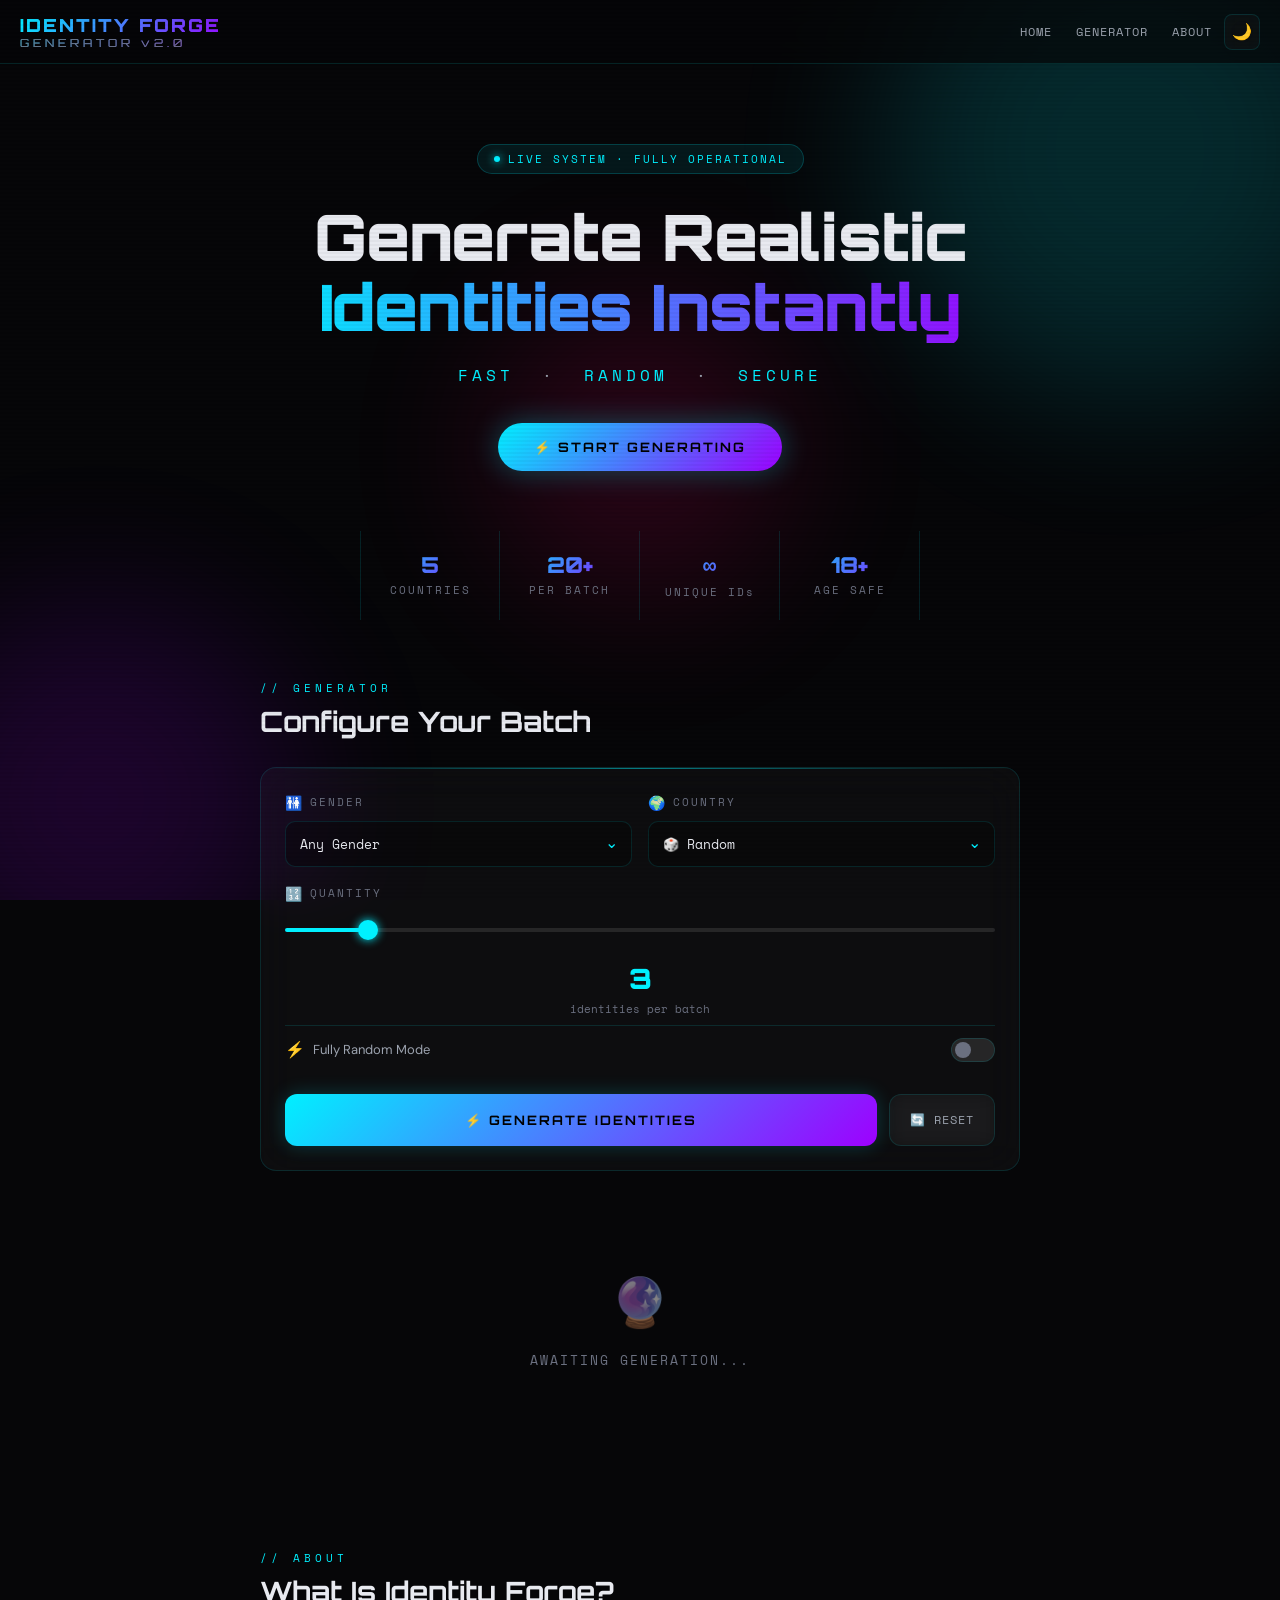
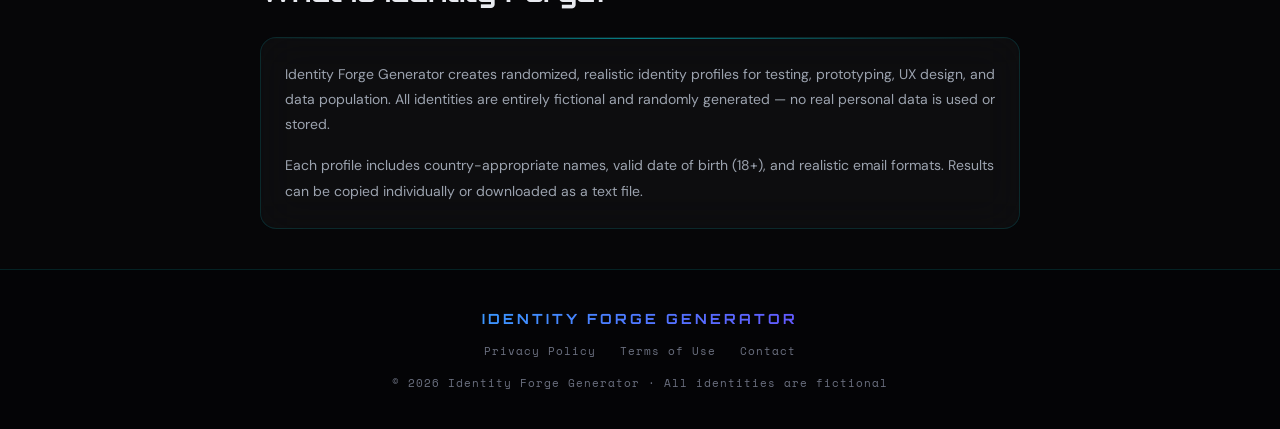
==== commit 9f99ae28: "Rename identity-forge.html to index.html" ====
--- a/index.html
+++ b/index.html
@@ -1,298 +1,1371 @@
 <!DOCTYPE html>
 <html lang="en">
 <head>
-  <meta charset="UTF-8" />
-  <meta name="viewport" content="width=device-width, initial-scale=1.0" />
-  <title>Identity Forge — Dossier Generator</title>
-  <link rel="preconnect" href="https://fonts.googleapis.com" />
-  <link
-    href="https://fonts.googleapis.com/css2?family=Bebas+Neue&family=Syne:wght@400;600;700;800&family=Fira+Code:wght@300;400;500&display=swap"
-    rel="stylesheet"
-  />
-  <link rel="stylesheet" href="style.css" />
+<meta charset="UTF-8">
+<meta name="viewport" content="width=device-width, initial-scale=1.0">
+<title>Identity Forge — Generate Realistic Identities</title>
+<link rel="preconnect" href="https://fonts.googleapis.com">
+<link href="https://fonts.googleapis.com/css2?family=Orbitron:wght@400;700;900&family=Space+Mono:ital,wght@0,400;0,700;1,400&family=DM+Sans:wght@300;400;500&display=swap" rel="stylesheet">
+<style>
+  :root {
+    --bg: #060608;
+    --bg2: #0d0d12;
+    --card: rgba(255,255,255,0.03);
+    --card-border: rgba(0,240,255,0.12);
+    --neon: #00f0ff;
+    --neon2: #9d00ff;
+    --neon3: #ff006e;
+    --text: #e8eaf0;
+    --text-dim: #6b7080;
+    --text-mid: #9ca3af;
+    --glow: 0 0 20px rgba(0,240,255,0.3);
+    --glow2: 0 0 20px rgba(157,0,255,0.3);
+    --radius: 16px;
+    --font-display: 'Orbitron', monospace;
+    --font-mono: 'Space Mono', monospace;
+    --font-body: 'DM Sans', sans-serif;
+  }
+  .light {
+    --bg: #f0f2f8;
+    --bg2: #e4e8f2;
+    --card: rgba(255,255,255,0.7);
+    --card-border: rgba(0,150,200,0.2);
+    --text: #0d0d1a;
+    --text-dim: #6b7080;
+    --text-mid: #4a5060;
+    --neon: #0080cc;
+    --neon2: #7000cc;
+    --glow: 0 0 20px rgba(0,128,204,0.2);
+  }
+
+  * { box-sizing: border-box; margin: 0; padding: 0; }
+
+  body {
+    background: var(--bg);
+    color: var(--text);
+    font-family: var(--font-body);
+    min-height: 100vh;
+    overflow-x: hidden;
+    transition: background 0.3s, color 0.3s;
+  }
+
+  /* ── SCANLINES ── */
+  body::before {
+    content: '';
+    position: fixed;
+    inset: 0;
+    background: repeating-linear-gradient(
+      0deg,
+      transparent,
+      transparent 2px,
+      rgba(0,0,0,0.03) 2px,
+      rgba(0,0,0,0.03) 4px
+    );
+    pointer-events: none;
+    z-index: 1000;
+  }
+
+  /* ── ANIMATED BG ── */
+  .bg-orbs {
+    position: fixed;
+    inset: 0;
+    pointer-events: none;
+    z-index: 0;
+    overflow: hidden;
+  }
+  .orb {
+    position: absolute;
+    border-radius: 50%;
+    filter: blur(80px);
+    animation: orbFloat 20s infinite alternate ease-in-out;
+    opacity: 0.15;
+  }
+  .orb1 { width: 500px; height: 500px; background: var(--neon); top: -100px; right: -100px; animation-delay: 0s; }
+  .orb2 { width: 400px; height: 400px; background: var(--neon2); bottom: -100px; left: -100px; animation-delay: -7s; }
+  .orb3 { width: 300px; height: 300px; background: var(--neon3); top: 50%; left: 50%; transform: translate(-50%,-50%); animation-delay: -14s; }
+  @keyframes orbFloat {
+    from { transform: translate(0,0) scale(1); }
+    to { transform: translate(40px,60px) scale(1.1); }
+  }
+  .orb3 { animation-name: orbFloat3; }
+  @keyframes orbFloat3 {
+    from { transform: translate(-50%,-50%) scale(0.9); }
+    to { transform: translate(calc(-50% + 60px), calc(-50% - 40px)) scale(1.2); }
+  }
+
+  /* ── HEADER ── */
+  header {
+    position: sticky;
+    top: 0;
+    z-index: 100;
+    padding: 0 20px;
+    height: 64px;
+    display: flex;
+    align-items: center;
+    justify-content: space-between;
+    backdrop-filter: blur(20px);
+    -webkit-backdrop-filter: blur(20px);
+    background: rgba(6,6,8,0.7);
+    border-bottom: 1px solid var(--card-border);
+  }
+  .light header { background: rgba(240,242,248,0.8); }
+
+  .logo {
+    font-family: var(--font-display);
+    font-size: 18px;
+    font-weight: 900;
+    letter-spacing: 2px;
+    background: linear-gradient(135deg, var(--neon), var(--neon2));
+    -webkit-background-clip: text;
+    -webkit-text-fill-color: transparent;
+    background-clip: text;
+    text-decoration: none;
+    cursor: pointer;
+  }
+  .logo span { font-size: 11px; display: block; color: var(--text-dim); -webkit-text-fill-color: var(--text-dim); letter-spacing: 4px; font-weight: 400; }
+
+  .header-right { display: flex; align-items: center; gap: 12px; }
+
+  nav { display: none; gap: 24px; }
+  nav a {
+    font-family: var(--font-mono);
+    font-size: 12px;
+    color: var(--text-mid);
+    text-decoration: none;
+    letter-spacing: 1px;
+    transition: color 0.2s;
+    cursor: pointer;
+  }
+  nav a:hover { color: var(--neon); }
+  @media (min-width: 768px) { nav { display: flex; } }
+
+  .theme-btn {
+    width: 36px; height: 36px;
+    border: 1px solid var(--card-border);
+    border-radius: 8px;
+    background: var(--card);
+    color: var(--text-mid);
+    cursor: pointer;
+    display: flex; align-items: center; justify-content: center;
+    font-size: 16px;
+    transition: all 0.2s;
+    backdrop-filter: blur(10px);
+  }
+  .theme-btn:hover { border-color: var(--neon); color: var(--neon); }
+
+  .hamburger {
+    width: 36px; height: 36px;
+    border: 1px solid var(--card-border);
+    border-radius: 8px;
+    background: var(--card);
+    cursor: pointer;
+    display: flex; flex-direction: column;
+    align-items: center; justify-content: center; gap: 5px;
+  }
+  .hamburger span {
+    display: block; width: 18px; height: 1.5px;
+    background: var(--text-mid);
+    transition: all 0.3s;
+  }
+  .hamburger.open span:nth-child(1) { transform: rotate(45deg) translate(4.5px, 4.5px); }
+  .hamburger.open span:nth-child(2) { opacity: 0; }
+  .hamburger.open span:nth-child(3) { transform: rotate(-45deg) translate(4.5px, -4.5px); }
+  @media (min-width: 768px) { .hamburger { display: none; } }
+
+  /* Mobile nav */
+  .mobile-nav {
+    position: fixed;
+    top: 64px; left: 0; right: 0;
+    background: rgba(6,6,8,0.97);
+    backdrop-filter: blur(20px);
+    border-bottom: 1px solid var(--card-border);
+    padding: 20px;
+    display: flex; flex-direction: column; gap: 16px;
+    transform: translateY(-100%);
+    opacity: 0;
+    transition: all 0.3s ease;
+    z-index: 99;
+  }
+  .light .mobile-nav { background: rgba(240,242,248,0.97); }
+  .mobile-nav.open { transform: translateY(0); opacity: 1; }
+  .mobile-nav a {
+    font-family: var(--font-mono);
+    font-size: 14px;
+    color: var(--text-mid);
+    text-decoration: none;
+    padding: 12px 0;
+    border-bottom: 1px solid var(--card-border);
+    cursor: pointer;
+    transition: color 0.2s;
+  }
+  .mobile-nav a:hover { color: var(--neon); }
+
+  /* ── MAIN WRAPPER ── */
+  main { position: relative; z-index: 1; }
+
+  /* ── HERO ── */
+  .hero {
+    padding: 80px 20px 60px;
+    text-align: center;
+    position: relative;
+    overflow: hidden;
+  }
+
+  .hero-badge {
+    display: inline-flex;
+    align-items: center;
+    gap: 8px;
+    background: rgba(0,240,255,0.08);
+    border: 1px solid rgba(0,240,255,0.2);
+    border-radius: 100px;
+    padding: 6px 16px;
+    font-family: var(--font-mono);
+    font-size: 11px;
+    color: var(--neon);
+    letter-spacing: 2px;
+    margin-bottom: 28px;
+    animation: fadeSlideDown 0.6s ease both;
+  }
+  .hero-badge::before {
+    content: '';
+    width: 6px; height: 6px;
+    border-radius: 50%;
+    background: var(--neon);
+    box-shadow: 0 0 8px var(--neon);
+    animation: pulse 2s infinite;
+  }
+  @keyframes pulse { 0%,100% { opacity: 1; } 50% { opacity: 0.3; } }
+
+  .hero h1 {
+    font-family: var(--font-display);
+    font-size: clamp(28px, 7vw, 64px);
+    font-weight: 900;
+    line-height: 1.1;
+    letter-spacing: -1px;
+    margin-bottom: 20px;
+    animation: fadeSlideDown 0.6s 0.1s ease both;
+  }
+  .hero h1 .line1 { display: block; color: var(--text); }
+  .hero h1 .line2 {
+    display: block;
+    background: linear-gradient(90deg, var(--neon), var(--neon2), var(--neon3));
+    -webkit-background-clip: text;
+    -webkit-text-fill-color: transparent;
+    background-clip: text;
+    background-size: 200% auto;
+    animation: gradientShift 3s linear infinite, fadeSlideDown 0.6s 0.1s ease both;
+  }
+  @keyframes gradientShift { from { background-position: 0% center; } to { background-position: 200% center; } }
+
+  .hero-sub {
+    font-size: 16px;
+    color: var(--text-mid);
+    letter-spacing: 4px;
+    font-family: var(--font-mono);
+    margin-bottom: 36px;
+    animation: fadeSlideDown 0.6s 0.2s ease both;
+  }
+  .hero-sub span { color: var(--neon); }
+
+  .hero-cta {
+    display: inline-flex;
+    align-items: center;
+    gap: 10px;
+    padding: 16px 36px;
+    background: linear-gradient(135deg, var(--neon), var(--neon2));
+    color: #000;
+    font-family: var(--font-display);
+    font-size: 13px;
+    font-weight: 700;
+    letter-spacing: 2px;
+    border: none;
+    border-radius: 100px;
+    cursor: pointer;
+    text-decoration: none;
+    animation: fadeSlideDown 0.6s 0.3s ease both;
+    transition: transform 0.2s, box-shadow 0.2s;
+    box-shadow: 0 0 30px rgba(0,240,255,0.3);
+  }
+  .hero-cta:hover { transform: translateY(-2px) scale(1.03); box-shadow: 0 0 50px rgba(0,240,255,0.5); }
+
+  @keyframes fadeSlideDown { from { opacity: 0; transform: translateY(-20px); } to { opacity: 1; transform: translateY(0); } }
+
+  /* ── STATS ROW ── */
+  .stats-row {
+    display: flex;
+    justify-content: center;
+    gap: 0;
+    padding: 0 20px 60px;
+    overflow-x: auto;
+  }
+  .stat {
+    flex: 1;
+    max-width: 140px;
+    text-align: center;
+    padding: 20px 10px;
+    border-right: 1px solid var(--card-border);
+  }
+  .stat:first-child { border-left: 1px solid var(--card-border); }
+  .stat-val {
+    font-family: var(--font-display);
+    font-size: 22px;
+    font-weight: 900;
+    background: linear-gradient(135deg, var(--neon), var(--neon2));
+    -webkit-background-clip: text;
+    -webkit-text-fill-color: transparent;
+    background-clip: text;
+  }
+  .stat-lbl { font-size: 11px; color: var(--text-dim); letter-spacing: 2px; margin-top: 4px; font-family: var(--font-mono); }
+
+  /* ── SECTION ── */
+  section { padding: 0 20px 40px; max-width: 800px; margin: 0 auto; }
+  section#generator { padding-top: 0; }
+
+  .section-label {
+    font-family: var(--font-mono);
+    font-size: 11px;
+    color: var(--neon);
+    letter-spacing: 4px;
+    text-transform: uppercase;
+    margin-bottom: 8px;
+  }
+  .section-title {
+    font-family: var(--font-display);
+    font-size: clamp(20px, 4vw, 28px);
+    font-weight: 700;
+    margin-bottom: 28px;
+    color: var(--text);
+  }
+
+  /* ── GLASS CARD ── */
+  .glass {
+    background: var(--card);
+    border: 1px solid var(--card-border);
+    border-radius: var(--radius);
+    backdrop-filter: blur(20px);
+    -webkit-backdrop-filter: blur(20px);
+    padding: 24px;
+    position: relative;
+    overflow: hidden;
+  }
+  .glass::before {
+    content: '';
+    position: absolute;
+    top: 0; left: 0; right: 0;
+    height: 1px;
+    background: linear-gradient(90deg, transparent, var(--neon), transparent);
+    opacity: 0.5;
+  }
+
+  /* ── FORM CONTROLS ── */
+  .controls-grid {
+    display: grid;
+    gap: 16px;
+    grid-template-columns: 1fr 1fr;
+  }
+  @media (max-width: 500px) { .controls-grid { grid-template-columns: 1fr; } }
+
+  .field { display: flex; flex-direction: column; gap: 8px; }
+  .field.full { grid-column: 1 / -1; }
+
+  label {
+    font-family: var(--font-mono);
+    font-size: 11px;
+    color: var(--text-dim);
+    letter-spacing: 2px;
+    text-transform: uppercase;
+    display: flex; align-items: center; gap: 6px;
+  }
+  label .lbl-icon { font-size: 14px; }
+
+  select, input[type=range] {
+    width: 100%;
+    background: rgba(0,0,0,0.3);
+    border: 1px solid var(--card-border);
+    border-radius: 10px;
+    color: var(--text);
+    font-family: var(--font-mono);
+    font-size: 13px;
+    padding: 12px 14px;
+    -webkit-appearance: none;
+    appearance: none;
+    cursor: pointer;
+    transition: border-color 0.2s;
+  }
+  .light select { background: rgba(255,255,255,0.5); }
+  select:focus, input[type=range]:focus { outline: none; border-color: var(--neon); box-shadow: 0 0 0 3px rgba(0,240,255,0.1); }
+  select option { background: #0d0d12; color: var(--text); }
+
+  /* Custom select arrow */
+  .select-wrap { position: relative; }
+  .select-wrap::after {
+    content: '⌄';
+    position: absolute;
+    right: 14px; top: 50%; transform: translateY(-55%);
+    color: var(--neon); font-size: 16px;
+    pointer-events: none;
+  }
+
+  /* Range slider */
+  .range-wrap { position: relative; }
+  input[type=range] {
+    padding: 0;
+    height: 36px;
+    background: transparent;
+    border: none;
+  }
+  input[type=range]::-webkit-slider-runnable-track {
+    height: 4px;
+    background: linear-gradient(90deg, var(--neon) var(--val, 50%), rgba(255,255,255,0.1) var(--val, 50%));
+    border-radius: 2px;
+  }
+  input[type=range]::-webkit-slider-thumb {
+    -webkit-appearance: none;
+    width: 20px; height: 20px;
+    border-radius: 50%;
+    background: var(--neon);
+    box-shadow: 0 0 10px var(--neon);
+    cursor: pointer;
+    margin-top: -8px;
+  }
+  input[type=range]::-moz-range-track {
+    height: 4px;
+    background: rgba(255,255,255,0.1);
+    border-radius: 2px;
+  }
+  input[type=range]::-moz-range-progress { background: var(--neon); border-radius: 2px; }
+  input[type=range]::-moz-range-thumb {
+    width: 20px; height: 20px;
+    border-radius: 50%;
+    background: var(--neon);
+    border: none;
+    box-shadow: 0 0 10px var(--neon);
+  }
+
+  .range-val {
+    font-family: var(--font-display);
+    font-size: 28px;
+    font-weight: 900;
+    color: var(--neon);
+    text-align: center;
+    line-height: 1;
+    margin-top: 4px;
+  }
+  .range-hint { font-size: 11px; color: var(--text-dim); text-align: center; font-family: var(--font-mono); }
+
+  /* ── TOGGLE ── */
+  .toggle-row {
+    display: flex;
+    align-items: center;
+    justify-content: space-between;
+    padding: 12px 0;
+    border-top: 1px solid var(--card-border);
+    margin-top: 8px;
+  }
+  .toggle-label { font-size: 13px; color: var(--text-mid); display: flex; align-items: center; gap: 8px; }
+  .toggle-label span { font-size: 16px; }
+  .toggle {
+    position: relative; width: 44px; height: 24px; cursor: pointer;
+  }
+  .toggle input { opacity: 0; width: 0; height: 0; }
+  .slider-toggle {
+    position: absolute; inset: 0;
+    background: rgba(255,255,255,0.1);
+    border-radius: 24px;
+    border: 1px solid var(--card-border);
+    transition: 0.3s;
+  }
+  .slider-toggle::before {
+    content: '';
+    position: absolute;
+    width: 16px; height: 16px;
+    left: 3px; top: 3px;
+    background: var(--text-dim);
+    border-radius: 50%;
+    transition: 0.3s;
+  }
+  .toggle input:checked + .slider-toggle { background: rgba(0,240,255,0.2); border-color: var(--neon); }
+  .toggle input:checked + .slider-toggle::before { transform: translateX(20px); background: var(--neon); box-shadow: 0 0 8px var(--neon); }
+
+  /* ── BUTTONS ── */
+  .btn-row { display: flex; gap: 12px; margin-top: 20px; flex-wrap: wrap; }
+
+  .btn-primary {
+    flex: 1; min-width: 200px;
+    padding: 16px 24px;
+    background: linear-gradient(135deg, var(--neon), var(--neon2));
+    color: #000;
+    font-family: var(--font-display);
+    font-size: 13px;
+    font-weight: 700;
+    letter-spacing: 2px;
+    border: none;
+    border-radius: 12px;
+    cursor: pointer;
+    transition: transform 0.2s, box-shadow 0.2s, opacity 0.2s;
+    box-shadow: 0 0 20px rgba(0,240,255,0.2);
+    display: flex; align-items: center; justify-content: center; gap: 8px;
+    min-height: 52px;
+    position: relative;
+    overflow: hidden;
+  }
+  .btn-primary::after {
+    content: '';
+    position: absolute;
+    inset: 0;
+    background: linear-gradient(135deg, rgba(255,255,255,0.2), transparent);
+    opacity: 0;
+    transition: opacity 0.2s;
+  }
+  .btn-primary:hover { transform: translateY(-2px); box-shadow: 0 0 40px rgba(0,240,255,0.4); }
+  .btn-primary:hover::after { opacity: 1; }
+  .btn-primary:active { transform: translateY(0); }
+  .btn-primary:disabled { opacity: 0.5; cursor: not-allowed; transform: none; }
+
+  .btn-secondary {
+    padding: 16px 20px;
+    background: var(--card);
+    color: var(--text-mid);
+    font-family: var(--font-mono);
+    font-size: 12px;
+    letter-spacing: 1px;
+    border: 1px solid var(--card-border);
+    border-radius: 12px;
+    cursor: pointer;
+    transition: all 0.2s;
+    min-height: 52px;
+    display: flex; align-items: center; gap: 8px;
+    backdrop-filter: blur(10px);
+  }
+  .btn-secondary:hover { border-color: var(--neon); color: var(--neon); }
+
+  /* ── LOADING SPINNER ── */
+  .spinner {
+    width: 18px; height: 18px;
+    border: 2px solid rgba(0,0,0,0.3);
+    border-top-color: #000;
+    border-radius: 50%;
+    animation: spin 0.6s linear infinite;
+    display: none;
+  }
+  .loading .spinner { display: block; }
+  .loading .btn-text { display: none; }
+  @keyframes spin { to { transform: rotate(360deg); } }
+
+  /* ── OUTPUT SECTION ── */
+  #output { padding-bottom: 120px; }
+
+  .output-header {
+    display: flex;
+    align-items: center;
+    justify-content: space-between;
+    flex-wrap: wrap;
+    gap: 12px;
+    margin-bottom: 20px;
+  }
+  .output-count {
+    font-family: var(--font-mono);
+    font-size: 12px;
+    color: var(--text-dim);
+    letter-spacing: 1px;
+  }
+  .output-count strong { color: var(--neon); font-size: 16px; }
+
+  .output-actions { display: flex; gap: 8px; flex-wrap: wrap; }
+
+  .btn-sm {
+    padding: 8px 14px;
+    background: var(--card);
+    color: var(--text-mid);
+    font-family: var(--font-mono);
+    font-size: 11px;
+    letter-spacing: 1px;
+    border: 1px solid var(--card-border);
+    border-radius: 8px;
+    cursor: pointer;
+    transition: all 0.2s;
+    display: flex; align-items: center; gap: 6px;
+    backdrop-filter: blur(10px);
+    white-space: nowrap;
+  }
+  .btn-sm:hover { border-color: var(--neon); color: var(--neon); }
+
+  /* ── IDENTITY CARDS ── */
+  .cards-grid { display: grid; gap: 16px; }
+
+  .id-card {
+    background: var(--card);
+    border: 1px solid var(--card-border);
+    border-radius: var(--radius);
+    backdrop-filter: blur(20px);
+    padding: 20px;
+    position: relative;
+    overflow: hidden;
+    animation: cardAppear 0.4s ease both;
+    transition: border-color 0.2s, transform 0.2s;
+  }
+  .id-card:hover { border-color: rgba(0,240,255,0.3); transform: translateY(-2px); }
+
+  @keyframes cardAppear {
+    from { opacity: 0; transform: translateY(20px) scale(0.97); }
+    to { opacity: 1; transform: translateY(0) scale(1); }
+  }
+
+  .id-card::before {
+    content: '';
+    position: absolute;
+    top: 0; left: 0; right: 0;
+    height: 2px;
+    background: linear-gradient(90deg, var(--neon), var(--neon2), var(--neon3));
+    opacity: 0.6;
+  }
+
+  .id-card-header {
+    display: flex;
+    align-items: flex-start;
+    justify-content: space-between;
+    margin-bottom: 16px;
+  }
+
+  .id-num {
+    font-family: var(--font-mono);
+    font-size: 11px;
+    color: var(--neon);
+    letter-spacing: 2px;
+    margin-bottom: 4px;
+  }
+
+  .id-name {
+    font-family: var(--font-display);
+    font-size: 18px;
+    font-weight: 700;
+    color: var(--text);
+    letter-spacing: 1px;
+  }
+
+  .id-copy-btn {
+    padding: 8px 12px;
+    background: rgba(0,240,255,0.08);
+    border: 1px solid rgba(0,240,255,0.2);
+    border-radius: 8px;
+    color: var(--neon);
+    font-family: var(--font-mono);
+    font-size: 11px;
+    cursor: pointer;
+    transition: all 0.2s;
+    white-space: nowrap;
+    display: flex; align-items: center; gap: 6px;
+    flex-shrink: 0;
+  }
+  .id-copy-btn:hover { background: rgba(0,240,255,0.15); }
+  .id-copy-btn.copied { background: rgba(0,255,128,0.1); border-color: rgba(0,255,128,0.3); color: #00ff80; }
+
+  .id-fields {
+    display: grid;
+    grid-template-columns: 1fr 1fr;
+    gap: 10px;
+  }
+  @media (max-width: 400px) { .id-fields { grid-template-columns: 1fr; } }
+
+  .id-field {
+    display: flex;
+    flex-direction: column;
+    gap: 3px;
+    padding: 10px 12px;
+    background: rgba(0,0,0,0.2);
+    border-radius: 8px;
+    border: 1px solid rgba(255,255,255,0.04);
+  }
+  .light .id-field { background: rgba(0,0,0,0.04); }
+
+  .id-field.wide { grid-column: 1 / -1; }
+
+  .id-field-lbl {
+    font-family: var(--font-mono);
+    font-size: 10px;
+    color: var(--text-dim);
+    letter-spacing: 2px;
+    text-transform: uppercase;
+    display: flex; align-items: center; gap: 4px;
+  }
+  .id-field-val {
+    font-family: var(--font-mono);
+    font-size: 13px;
+    color: var(--text);
+    word-break: break-all;
+  }
+  .id-field-val.email { color: var(--neon); }
+
+  /* ── SHIMMER SKELETON ── */
+  .skeleton-card {
+    background: var(--card);
+    border: 1px solid var(--card-border);
+    border-radius: var(--radius);
+    padding: 20px;
+    animation: shimmer 1.5s infinite;
+  }
+  .skel-line {
+    height: 14px;
+    border-radius: 4px;
+    background: linear-gradient(90deg, rgba(255,255,255,0.05) 25%, rgba(255,255,255,0.1) 50%, rgba(255,255,255,0.05) 75%);
+    background-size: 200% 100%;
+    animation: shimmerSlide 1.5s infinite;
+    margin-bottom: 10px;
+  }
+  .skel-line:last-child { margin-bottom: 0; }
+  @keyframes shimmerSlide { from { background-position: 200% 0; } to { background-position: -200% 0; } }
+
+  /* ── EMPTY STATE ── */
+  .empty-state {
+    text-align: center;
+    padding: 60px 20px;
+    color: var(--text-dim);
+  }
+  .empty-icon {
+    font-size: 48px;
+    margin-bottom: 16px;
+    opacity: 0.5;
+    display: block;
+  }
+  .empty-state p { font-family: var(--font-mono); font-size: 13px; letter-spacing: 2px; }
+
+  /* ── TOAST ── */
+  .toast {
+    position: fixed;
+    bottom: 90px; left: 50%; transform: translateX(-50%) translateY(20px);
+    background: rgba(0,255,128,0.1);
+    border: 1px solid rgba(0,255,128,0.3);
+    border-radius: 100px;
+    padding: 10px 20px;
+    font-family: var(--font-mono);
+    font-size: 12px;
+    color: #00ff80;
+    letter-spacing: 1px;
+    opacity: 0;
+    transition: all 0.3s;
+    z-index: 999;
+    white-space: nowrap;
+    backdrop-filter: blur(10px);
+    pointer-events: none;
+  }
+  .toast.show { opacity: 1; transform: translateX(-50%) translateY(0); }
+
+  /* ── STICKY GENERATE BUTTON ── */
+  .sticky-gen {
+    position: fixed;
+    bottom: 0; left: 0; right: 0;
+    padding: 16px 20px;
+    background: rgba(6,6,8,0.9);
+    backdrop-filter: blur(20px);
+    border-top: 1px solid var(--card-border);
+    z-index: 50;
+    display: flex; gap: 10px;
+  }
+  .light .sticky-gen { background: rgba(240,242,248,0.9); }
+  .sticky-gen .btn-primary { flex: 1; }
+  @media (min-width: 768px) { .sticky-gen { display: none; } }
+
+  /* ── FOOTER ── */
+  footer {
+    padding: 40px 20px 100px;
+    text-align: center;
+    border-top: 1px solid var(--card-border);
+    background: rgba(0,0,0,0.2);
+    position: relative;
+    z-index: 1;
+  }
+  @media (min-width: 768px) { footer { padding-bottom: 40px; } }
+  .footer-logo {
+    font-family: var(--font-display);
+    font-size: 14px;
+    font-weight: 700;
+    background: linear-gradient(135deg, var(--neon), var(--neon2));
+    -webkit-background-clip: text;
+    -webkit-text-fill-color: transparent;
+    background-clip: text;
+    margin-bottom: 16px;
+    letter-spacing: 3px;
+  }
+  .footer-links { display: flex; justify-content: center; gap: 24px; flex-wrap: wrap; margin-bottom: 16px; }
+  .footer-links a {
+    font-family: var(--font-mono);
+    font-size: 11px;
+    color: var(--text-dim);
+    text-decoration: none;
+    letter-spacing: 1px;
+    transition: color 0.2s;
+    cursor: pointer;
+  }
+  .footer-links a:hover { color: var(--neon); }
+  .footer-copy { font-family: var(--font-mono); font-size: 11px; color: var(--text-dim); letter-spacing: 1px; }
+
+  /* ── SCROLL REVEAL ── */
+  .reveal { opacity: 0; transform: translateY(30px); transition: opacity 0.6s ease, transform 0.6s ease; }
+  .reveal.visible { opacity: 1; transform: translateY(0); }
+</style>
 </head>
 <body>
 
-  <!-- ░ NOISE OVERLAY ░ -->
-  <div class="noise" aria-hidden="true"></div>
-
-  <!-- ░ AURORA ORBS ░ -->
-  <div class="aurora" aria-hidden="true">
-    <div class="aurora__orb aurora__orb--1"></div>
-    <div class="aurora__orb aurora__orb--2"></div>
-    <div class="aurora__orb aurora__orb--3"></div>
+<!-- Animated background -->
+<div class="bg-orbs">
+  <div class="orb orb1"></div>
+  <div class="orb orb2"></div>
+  <div class="orb orb3"></div>
+</div>
+
+<!-- Header -->
+<header>
+  <div class="logo" onclick="scrollToHero()">
+    IDENTITY FORGE
+    <span>GENERATOR v2.0</span>
   </div>
-
-  <!-- ░ HEADER ░ -->
-  <header class="header">
-    <div class="header__inner">
-      <a class="logo" href="#">
-        <span class="logo__mark">IF</span>
-        <span class="logo__text">
-          Identity<br /><em>Forge</em>
-        </span>
-      </a>
-
-      <nav class="nav" id="nav">
-        <a class="nav__link" data-scroll="hero">HOME</a>
-        <a class="nav__link" data-scroll="generator">GENERATE</a>
-        <a class="nav__link" data-scroll="output">RESULTS</a>
-        <a class="nav__link" data-scroll="about">ABOUT</a>
-      </nav>
-
-      <div class="header__actions">
-        <button class="btn-icon" id="themeBtn" title="Toggle theme" aria-label="Toggle theme">
-          <svg id="moonIcon" width="18" height="18" viewBox="0 0 24 24" fill="none" stroke="currentColor" stroke-width="2"><path d="M21 12.79A9 9 0 1 1 11.21 3 7 7 0 0 0 21 12.79z"/></svg>
-          <svg id="sunIcon" width="18" height="18" viewBox="0 0 24 24" fill="none" stroke="currentColor" stroke-width="2" style="display:none"><circle cx="12" cy="12" r="5"/><line x1="12" y1="1" x2="12" y2="3"/><line x1="12" y1="21" x2="12" y2="23"/><line x1="4.22" y1="4.22" x2="5.64" y2="5.64"/><line x1="18.36" y1="18.36" x2="19.78" y2="19.78"/><line x1="1" y1="12" x2="3" y2="12"/><line x1="21" y1="12" x2="23" y2="12"/><line x1="4.22" y1="19.78" x2="5.64" y2="18.36"/><line x1="18.36" y1="5.64" x2="19.78" y2="4.22"/></svg>
+  <div class="header-right">
+    <nav>
+      <a onclick="scrollToHero()">HOME</a>
+      <a onclick="scrollToGenerator()">GENERATOR</a>
+      <a onclick="scrollToAbout()">ABOUT</a>
+    </nav>
+    <button class="theme-btn" id="themeBtn" onclick="toggleTheme()" title="Toggle theme">🌙</button>
+    <button class="hamburger" id="hamburger" onclick="toggleMenu()">
+      <span></span><span></span><span></span>
+    </button>
+  </div>
+</header>
+
+<!-- Mobile Nav -->
+<div class="mobile-nav" id="mobileNav">
+  <a onclick="scrollToHero(); closeMenu()">⚡ HOME</a>
+  <a onclick="scrollToGenerator(); closeMenu()">🔧 GENERATOR</a>
+  <a onclick="scrollToAbout(); closeMenu()">ℹ️ ABOUT</a>
+</div>
+
+<main>
+  <!-- Hero -->
+  <section class="hero" id="hero">
+    <div class="hero-badge">LIVE SYSTEM · FULLY OPERATIONAL</div>
+    <h1>
+      <span class="line1">Generate Realistic</span>
+      <span class="line2">Identities Instantly</span>
+    </h1>
+    <p class="hero-sub"><span>FAST</span> &nbsp;·&nbsp; <span>RANDOM</span> &nbsp;·&nbsp; <span>SECURE</span></p>
+    <a class="hero-cta" onclick="scrollToGenerator()">⚡ START GENERATING</a>
+  </section>
+
+  <!-- Stats -->
+  <div class="stats-row reveal">
+    <div class="stat"><div class="stat-val">5</div><div class="stat-lbl">COUNTRIES</div></div>
+    <div class="stat"><div class="stat-val">20+</div><div class="stat-lbl">PER BATCH</div></div>
+    <div class="stat"><div class="stat-val">∞</div><div class="stat-lbl">UNIQUE IDs</div></div>
+    <div class="stat"><div class="stat-val">18+</div><div class="stat-lbl">AGE SAFE</div></div>
+  </div>
+
+  <!-- Generator -->
+  <section id="generator">
+    <div class="section-label">// GENERATOR</div>
+    <div class="section-title">Configure Your Batch</div>
+
+    <div class="glass reveal">
+      <div class="controls-grid">
+        <div class="field">
+          <label><span class="lbl-icon">🚻</span> GENDER</label>
+          <div class="select-wrap">
+            <select id="genderSelect">
+              <option value="any">Any Gender</option>
+              <option value="male">Male</option>
+              <option value="female">Female</option>
+            </select>
+          </div>
+        </div>
+
+        <div class="field">
+          <label><span class="lbl-icon">🌍</span> COUNTRY</label>
+          <div class="select-wrap">
+            <select id="countrySelect">
+              <option value="random">🎲 Random</option>
+              <option value="usa">🇺🇸 United States</option>
+              <option value="uk">🇬🇧 United Kingdom</option>
+              <option value="canada">🇨🇦 Canada</option>
+              <option value="germany">🇩🇪 Germany</option>
+              <option value="australia">🇦🇺 Australia</option>
+            </select>
+          </div>
+        </div>
+
+        <div class="field full">
+          <label><span class="lbl-icon">🔢</span> QUANTITY</label>
+          <div class="range-wrap">
+            <input type="range" id="quantityRange" min="1" max="20" value="3" oninput="updateRange(this)">
+          </div>
+          <div class="range-val" id="rangeVal">3</div>
+          <div class="range-hint">identities per batch</div>
+        </div>
+      </div>
+
+      <div class="toggle-row">
+        <div class="toggle-label"><span>⚡</span> Fully Random Mode</div>
+        <label class="toggle">
+          <input type="checkbox" id="fullRandomToggle">
+          <span class="slider-toggle"></span>
+        </label>
+      </div>
+
+      <!-- Desktop buttons only -->
+      <div class="btn-row" id="desktopBtns" style="display:flex">
+        <button class="btn-primary" id="genBtn" onclick="handleGenerate()">
+          <div class="spinner"></div>
+          <span class="btn-text">⚡ GENERATE IDENTITIES</span>
         </button>
-        <button class="hamburger" id="hamburger" aria-label="Toggle menu" aria-expanded="false">
-          <span></span><span></span><span></span>
+        <button class="btn-secondary" onclick="handleReset()">🔄 RESET</button>
+      </div>
+    </div>
+  </section>
+
+  <!-- Output -->
+  <section id="output">
+    <div class="output-header" id="outputHeader" style="display:none">
+      <div class="output-count">
+        <strong id="outputCount">0</strong> <span style="color:var(--text-dim); font-family:var(--font-mono); font-size:12px; letter-spacing:1px"> IDENTITIES GENERATED</span>
+      </div>
+      <div class="output-actions">
+        <button class="btn-sm" onclick="copyAll()">📋 COPY ALL</button>
+        <button class="btn-sm" onclick="downloadTXT()">💾 DOWNLOAD TXT</button>
+        <button class="btn-sm" onclick="clearOutput()">🗑 CLEAR</button>
+      </div>
+    </div>
+
+    <div class="cards-grid" id="cardsGrid">
+      <div class="empty-state" id="emptyState">
+        <span class="empty-icon">🔮</span>
+        <p>AWAITING GENERATION...</p>
+      </div>
+    </div>
+  </section>
+
+  <!-- About -->
+  <section id="about" class="reveal">
+    <div class="section-label">// ABOUT</div>
+    <div class="section-title">What Is Identity Forge?</div>
+    <div class="glass">
+      <p style="color:var(--text-mid); line-height:1.8; font-size:14px; margin-bottom:16px">
+        Identity Forge Generator creates randomized, realistic identity profiles for testing, prototyping, UX design, and data population. All identities are entirely fictional and randomly generated — no real personal data is used or stored.
+      </p>
+      <p style="color:var(--text-mid); line-height:1.8; font-size:14px">
+        Each profile includes country-appropriate names, valid date of birth (18+), and realistic email formats. Results can be copied individually or downloaded as a text file.
+      </p>
+    </div>
+  </section>
+</main>
+
+<!-- Footer -->
+<footer>
+  <div class="footer-logo">IDENTITY FORGE GENERATOR</div>
+  <div class="footer-links">
+    <a>Privacy Policy</a>
+    <a>Terms of Use</a>
+    <a>Contact</a>
+  </div>
+  <p class="footer-copy">© 2026 Identity Forge Generator · All identities are fictional</p>
+</footer>
+
+<!-- Sticky generate button (mobile) -->
+<div class="sticky-gen">
+  <button class="btn-primary" onclick="handleGenerate()">
+    <div class="spinner"></div>
+    <span class="btn-text">⚡ GENERATE</span>
+  </button>
+  <button class="btn-secondary" onclick="handleReset()">🔄</button>
+</div>
+
+<!-- Toast -->
+<div class="toast" id="toast"></div>
+
+<script>
+// ─── DATA ───────────────────────────────────────────────
+const DATA = {
+  usa: {
+    flag: '🇺🇸',
+    label: 'United States',
+    male: ['James','Michael','Robert','David','William','Joseph','Charles','Thomas','Daniel','Matthew','Christopher','Andrew'],
+    female: ['Emma','Olivia','Ava','Isabella','Sophia','Mia','Charlotte','Amelia','Harper','Evelyn','Abigail','Emily'],
+    last: ['Smith','Johnson','Williams','Brown','Jones','Garcia','Miller','Davis','Wilson','Taylor','Anderson','Thomas'],
+    domains: ['gmail.com','outlook.com','yahoo.com','hotmail.com']
+  },
+  uk: {
+    flag: '🇬🇧',
+    label: 'United Kingdom',
+    male: ['Oliver','George','Harry','Jack','Noah','Charlie','Jacob','Freddie','Alfie','Oscar','Henry','Archie'],
+    female: ['Amelia','Isla','Olivia','Emily','Ava','Jessica','Lily','Sophie','Grace','Freya','Poppy','Isabella'],
+    last: ['Brown','Taylor','Davies','Wilson','Evans','Thomas','Roberts','Johnson','Walker','Wright','Robinson','Thompson'],
+    domains: ['gmail.com','outlook.com','yahoo.co.uk','hotmail.co.uk']
+  },
+  canada: {
+    flag: '🇨🇦',
+    label: 'Canada',
+    male: ['Liam','Noah','Oliver','William','Benjamin','James','Elijah','Lucas','Mason','Logan','Ethan','Jackson'],
+    female: ['Ava','Sophia','Isabella','Emma','Charlotte','Mia','Amelia','Lily','Zoe','Abigail','Ella','Scarlett'],
+    last: ['Martin','Lee','Singh','Kumar','Tremblay','Gagnon','Brown','Roy','Wilson','MacDonald','Campbell','Stewart'],
+    domains: ['gmail.com','outlook.com','yahoo.ca','hotmail.com']
+  },
+  germany: {
+    flag: '🇩🇪',
+    label: 'Germany',
+    male: ['Lukas','Felix','Leon','Jonas','Paul','Elias','Noah','Ben','Finn','Niklas','Luca','Julian'],
+    female: ['Mia','Hannah','Emma','Sofia','Lena','Lea','Anna','Laura','Clara','Lina','Sarah','Julia'],
+    last: ['Müller','Schmidt','Schneider','Fischer','Weber','Meyer','Wagner','Becker','Schulz','Hoffmann','Schäfer','Koch'],
+    domains: ['gmail.com','outlook.com','web.de','gmx.de']
+  },
+  australia: {
+    flag: '🇦🇺',
+    label: 'Australia',
+    male: ['Jack','Oliver','Noah','William','Liam','Lucas','Thomas','Henry','Charlie','James','Ethan','Max'],
+    female: ['Charlotte','Olivia','Ava','Mia','Amelia','Lily','Grace','Sophie','Isabella','Zoe','Emily','Ruby'],
+    last: ['Wilson','Harris','Martin','Clark','Thompson','White','Lewis','Lee','Walker','Hall','Young','Allen'],
+    domains: ['gmail.com','outlook.com','yahoo.com.au','hotmail.com']
+  }
+};
+
+const COUNTRIES = Object.keys(DATA);
+let generatedIdentities = [];
+
+// ─── UTILS ───────────────────────────────────────────────
+function randomItem(arr) { return arr[Math.floor(Math.random() * arr.length)]; }
+function randomInt(min, max) { return Math.floor(Math.random() * (max - min + 1)) + min; }
+function pad2(n) { return String(n).padStart(2,'0'); }
+
+// ─── CORE GENERATORS ─────────────────────────────────────
+function generateDOB() {
+  const year = new Date().getFullYear() - randomInt(18, 62);
+  const month = randomInt(1, 12);
+  const day = randomInt(1, 28);
+  return `${year}-${pad2(month)}-${pad2(day)}`;
+}
+
+function calcAge(dob) {
+  const birth = new Date(dob);
+  const now = new Date();
+  let age = now.getFullYear() - birth.getFullYear();
+  const m = now.getMonth() - birth.getMonth();
+  if (m < 0 || (m === 0 && now.getDate() < birth.getDate())) age--;
+  return age;
+}
+
+function generateEmail(first, last, country) {
+  const c = DATA[country];
+  const domain = randomItem(c.domains);
+  const num = randomInt(10, 99);
+  const formats = [
+    `${first.toLowerCase()}.${last.toLowerCase()}${num}@${domain}`,
+    `${first.toLowerCase()}${last.toLowerCase()}${num}@${domain}`,
+    `${first.toLowerCase()[0]}${last.toLowerCase()}${num}@${domain}`,
+    `${last.toLowerCase()}.${first.toLowerCase()}@${domain}`,
+  ];
+  return randomItem(formats);
+}
+
+function generateIdentity(genderPref, countryPref, index, usedCombos) {
+  const country = countryPref === 'random' ? randomItem(COUNTRIES) : countryPref;
+  const c = DATA[country];
+  const gender = genderPref === 'any' ? randomItem(['male','female']) : genderPref;
+  const nameArr = gender === 'male' ? c.male : c.female;
+
+  let first, last, combo;
+  let attempts = 0;
+  do {
+    first = randomItem(nameArr);
+    last = randomItem(c.last);
+    combo = `${first}-${last}-${country}`;
+    attempts++;
+  } while (usedCombos.has(combo) && attempts < 50);
+  usedCombos.add(combo);
+
+  const dob = generateDOB();
+  const age = calcAge(dob);
+  const email = generateEmail(first, last, country);
+
+  return {
+    id: index + 1,
+    name: `${first} ${last}`,
+    gender: gender.charAt(0).toUpperCase() + gender.slice(1),
+    dob,
+    age,
+    email,
+    country,
+    countryLabel: c.label,
+    countryFlag: c.flag
+  };
+}
+
+function generateMultiple(count, genderPref, countryPref) {
+  const used = new Set();
+  const list = [];
+  for (let i = 0; i < count; i++) {
+    list.push(generateIdentity(genderPref, countryPref, i, used));
+  }
+  return list;
+}
+
+// ─── RENDER ──────────────────────────────────────────────
+function renderCards(identities) {
+  const grid = document.getElementById('cardsGrid');
+  grid.innerHTML = '';
+
+  if (!identities.length) {
+    grid.innerHTML = `<div class="empty-state" id="emptyState">
+      <span class="empty-icon">🔮</span>
+      <p>AWAITING GENERATION...</p>
+    </div>`;
+    document.getElementById('outputHeader').style.display = 'none';
+    return;
+  }
+
+  document.getElementById('outputHeader').style.display = 'flex';
+  document.getElementById('outputCount').textContent = identities.length;
+
+  identities.forEach((id, i) => {
+    const card = document.createElement('div');
+    card.className = 'id-card';
+    card.style.animationDelay = `${i * 0.05}s`;
+    card.dataset.idIndex = i;
+    card.innerHTML = `
+      <div class="id-card-header">
+        <div>
+          <div class="id-num">// IDENTITY_${String(id.id).padStart(3,'0')}</div>
+          <div class="id-name">${id.name}</div>
+        </div>
+        <button class="id-copy-btn" onclick="copyCard(${i})">
+          📋 <span>COPY</span>
         </button>
       </div>
-    </div>
-  </header>
-
-  <!-- ░ MOBILE NAV DRAWER ░ -->
-  <div class="drawer" id="drawer" aria-hidden="true">
-    <a class="drawer__link" data-scroll="hero">HOME</a>
-    <a class="drawer__link" data-scroll="generator">GENERATE</a>
-    <a class="drawer__link" data-scroll="output">RESULTS</a>
-    <a class="drawer__link" data-scroll="about">ABOUT</a>
-  </div>
-  <div class="drawer-overlay" id="drawerOverlay"></div>
-
-  <main>
-
-    <!-- ░░ HERO ░░ -->
-    <section class="hero" id="hero">
-      <div class="hero__tag">
-        <span class="pulse-dot"></span> SYSTEM ONLINE · v3.0
-      </div>
-      <h1 class="hero__title">
-        <span class="hero__line">Forge Any</span>
-        <span class="hero__line hero__line--accent">Identity</span>
-        <span class="hero__line">On Demand</span>
-      </h1>
-      <p class="hero__sub">
-        Complete dossiers · Country-native profiles · Instantly unique
-      </p>
-      <div class="hero__ctas">
-        <button class="btn-primary" data-scroll="generator">
-          <span>Open Generator</span>
-          <svg width="16" height="16" viewBox="0 0 24 24" fill="none" stroke="currentColor" stroke-width="2.5"><path d="M5 12h14M12 5l7 7-7 7"/></svg>
-        </button>
-        <div class="hero__stat-strip">
-          <div class="hero__stat"><strong>10+</strong><span>Fields</span></div>
-          <div class="hero__stat"><strong>5</strong><span>Countries</span></div>
-          <div class="hero__stat"><strong>∞</strong><span>Unique</span></div>
+      <div class="id-fields">
+        <div class="id-field">
+          <div class="id-field-lbl">🚻 GENDER</div>
+          <div class="id-field-val">${id.gender}</div>
+        </div>
+        <div class="id-field">
+          <div class="id-field-lbl">🎂 DATE OF BIRTH</div>
+          <div class="id-field-val">${id.dob} <span style="color:var(--text-dim);font-size:11px">(${id.age}y)</span></div>
+        </div>
+        <div class="id-field wide">
+          <div class="id-field-lbl">📧 EMAIL</div>
+          <div class="id-field-val email">${id.email}</div>
+        </div>
+        <div class="id-field wide">
+          <div class="id-field-lbl">🌍 COUNTRY</div>
+          <div class="id-field-val">${id.countryFlag} ${id.countryLabel}</div>
         </div>
       </div>
-    </section>
-
-    <!-- ░░ GENERATOR ░░ -->
-    <section class="section" id="generator">
-      <div class="section__label">// CONFIGURE</div>
-      <h2 class="section__title">Build Your Batch</h2>
-
-      <div class="panel reveal">
-        <div class="panel__grid">
-
-          <!-- Gender -->
-          <div class="field">
-            <label class="field__label" for="genderSelect">
-              <svg width="14" height="14" viewBox="0 0 24 24" fill="none" stroke="currentColor" stroke-width="2"><circle cx="12" cy="8" r="4"/><path d="M12 16c-4 0-7 2-7 4h14c0-2-3-4-7-4z"/></svg>
-              GENDER
-            </label>
-            <div class="select-wrap">
-              <select id="genderSelect">
-                <option value="any">Any / Random</option>
-                <option value="male">Male</option>
-                <option value="female">Female</option>
-              </select>
-            </div>
-          </div>
-
-          <!-- Country -->
-          <div class="field">
-            <label class="field__label" for="countrySelect">
-              <svg width="14" height="14" viewBox="0 0 24 24" fill="none" stroke="currentColor" stroke-width="2"><circle cx="12" cy="12" r="10"/><line x1="2" y1="12" x2="22" y2="12"/><path d="M12 2a15.3 15.3 0 0 1 4 10 15.3 15.3 0 0 1-4 10 15.3 15.3 0 0 1-4-10 15.3 15.3 0 0 1 4-10z"/></svg>
-              COUNTRY
-            </label>
-            <div class="select-wrap">
-              <select id="countrySelect">
-                <option value="random">🎲 Random</option>
-                <option value="usa">🇺🇸 United States</option>
-                <option value="uk">🇬🇧 United Kingdom</option>
-                <option value="canada">🇨🇦 Canada</option>
-                <option value="germany">🇩🇪 Germany</option>
-                <option value="australia">🇦🇺 Australia</option>
-              </select>
-            </div>
-          </div>
-
-          <!-- Quantity -->
-          <div class="field field--full">
-            <label class="field__label">
-              <svg width="14" height="14" viewBox="0 0 24 24" fill="none" stroke="currentColor" stroke-width="2"><rect x="3" y="3" width="7" height="7"/><rect x="14" y="3" width="7" height="7"/><rect x="3" y="14" width="7" height="7"/><rect x="14" y="14" width="7" height="7"/></svg>
-              QUANTITY &mdash; <strong id="qtyLabel">3</strong> identities
-            </label>
-            <div class="range-track">
-              <input type="range" id="quantityRange" min="1" max="20" value="3" />
-            </div>
-            <div class="range-ticks">
-              <span>1</span><span>5</span><span>10</span><span>15</span><span>20</span>
-            </div>
-          </div>
-
-        </div>
-
-        <!-- Toggles -->
-        <div class="toggles-row">
-          <div class="toggle-item">
-            <label class="toggle-label" for="fullRandomToggle">
-              <svg width="14" height="14" viewBox="0 0 24 24" fill="none" stroke="currentColor" stroke-width="2"><polyline points="16 3 21 3 21 8"/><line x1="4" y1="20" x2="21" y2="3"/><polyline points="21 16 21 21 16 21"/><line x1="4" y1="4" x2="9" y2="9"/></svg>
-              Full Random Mode
-            </label>
-            <label class="toggle" for="fullRandomToggle">
-              <input type="checkbox" id="fullRandomToggle" />
-              <span class="toggle__track"></span>
-            </label>
-          </div>
-          <div class="toggle-item">
-            <label class="toggle-label" for="includeAddressToggle">
-              <svg width="14" height="14" viewBox="0 0 24 24" fill="none" stroke="currentColor" stroke-width="2"><path d="M21 10c0 7-9 13-9 13S3 17 3 10a9 9 0 0 1 18 0z"/><circle cx="12" cy="10" r="3"/></svg>
-              Include Address
-            </label>
-            <label class="toggle" for="includeAddressToggle">
-              <input type="checkbox" id="includeAddressToggle" checked />
-              <span class="toggle__track"></span>
-            </label>
-          </div>
-          <div class="toggle-item">
-            <label class="toggle-label" for="includePhoneToggle">
-              <svg width="14" height="14" viewBox="0 0 24 24" fill="none" stroke="currentColor" stroke-width="2"><path d="M22 16.92v3a2 2 0 0 1-2.18 2 19.79 19.79 0 0 1-8.63-3.07A19.5 19.5 0 0 1 4.99 12a19.79 19.79 0 0 1-3.07-8.67A2 2 0 0 1 3.9 1.17h3a2 2 0 0 1 2 1.72c.127.96.361 1.903.7 2.81a2 2 0 0 1-.45 2.11L8.09 8.91A16 16 0 0 0 15 15.91l1.27-1.27a2 2 0 0 1 2.11-.45c.907.339 1.85.573 2.81.7A2 2 0 0 1 22 16.92z"/></svg>
-              Include Phone
-            </label>
-            <label class="toggle" for="includePhoneToggle">
-              <input type="checkbox" id="includePhoneToggle" checked />
-              <span class="toggle__track"></span>
-            </label>
-          </div>
-        </div>
-
-        <!-- Action Buttons -->
-        <div class="action-row">
-          <button class="btn-primary" id="genBtn">
-            <svg class="btn-spinner" viewBox="0 0 24 24" fill="none" stroke="currentColor" stroke-width="2.5"><path d="M12 2v4M12 18v4M4.93 4.93l2.83 2.83M16.24 16.24l2.83 2.83M2 12h4M18 12h4M4.93 19.07l2.83-2.83M16.24 7.76l2.83-2.83"/></svg>
-            <svg class="btn-icon-gen" width="16" height="16" viewBox="0 0 24 24" fill="none" stroke="currentColor" stroke-width="2.5"><polygon points="13 2 3 14 12 14 11 22 21 10 12 10 13 2"/></svg>
-            <span class="btn-text">GENERATE DOSSIERS</span>
-          </button>
-          <button class="btn-ghost" id="resetBtn">
-            <svg width="14" height="14" viewBox="0 0 24 24" fill="none" stroke="currentColor" stroke-width="2"><polyline points="1 4 1 10 7 10"/><path d="M3.51 15a9 9 0 1 0 .49-3.8"/></svg>
-            RESET
-          </button>
-        </div>
-
+    `;
+    grid.appendChild(card);
+  });
+}
+
+function renderSkeletons(count) {
+  const grid = document.getElementById('cardsGrid');
+  grid.innerHTML = '';
+  for (let i = 0; i < count; i++) {
+    const sk = document.createElement('div');
+    sk.className = 'skeleton-card';
+    sk.innerHTML = `
+      <div class="skel-line" style="width:40%; height:10px; margin-bottom:12px"></div>
+      <div class="skel-line" style="width:70%; height:18px; margin-bottom:16px"></div>
+      <div style="display:grid;grid-template-columns:1fr 1fr;gap:10px">
+        <div class="skel-line" style="height:52px; border-radius:8px"></div>
+        <div class="skel-line" style="height:52px; border-radius:8px"></div>
+        <div class="skel-line" style="height:52px; border-radius:8px; grid-column:1/-1"></div>
       </div>
-    </section>
-
-    <!-- ░░ OUTPUT ░░ -->
-    <section class="section" id="output">
-      <div class="output-header" id="outputHeader" style="display:none">
-        <div>
-          <div class="section__label">// RESULTS</div>
-          <h2 class="section__title">
-            Generated Dossiers <span class="badge" id="outputCount">0</span>
-          </h2>
-        </div>
-        <div class="output-actions">
-          <button class="btn-ghost btn-sm" id="copyAllBtn">
-            <svg width="13" height="13" viewBox="0 0 24 24" fill="none" stroke="currentColor" stroke-width="2"><rect x="9" y="9" width="13" height="13" rx="2"/><path d="M5 15H4a2 2 0 0 1-2-2V4a2 2 0 0 1 2-2h9a2 2 0 0 1 2 2v1"/></svg>
-            COPY ALL
-          </button>
-          <button class="btn-ghost btn-sm" id="downloadBtn">
-            <svg width="13" height="13" viewBox="0 0 24 24" fill="none" stroke="currentColor" stroke-width="2"><path d="M21 15v4a2 2 0 0 1-2 2H5a2 2 0 0 1-2-2v-4"/><polyline points="7 10 12 15 17 10"/><line x1="12" y1="15" x2="12" y2="3"/></svg>
-            DOWNLOAD TXT
-          </button>
-          <button class="btn-ghost btn-sm" id="clearBtn">
-            <svg width="13" height="13" viewBox="0 0 24 24" fill="none" stroke="currentColor" stroke-width="2"><polyline points="3 6 5 6 21 6"/><path d="M19 6l-1 14H6L5 6"/><path d="M10 11v6M14 11v6"/></svg>
-            CLEAR
-          </button>
-        </div>
-      </div>
-
-      <!-- Cards mount here -->
-      <div class="cards-grid" id="cardsGrid">
-        <div class="empty-state" id="emptyState">
-          <div class="empty-state__icon">
-            <svg width="48" height="48" viewBox="0 0 24 24" fill="none" stroke="currentColor" stroke-width="1"><rect x="3" y="4" width="18" height="18" rx="2"/><line x1="16" y1="2" x2="16" y2="6"/><line x1="8" y1="2" x2="8" y2="6"/><line x1="3" y1="10" x2="21" y2="10"/><line x1="8" y1="14" x2="8" y2="14"/><line x1="12" y1="14" x2="12" y2="14"/><line x1="16" y1="14" x2="16" y2="14"/></svg>
-          </div>
-          <p>Configure settings above and hit <strong>Generate Dossiers</strong></p>
-        </div>
-      </div>
-    </section>
-
-    <!-- ░░ ABOUT ░░ -->
-    <section class="section" id="about">
-      <div class="section__label">// ABOUT</div>
-      <h2 class="section__title">What Is Identity Forge?</h2>
-      <div class="about-grid reveal">
-        <div class="about-card">
-          <div class="about-card__icon">🛡️</div>
-          <h3>Privacy-Safe</h3>
-          <p>All profiles are entirely fictional. No real personal data is used, stored, or transmitted. Everything runs locally in your browser.</p>
-        </div>
-        <div class="about-card">
-          <div class="about-card__icon">🌍</div>
-          <h3>Country-Native</h3>
-          <p>Names, addresses, phone formats, and email domains are all country-appropriate — not just random strings.</p>
-        </div>
-        <div class="about-card">
-          <div class="about-card__icon">🔒</div>
-          <h3>Always Unique</h3>
-          <p>A deduplication system ensures no two identities in a batch share the same name combination. Every dossier is distinct.</p>
-        </div>
-        <div class="about-card">
-          <div class="about-card__icon">⚡</div>
-          <h3>Instant Export</h3>
-          <p>Copy individual dossiers, copy all at once, or download the full batch as a formatted .txt file — instantly.</p>
-        </div>
-      </div>
-    </section>
-
-  </main>
-
-  <!-- ░ FOOTER ░ -->
-  <footer class="footer">
-    <div class="footer__inner">
-      <div class="logo logo--sm">
-        <span class="logo__mark">IF</span>
-        <span class="logo__text">Identity<br /><em>Forge</em></span>
-      </div>
-      <div class="footer__links">
-        <a href="#">Privacy Policy</a>
-        <a href="#">Terms of Use</a>
-        <a href="#">Contact</a>
-      </div>
-      <p class="footer__copy">© 2026 Identity Forge Generator · All identities are 100% fictional</p>
-    </div>
-  </footer>
-
-  <!-- ░ STICKY MOBILE BAR ░ -->
-  <div class="mobile-bar" id="mobileBar">
-    <button class="btn-primary btn-primary--full" id="genBtnMobile">
-      <svg class="btn-spinner" viewBox="0 0 24 24" fill="none" stroke="currentColor" stroke-width="2.5"><path d="M12 2v4M12 18v4M4.93 4.93l2.83 2.83M16.24 16.24l2.83 2.83M2 12h4M18 12h4M4.93 19.07l2.83-2.83M16.24 7.76l2.83-2.83"/></svg>
-      <svg class="btn-icon-gen" width="16" height="16" viewBox="0 0 24 24" fill="none" stroke="currentColor" stroke-width="2.5"><polygon points="13 2 3 14 12 14 11 22 21 10 12 10 13 2"/></svg>
-      <span class="btn-text">GENERATE</span>
-    </button>
-    <button class="btn-ghost btn-ghost--icon" id="resetBtnMobile">
-      <svg width="16" height="16" viewBox="0 0 24 24" fill="none" stroke="currentColor" stroke-width="2"><polyline points="1 4 1 10 7 10"/><path d="M3.51 15a9 9 0 1 0 .49-3.8"/></svg>
-    </button>
-  </div>
-
-  <!-- ░ TOAST ░ -->
-  <div class="toast" id="toast" role="status" aria-live="polite"></div>
-
-  <script src="script.js"></script>
+    `;
+    grid.appendChild(sk);
+  }
+}
+
+// ─── HANDLERS ────────────────────────────────────────────
+function handleGenerate() {
+  const btn = document.getElementById('genBtn');
+  const isFullRandom = document.getElementById('fullRandomToggle').checked;
+
+  let gender = isFullRandom ? 'any' : document.getElementById('genderSelect').value;
+  let country = isFullRandom ? 'random' : document.getElementById('countrySelect').value;
+  const count = parseInt(document.getElementById('quantityRange').value);
+
+  // Loading state
+  btn.disabled = true;
+  btn.classList.add('loading');
+  document.querySelectorAll('.btn-primary').forEach(b => { b.disabled = true; b.classList.add('loading'); });
+
+  const outputSection = document.getElementById('output');
+  renderSkeletons(count);
+  document.getElementById('outputHeader').style.display = 'none';
+  outputSection.scrollIntoView({ behavior: 'smooth', block: 'start' });
+
+  setTimeout(() => {
+    generatedIdentities = generateMultiple(count, gender, country);
+    saveToStorage(generatedIdentities);
+    renderCards(generatedIdentities);
+
+    document.querySelectorAll('.btn-primary').forEach(b => { b.disabled = false; b.classList.remove('loading'); });
+    showToast(`✅ ${count} identit${count > 1 ? 'ies' : 'y'} generated!`);
+  }, 600);
+}
+
+function handleReset() {
+  document.getElementById('genderSelect').value = 'any';
+  document.getElementById('countrySelect').value = 'random';
+  document.getElementById('quantityRange').value = 3;
+  updateRange(document.getElementById('quantityRange'));
+  document.getElementById('fullRandomToggle').checked = false;
+  clearOutput();
+  showToast('🔄 Settings reset!');
+}
+
+function clearOutput() {
+  generatedIdentities = [];
+  document.getElementById('cardsGrid').innerHTML = `
+    <div class="empty-state" id="emptyState">
+      <span class="empty-icon">🔮</span>
+      <p>AWAITING GENERATION...</p>
+    </div>`;
+  document.getElementById('outputHeader').style.display = 'none';
+}
+
+// ─── COPY / DOWNLOAD ─────────────────────────────────────
+function identityToText(id) {
+  return `IDENTITY #${String(id.id).padStart(3,'0')}
+Name    : ${id.name}
+Gender  : ${id.gender}
+DOB     : ${id.dob} (Age ${id.age})
+Email   : ${id.email}
+Country : ${id.countryFlag} ${id.countryLabel}`;
+}
+
+function copyCard(index) {
+  const id = generatedIdentities[index];
+  if (!id) return;
+  navigator.clipboard.writeText(identityToText(id)).then(() => {
+    const btns = document.querySelectorAll('.id-copy-btn');
+    const btn = btns[index];
+    if (btn) {
+      btn.classList.add('copied');
+      btn.innerHTML = '✅ <span>COPIED</span>';
+      setTimeout(() => {
+        btn.classList.remove('copied');
+        btn.innerHTML = '📋 <span>COPY</span>';
+      }, 2000);
+    }
+    showToast('📋 Identity copied!');
+  });
+}
+
+function copyAll() {
+  if (!generatedIdentities.length) { showToast('⚠️ No identities to copy!'); return; }
+  const text = generatedIdentities.map(id => identityToText(id)).join('\n\n' + '─'.repeat(40) + '\n\n');
+  navigator.clipboard.writeText(text).then(() => showToast(`📋 All ${generatedIdentities.length} identities copied!`));
+}
+
+function downloadTXT() {
+  if (!generatedIdentities.length) { showToast('⚠️ Nothing to download!'); return; }
+  const text = `IDENTITY FORGE GENERATOR — Export
+Generated: ${new Date().toLocaleString()}
+Count: ${generatedIdentities.length}
+${'═'.repeat(50)}
+
+` + generatedIdentities.map(id => identityToText(id)).join('\n\n' + '─'.repeat(50) + '\n\n');
+
+  const blob = new Blob([text], { type: 'text/plain' });
+  const url = URL.createObjectURL(blob);
+  const a = document.createElement('a');
+  a.href = url;
+  a.download = `identities_${Date.now()}.txt`;
+  a.click();
+  URL.revokeObjectURL(url);
+  showToast('💾 Download started!');
+}
+
+// ─── UI HELPERS ──────────────────────────────────────────
+function updateRange(el) {
+  const val = el.value;
+  document.getElementById('rangeVal').textContent = val;
+  const pct = ((val - 1) / 19 * 100);
+  el.style.setProperty('--val', pct + '%');
+}
+// Init range display
+updateRange(document.getElementById('quantityRange'));
+
+function showToast(msg) {
+  const t = document.getElementById('toast');
+  t.textContent = msg;
+  t.classList.add('show');
+  clearTimeout(t._timer);
+  t._timer = setTimeout(() => t.classList.remove('show'), 2500);
+}
+
+// ─── THEME ───────────────────────────────────────────────
+function toggleTheme() {
+  document.body.classList.toggle('light');
+  const isLight = document.body.classList.contains('light');
+  document.getElementById('themeBtn').textContent = isLight ? '🌞' : '🌙';
+  localStorage.setItem('theme', isLight ? 'light' : 'dark');
+}
+
+// ─── MENU ────────────────────────────────────────────────
+function toggleMenu() {
+  const nav = document.getElementById('mobileNav');
+  const btn = document.getElementById('hamburger');
+  nav.classList.toggle('open');
+  btn.classList.toggle('open');
+}
+function closeMenu() {
+  document.getElementById('mobileNav').classList.remove('open');
+  document.getElementById('hamburger').classList.remove('open');
+}
+
+// ─── SCROLL ──────────────────────────────────────────────
+function scrollToHero() { document.getElementById('hero').scrollIntoView({ behavior: 'smooth' }); closeMenu(); }
+function scrollToGenerator() { document.getElementById('generator').scrollIntoView({ behavior: 'smooth' }); closeMenu(); }
+function scrollToAbout() { document.getElementById('about').scrollIntoView({ behavior: 'smooth' }); closeMenu(); }
+
+// ─── LOCAL STORAGE ───────────────────────────────────────
+function saveToStorage(ids) {
+  try { localStorage.setItem('lastIdentities', JSON.stringify(ids)); } catch(e) {}
+}
+function loadFromStorage() {
+  try {
+    const saved = localStorage.getItem('lastIdentities');
+    if (saved) {
+      const ids = JSON.parse(saved);
+      if (ids && ids.length) {
+        generatedIdentities = ids;
+        renderCards(ids);
+        showToast('💾 Last session restored!');
+      }
+    }
+  } catch(e) {}
+}
+
+// ─── SCROLL REVEAL ───────────────────────────────────────
+function initReveal() {
+  const obs = new IntersectionObserver((entries) => {
+    entries.forEach(e => { if (e.isIntersecting) e.target.classList.add('visible'); });
+  }, { threshold: 0.1 });
+  document.querySelectorAll('.reveal').forEach(el => obs.observe(el));
+}
+
+// ─── INIT ─────────────────────────────────────────────────
+document.addEventListener('DOMContentLoaded', () => {
+  // Theme
+  const saved = localStorage.getItem('theme');
+  if (saved === 'light') {
+    document.body.classList.add('light');
+    document.getElementById('themeBtn').textContent = '🌞';
+  }
+  loadFromStorage();
+  initReveal();
+  // Update range track
+  document.getElementById('quantityRange').addEventListener('input', function() { updateRange(this); });
+  // Close menu on outside click
+  document.addEventListener('click', (e) => {
+    if (!e.target.closest('header')) closeMenu();
+  });
+});
+</script>
 </body>
 </html>
